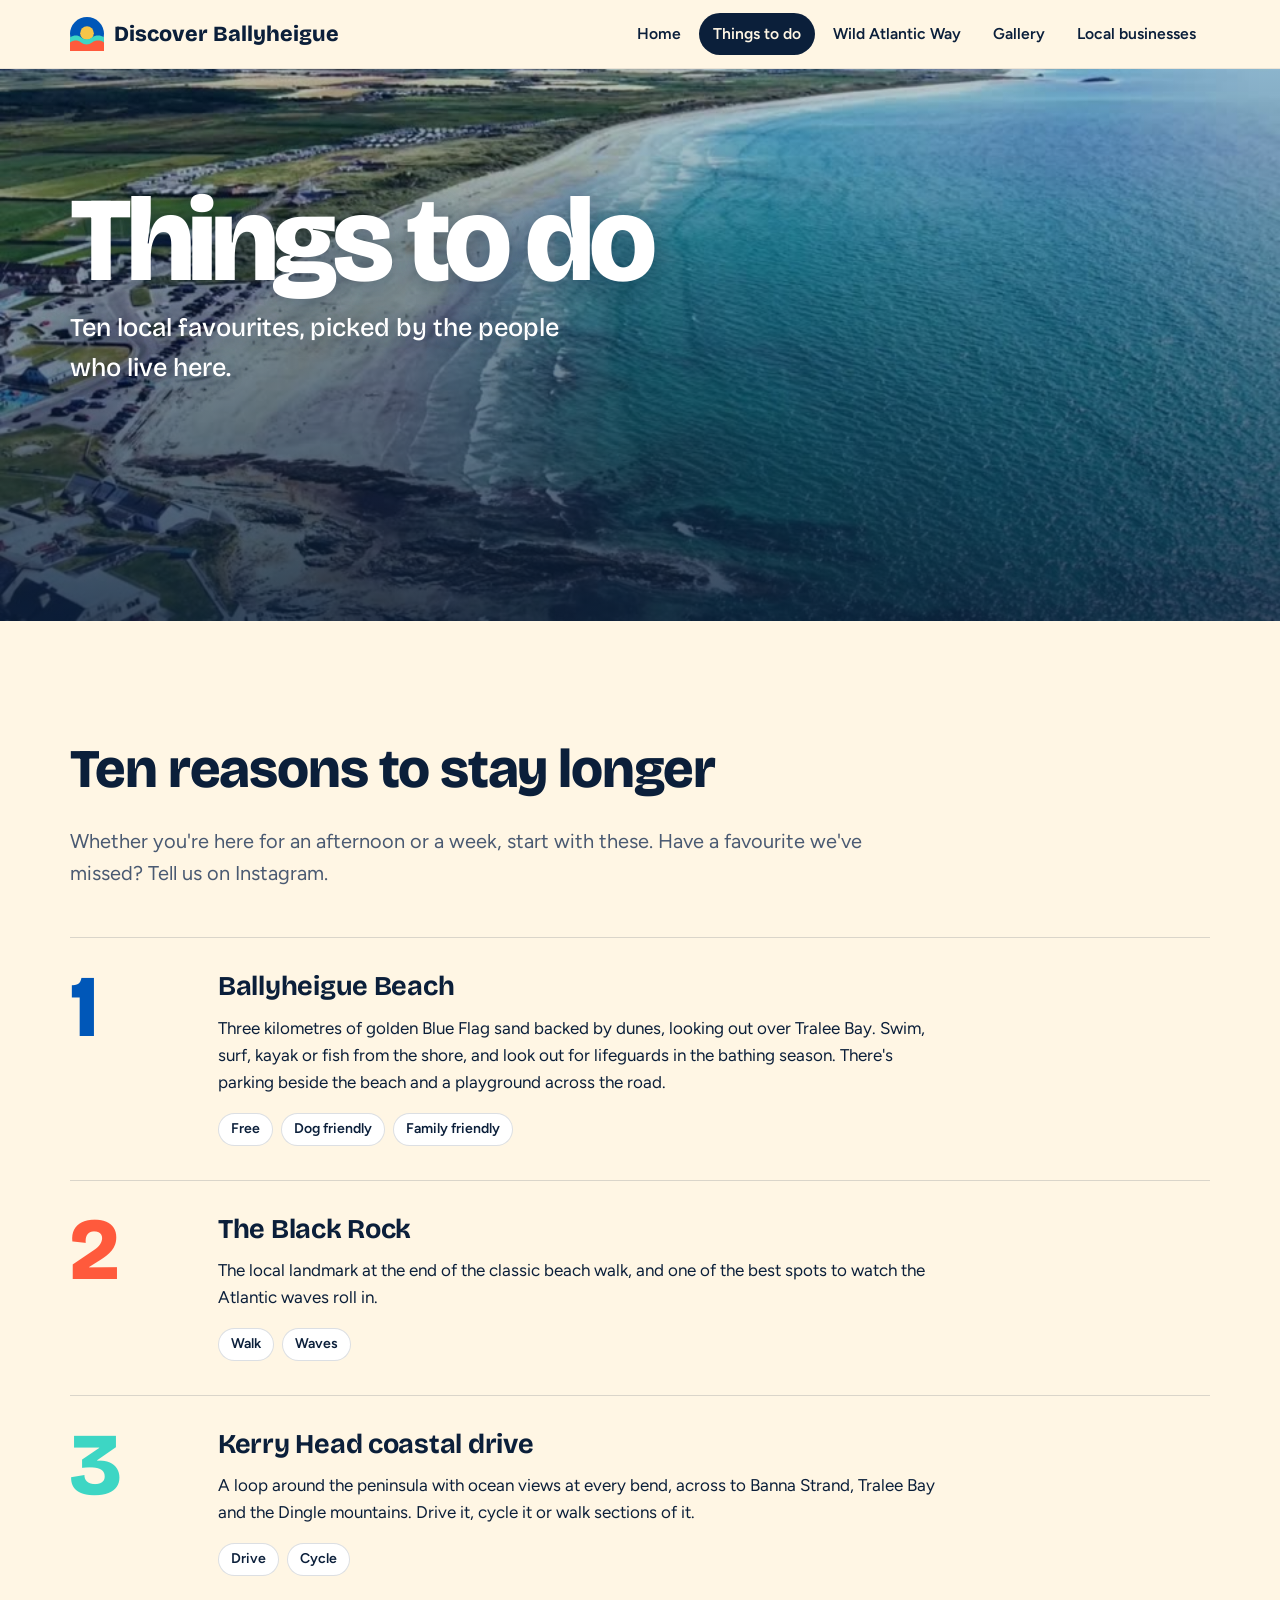
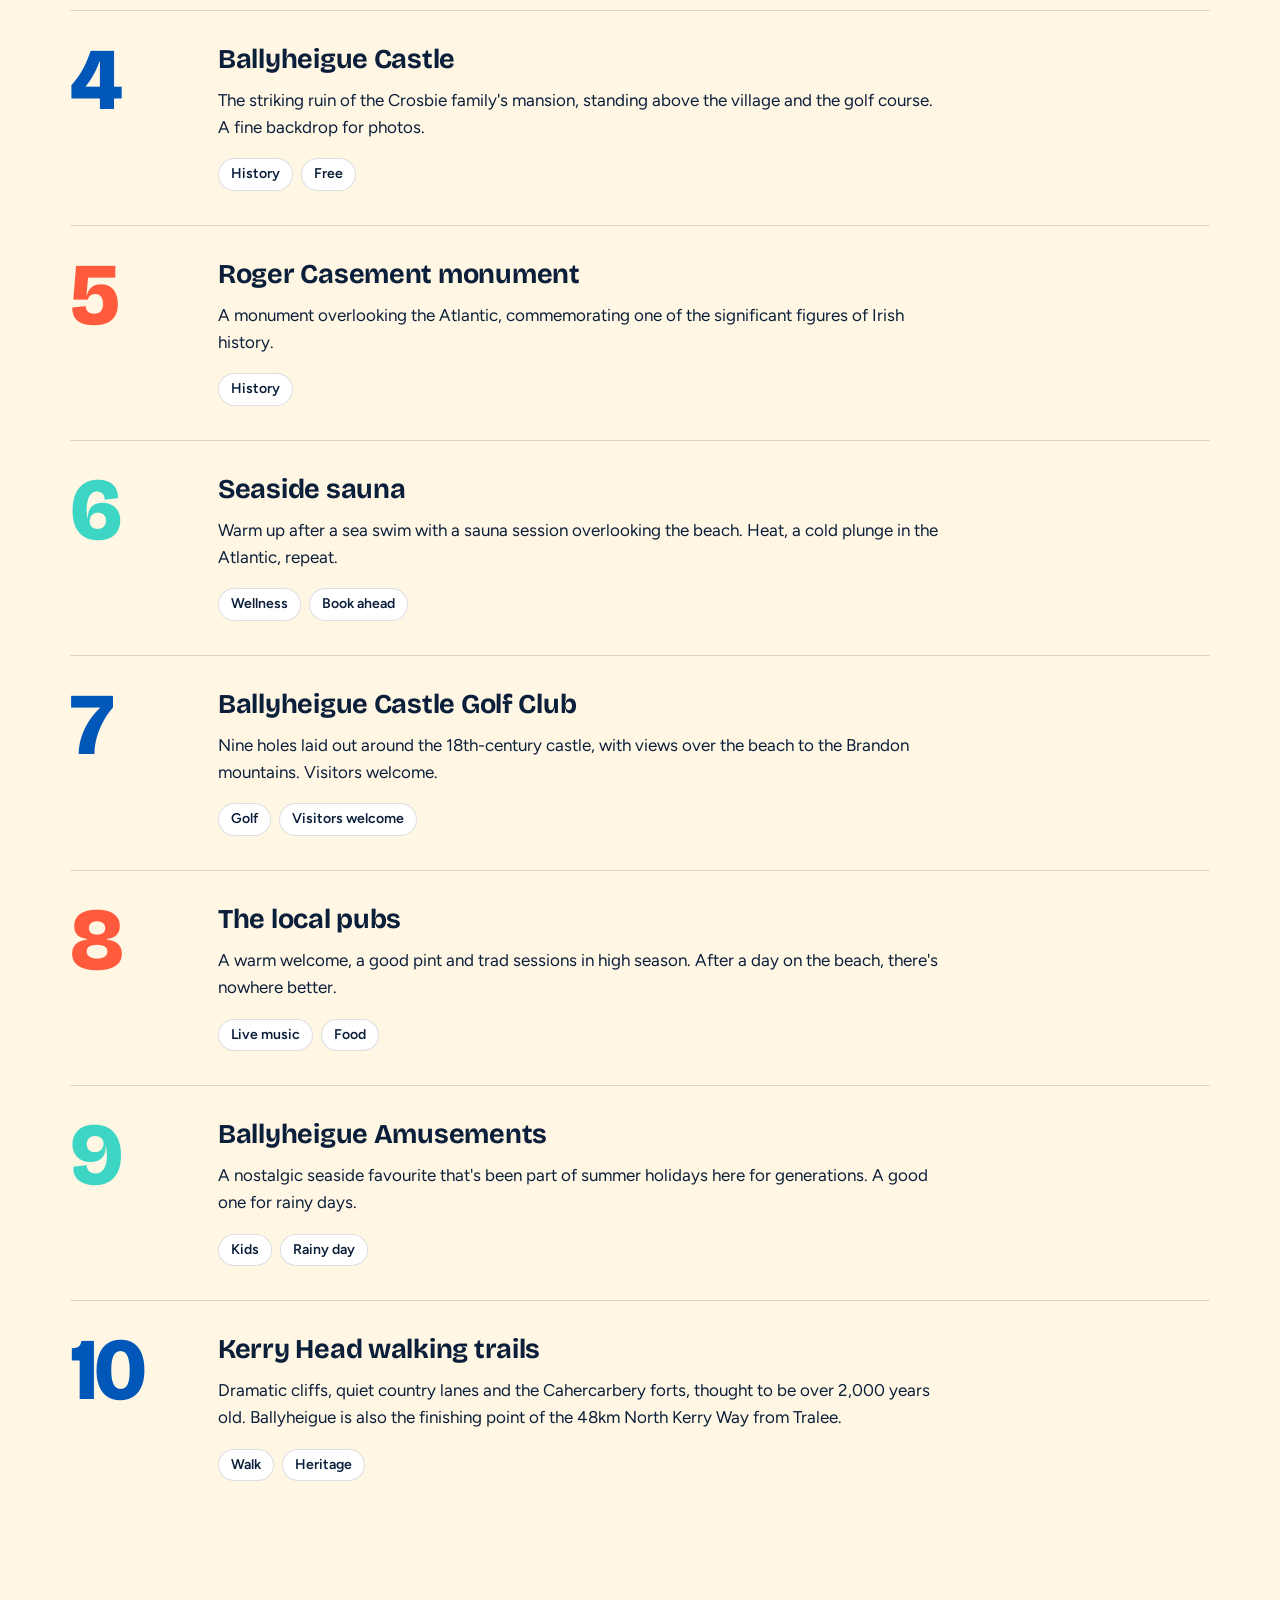
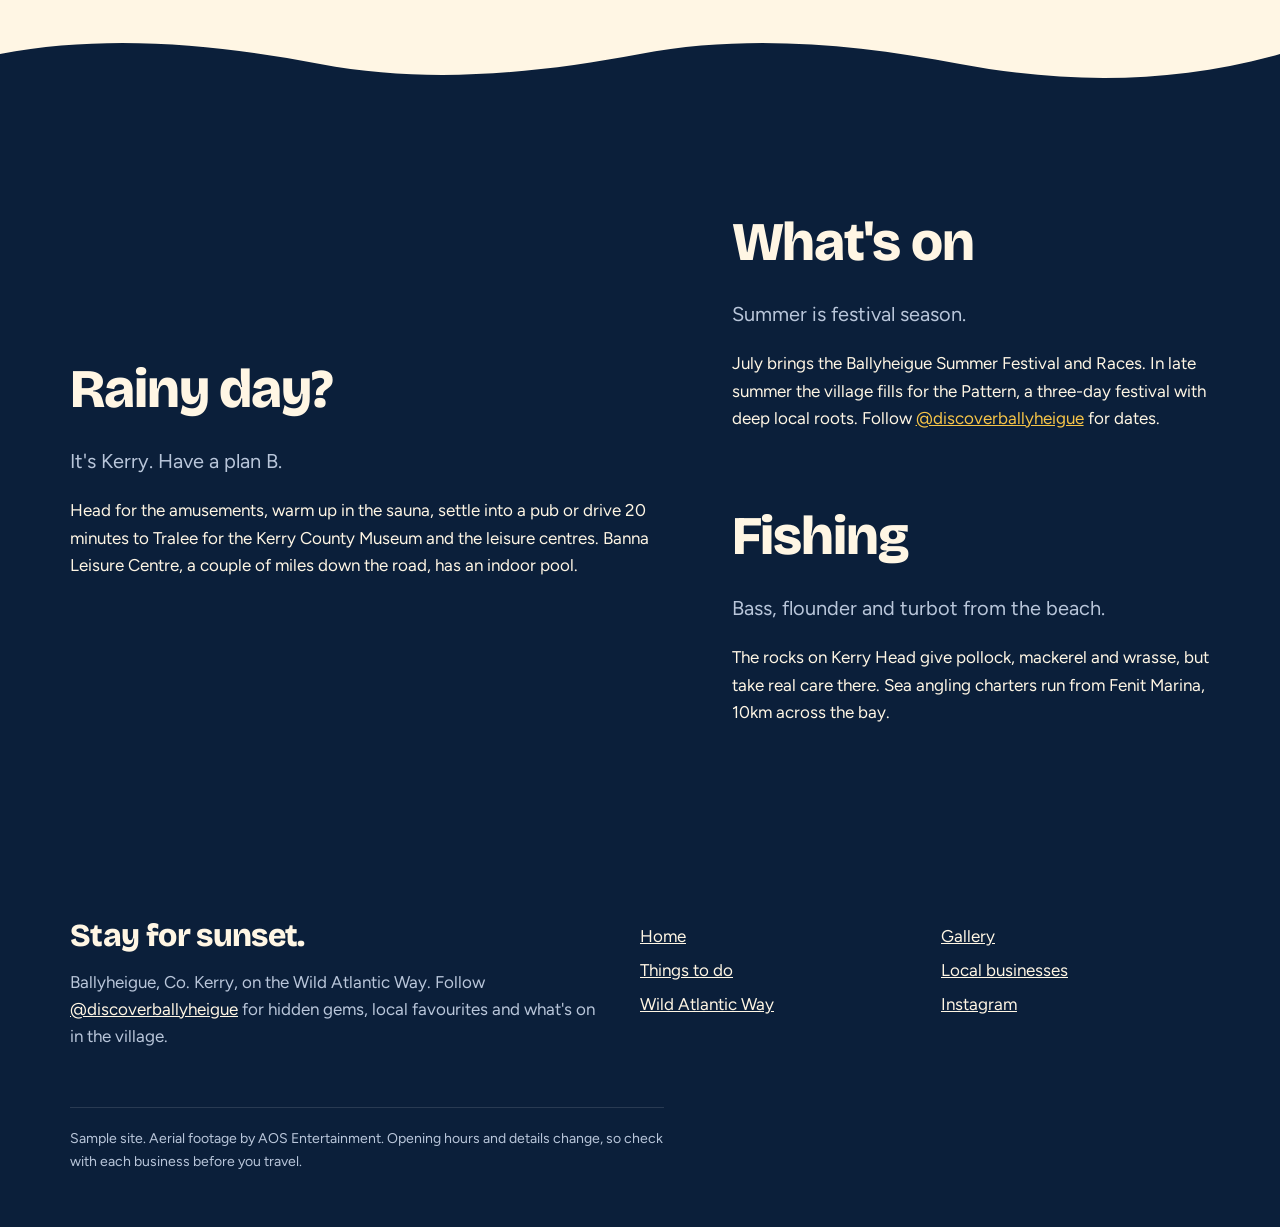
==== explore.html @ 873d2009 "Discover Ballyheigue sample tourism site Co-Authored-By: Claude Opus 5.5 <noreply@anthropic.com> Cla" ====
<!doctype html>
<html lang="en-IE">
<head>
<meta charset="utf-8">
<meta name="viewport" content="width=device-width, initial-scale=1">
<title>Things to do in Ballyheigue | Discover Ballyheigue</title>
<meta name="description" content="Ten local favourites in Ballyheigue, Co. Kerry: the Blue Flag beach, Black Rock, Kerry Head, the castle, golf, sauna, pubs and more.">
<meta property="og:title" content="Things to do in Ballyheigue | Discover Ballyheigue">
<meta property="og:description" content="Ten local favourites in Ballyheigue, Co. Kerry: the Blue Flag beach, Black Rock, Kerry Head, the castle, golf, sauna, pubs and more.">
<link rel="preconnect" href="https://fonts.googleapis.com"><link rel="preconnect" href="https://fonts.gstatic.com" crossorigin>
<link href="https://fonts.googleapis.com/css2?family=Bricolage+Grotesque:opsz,wght@12..96,500;12..96,700;12..96,800&family=Figtree:wght@400;600;700&display=swap" rel="stylesheet">
<link rel="stylesheet" href="styles.css">
<link rel="icon" href="data:image/svg+xml,<svg viewBox='0 0 40 40' aria-hidden='true'><circle cx='20' cy='20' r='20' fill='%230057B8'/><circle cx='20' cy='19' r='8' fill='%23F7C548'/><path d='M0 24c5-3 9-3 13 0s9 3 13 0 10-3 14 0v16H0z' fill='%233DD6C4'/><path d='M0 30c5-3 9-3 13 0s9 3 13 0 10-3 14 0v10H0z' fill='%23FF5A3C'/></svg>">
</head>
<body>
<header class="site-head"><div class="wrap">
<a class="brand" href="index.html"><svg viewBox="0 0 40 40" aria-hidden="true"><circle cx="20" cy="20" r="20" fill="#0057B8"/>
<circle cx="20" cy="19" r="8" fill="#F7C548"/><path d="M0 24c5-3 9-3 13 0s9 3 13 0 10-3 14 0v16H0z" fill="#3DD6C4"/>
<path d="M0 30c5-3 9-3 13 0s9 3 13 0 10-3 14 0v10H0z" fill="#FF5A3C"/></svg>Discover Ballyheigue</a>
<button class="menu-btn" aria-expanded="false" aria-controls="nav">Menu</button>
<ul class="nav" id="nav"><li><a href="index.html">Home</a></li><li><a href="explore.html" aria-current="page">Things to do</a></li><li><a href="wild-atlantic-way.html">Wild Atlantic Way</a></li><li><a href="gallery.html">Gallery</a></li><li><a href="local.html">Local businesses</a></li></ul>
</div></header>
<main><section class="hero small"><div class="hero-media"><img class="scene" src="assets/drone/04-black-rock.jpg" alt=""></div>
<div class="wrap"><h1>Things to do</h1><p class="tag">Ten local favourites, picked by the people who live here.</p></div></section><section><div class="wrap">
<h2>Ten reasons to stay longer</h2>
<p class="lede">Whether you're here for an afternoon or a week, start with these. Have a favourite we've missed? Tell us on Instagram.</p>
<ol class="gems"><li class="gem" id="beach"><div><h3>Ballyheigue Beach</h3><p>Three kilometres of golden Blue Flag sand backed by dunes, looking out over Tralee Bay. Swim, surf, kayak or fish from the shore, and look out for lifeguards in the bathing season. There's parking beside the beach and a playground across the road.</p><div class="meta"><span class=chip>Free</span><span class=chip>Dog friendly</span><span class=chip>Family friendly</span></div></div></li><li class="gem" id="black-rock"><div><h3>The Black Rock</h3><p>The local landmark at the end of the classic beach walk, and one of the best spots to watch the Atlantic waves roll in.</p><div class="meta"><span class=chip>Walk</span><span class=chip>Waves</span></div></div></li><li class="gem" id="kerry-head-drive"><div><h3>Kerry Head coastal drive</h3><p>A loop around the peninsula with ocean views at every bend, across to Banna Strand, Tralee Bay and the Dingle mountains. Drive it, cycle it or walk sections of it.</p><div class="meta"><span class=chip>Drive</span><span class=chip>Cycle</span></div></div></li><li class="gem" id="castle"><div><h3>Ballyheigue Castle</h3><p>The striking ruin of the Crosbie family's mansion, standing above the village and the golf course. A fine backdrop for photos.</p><div class="meta"><span class=chip>History</span><span class=chip>Free</span></div></div></li><li class="gem" id="casement"><div><h3>Roger Casement monument</h3><p>A monument overlooking the Atlantic, commemorating one of the significant figures of Irish history.</p><div class="meta"><span class=chip>History</span></div></div></li><li class="gem" id="sauna"><div><h3>Seaside sauna</h3><p>Warm up after a sea swim with a sauna session overlooking the beach. Heat, a cold plunge in the Atlantic, repeat.</p><div class="meta"><span class=chip>Wellness</span><span class=chip>Book ahead</span></div></div></li><li class="gem" id="golf"><div><h3>Ballyheigue Castle Golf Club</h3><p>Nine holes laid out around the 18th-century castle, with views over the beach to the Brandon mountains. Visitors welcome.</p><div class="meta"><span class=chip>Golf</span><span class=chip>Visitors welcome</span></div></div></li><li class="gem" id="pubs"><div><h3>The local pubs</h3><p>A warm welcome, a good pint and trad sessions in high season. After a day on the beach, there's nowhere better.</p><div class="meta"><span class=chip>Live music</span><span class=chip>Food</span></div></div></li><li class="gem" id="amusements"><div><h3>Ballyheigue Amusements</h3><p>A nostalgic seaside favourite that's been part of summer holidays here for generations. A good one for rainy days.</p><div class="meta"><span class=chip>Kids</span><span class=chip>Rainy day</span></div></div></li><li class="gem" id="kerry-head"><div><h3>Kerry Head walking trails</h3><p>Dramatic cliffs, quiet country lanes and the Cahercarbery forts, thought to be over 2,000 years old. Ballyheigue is also the finishing point of the 48km North Kerry Way from Tralee.</p><div class="meta"><span class=chip>Walk</span><span class=chip>Heritage</span></div></div></li></ol>
</div></section>
<svg class="wave" viewBox="0 0 1440 60" preserveAspectRatio="none" aria-hidden="true" style="background:#0B1F3A"><path d="M0 0h1440v20c-120 30-240 30-360 10S840 0 720 20 480 50 360 30 120 0 0 20z" fill="#FFF6E4"/></svg>
<section class="band-ink"><div class="wrap split">
<div><h2>Rainy day?</h2><p class="lede">It's Kerry. Have a plan B.</p>
<p>Head for the amusements, warm up in the sauna, settle into a pub or drive 20 minutes to Tralee for the Kerry County Museum and the leisure centres. Banna Leisure Centre, a couple of miles down the road, has an indoor pool.</p></div>
<div><h2>What's on</h2><p class="lede">Summer is festival season.</p>
<p>July brings the Ballyheigue Summer Festival and Races. In late summer the village fills for the Pattern, a three-day festival with deep local roots. Follow <a href="https://www.instagram.com/discoverballyheigue/" rel="noopener" style="color:var(--gold)">@discoverballyheigue</a> for dates.</p>
<h2 style="margin-top:1.4em">Fishing</h2><p class="lede">Bass, flounder and turbot from the beach.</p>
<p>The rocks on Kerry Head give pollock, mackerel and wrasse, but take real care there. Sea angling charters run from Fenit Marina, 10km across the bay.</p></div>
</div></section></main>
<footer class="site-foot"><div class="wrap">
<div class="cols">
<div><h2>Stay for sunset.</h2><p>Ballyheigue, Co. Kerry, on the Wild Atlantic Way. Follow <a href="https://www.instagram.com/discoverballyheigue/" rel="noopener">@discoverballyheigue</a> for hidden gems, local favourites and what's on in the village.</p></div>
<div><ul><li><a href="index.html">Home</a></li><li><a href="explore.html">Things to do</a></li><li><a href="wild-atlantic-way.html">Wild Atlantic Way</a></li></ul></div>
<div><ul><li><a href="gallery.html">Gallery</a></li><li><a href="local.html">Local businesses</a></li><li><a href="https://www.instagram.com/discoverballyheigue/" rel="noopener">Instagram</a></li></ul></div>
</div>
<p class="small">Sample site. Aerial footage by AOS Entertainment. Opening hours and details change, so check with each business before you travel.</p>
</div></footer>
<script>
const b=document.querySelector('.menu-btn'),n=document.getElementById('nav');
b.addEventListener('click',()=>{const o=n.classList.toggle('open');b.setAttribute('aria-expanded',o);b.textContent=o?'Close':'Menu'});
</script>
</body></html>
---- styles.css ----
/* Discover Ballyheigue — sample tourism site
   Palette: Atlantic cobalt, sea-foam, sunset coral, sand gold, sea-pink thrift, night ink */
:root{
  --ink:#0B1F3A;
  --atlantic:#0057B8;
  --foam:#3DD6C4;
  --coral:#FF5A3C;
  --gold:#F7C548;
  --thrift:#F28AB8;
  --sand:#FFF6E4;
  --paper:#FFFFFF;
  --muted:#4A5A72;
  --radius-lg:28px;
  --radius-sm:10px;
  --display:"Bricolage Grotesque",system-ui,sans-serif;
  --body:"Figtree",system-ui,sans-serif;
  --wrap:1180px;
}
*{box-sizing:border-box}
html{scroll-behavior:smooth}
@media (prefers-reduced-motion:reduce){html{scroll-behavior:auto}*{animation:none!important;transition:none!important}}
body{margin:0;font-family:var(--body);font-size:1.0625rem;line-height:1.6;color:var(--ink);background:var(--sand)}
img,video,svg{max-width:100%;display:block}
a{color:inherit}
:focus-visible{outline:3px solid var(--coral);outline-offset:3px;border-radius:4px}
.wrap{max-width:var(--wrap);margin:0 auto;padding:0 20px}
h1,h2,h3{font-family:var(--display);line-height:1.05;margin:0 0 .5em;letter-spacing:-.02em}
h2{font-size:clamp(2rem,5vw,3.4rem);font-weight:800}
h3{font-size:1.35rem;font-weight:700;letter-spacing:-.01em}
p{margin:0 0 1em;max-width:66ch}
.lede{font-size:1.25rem;color:var(--muted)}

/* Header */
.site-head{position:sticky;top:0;z-index:50;background:rgba(255,246,228,.92);backdrop-filter:blur(10px);border-bottom:1px solid rgba(11,31,58,.08)}
.site-head .wrap{display:flex;align-items:center;justify-content:space-between;gap:16px;min-height:68px}
.brand{font-family:var(--display);font-weight:800;font-size:1.35rem;text-decoration:none;display:flex;align-items:center;gap:10px}
.brand svg{width:34px;height:34px}
.nav{display:flex;gap:4px;list-style:none;margin:0;padding:0}
.nav a{display:block;padding:8px 14px;border-radius:999px;text-decoration:none;font-weight:600;font-size:.98rem}
.nav a:hover{background:rgba(0,87,184,.08)}
.nav a[aria-current="page"]{background:var(--ink);color:var(--sand)}
.menu-btn{display:none;background:var(--ink);color:var(--sand);border:0;border-radius:999px;padding:10px 16px;font:600 .95rem var(--body);cursor:pointer}
@media (max-width:860px){
  .menu-btn{display:block}
  .nav{display:none;position:absolute;top:68px;left:0;right:0;flex-direction:column;background:var(--sand);padding:12px 20px 20px;border-bottom:1px solid rgba(11,31,58,.1)}
  .nav.open{display:flex}
  .nav a{padding:12px 14px}
}

/* Hero */
.hero{position:relative;min-height:min(92vh,820px);display:flex;align-items:flex-end;overflow:hidden;color:var(--paper);background:var(--ink)}
.hero-media{position:absolute;inset:0}
.hero-media video,.hero-media .scene{position:absolute;inset:0;width:100%;height:100%;object-fit:cover}
.hero::after{content:"";position:absolute;inset:0;background:linear-gradient(180deg,rgba(11,31,58,0) 35%,rgba(11,31,58,.75) 100%);pointer-events:none}
.hero .wrap{position:relative;z-index:2;padding-bottom:9vh;width:100%}
.hero h1{font-size:clamp(3.6rem,15vw,12rem);font-weight:800;letter-spacing:-.045em;line-height:.86;margin:0}
.hero .tag{font-family:var(--display);font-size:clamp(1.15rem,2.6vw,1.6rem);font-weight:500;margin:.6em 0 1.2em;max-width:30ch}
.hero.small{min-height:52vh}
.hero.small h1{font-size:clamp(3rem,10vw,7.5rem)}

/* Sunset scene (fallback until drone footage is added) */
.scene .sky{fill:url(#skyGrad)}
.scene .sun{animation:sink 3.2s cubic-bezier(.2,.7,.2,1) both}
@keyframes sink{from{transform:translateY(-140px)}to{transform:translateY(0)}}

/* Buttons */
.btn{display:inline-flex;align-items:center;gap:10px;padding:14px 24px;border-radius:999px;font-weight:700;text-decoration:none;font-size:1rem;border:2px solid transparent}
.btn-coral{background:var(--coral);color:var(--paper)}
.btn-coral:hover{background:#e8472b}
.btn-ghost{border-color:currentColor}
.btn-row{display:flex;flex-wrap:wrap;gap:12px}

/* Sections */
section{padding:clamp(64px,10vw,120px) 0}
.band-ink{background:var(--ink);color:var(--sand)}
.band-ink .lede{color:#B9C6DA}
.band-atlantic{background:var(--atlantic);color:var(--paper)}
.band-atlantic .lede{color:#D6E6FF}
.band-paper{background:var(--paper)}
.wave{display:block;width:100%;height:60px;margin-top:-1px}

.split{display:grid;grid-template-columns:1.1fr .9fr;gap:clamp(32px,6vw,80px);align-items:center}
@media (max-width:860px){.split{grid-template-columns:1fr}}

/* Facts strip */
.facts{display:grid;grid-template-columns:repeat(3,1fr);gap:0;border-top:2px solid var(--ink);margin-top:40px}
.facts div{padding:22px 20px 0 0}
.facts strong{display:block;font-family:var(--display);font-size:clamp(2rem,4vw,3rem);line-height:1;letter-spacing:-.03em}
.facts span{color:var(--muted)}
@media (max-width:640px){.facts{grid-template-columns:1fr}}

/* Postcard tiles */
.postcards{display:grid;grid-template-columns:repeat(auto-fit,minmax(260px,1fr));gap:22px;margin-top:40px}
.postcard{border-radius:var(--radius-lg);padding:28px;min-height:250px;display:flex;flex-direction:column;justify-content:flex-end;text-decoration:none;position:relative;overflow:hidden}
.postcard h3{font-size:1.6rem}
.postcard p{margin:0}
.pc-coral{background:var(--coral);color:var(--paper)}
.pc-foam{background:var(--foam);color:var(--ink)}
.pc-gold{background:var(--gold);color:var(--ink)}
.pc-thrift{background:var(--thrift);color:var(--ink)}
.postcard .go{position:absolute;top:22px;right:22px;width:44px;height:44px;border-radius:50%;background:rgba(255,255,255,.9);color:var(--ink);display:grid;place-items:center;transition:transform .2s}
a.postcard:hover .go{transform:rotate(-45deg)}

/* Gems list (it really is a top 10) */
.gems{list-style:none;padding:0;margin:48px 0 0;counter-reset:gem}
.gem{display:grid;grid-template-columns:120px 1fr;gap:28px;padding:34px 0;border-top:1px solid rgba(11,31,58,.15);counter-increment:gem}
.gem::before{content:counter(gem);font-family:var(--display);font-weight:800;font-size:5.5rem;line-height:.8;color:var(--atlantic);letter-spacing:-.05em}
.gem:nth-child(3n+2)::before{color:var(--coral)}
.gem:nth-child(3n)::before{color:var(--foam)}
.gem h3{font-size:1.7rem}
.gem .meta{display:flex;flex-wrap:wrap;gap:8px;margin-top:6px}
.chip{display:inline-block;padding:4px 12px;border-radius:999px;background:var(--paper);border:1px solid rgba(11,31,58,.14);font-size:.88rem;font-weight:600}
@media (max-width:640px){.gem{grid-template-columns:1fr;gap:6px}.gem::before{font-size:3.6rem}}

/* Route map */
.route{background:var(--paper);border-radius:var(--radius-lg);padding:clamp(20px,4vw,40px)}
.stops{list-style:none;padding:0;margin:0;position:relative}
.stops li{position:relative;padding:0 0 30px 44px}
.stops li::before{content:"";position:absolute;left:9px;top:8px;bottom:-8px;width:3px;background:repeating-linear-gradient(var(--atlantic) 0 8px,transparent 8px 14px)}
.stops li:last-child::before{display:none}
.stops li::after{content:"";position:absolute;left:0;top:4px;width:21px;height:21px;border-radius:50%;background:var(--paper);border:4px solid var(--atlantic)}
.stops li.here::after{background:var(--coral);border-color:var(--coral);box-shadow:0 0 0 6px rgba(255,90,60,.25)}
.stops h3{margin-bottom:.2em}
.stops .dist{font-weight:700;color:var(--atlantic);font-size:.92rem}
.stops p{margin:0;color:var(--muted)}

/* Gallery */
.gallery{display:grid;grid-template-columns:repeat(12,1fr);grid-auto-rows:180px;gap:14px;margin-top:40px}
.tile{position:relative;border-radius:var(--radius-sm);overflow:hidden;background:var(--ink);grid-column:span 4;grid-row:span 2}
.tile.wide{grid-column:span 8}
.tile.tall{grid-row:span 3}
.tile video,.tile img,.tile svg{position:absolute;inset:0;width:100%;height:100%;object-fit:cover}
.tile figcaption{position:absolute;left:12px;bottom:12px;background:rgba(11,31,58,.78);color:var(--sand);padding:6px 12px;border-radius:999px;font-size:.9rem;font-weight:600}
@media (max-width:860px){.gallery{grid-template-columns:1fr 1fr;grid-auto-rows:160px}.tile,.tile.wide{grid-column:span 2}}

/* Directory */
.dir-filter{display:flex;flex-wrap:wrap;gap:10px;margin:32px 0 8px}
.dir-filter button{font:600 .98rem var(--body);padding:10px 18px;border-radius:999px;border:2px solid var(--ink);background:transparent;color:var(--ink);cursor:pointer}
.dir-filter button[aria-pressed="true"]{background:var(--ink);color:var(--sand)}
.dir-group{margin-top:48px}
.dir-group > h3{font-size:2rem;display:flex;align-items:center;gap:14px}
.dir-group > h3 .dot{width:18px;height:18px;border-radius:50%}
.listing{display:grid;grid-template-columns:1fr auto;gap:8px 24px;align-items:center;padding:22px 0;border-top:1px solid rgba(11,31,58,.14)}
.listing h4{font-family:var(--display);font-size:1.35rem;margin:0}
.listing p{margin:4px 0 0;color:var(--muted);font-size:1rem}
.listing .where{font-size:.92rem;font-weight:600;color:var(--ink)}
.listing .links{display:flex;gap:8px;flex-wrap:wrap;justify-content:flex-end}
.pill{display:inline-block;padding:9px 16px;border-radius:999px;font-weight:700;font-size:.92rem;text-decoration:none;background:var(--paper);border:2px solid var(--ink)}
.pill:hover{background:var(--ink);color:var(--sand)}
.pill.primary{background:var(--coral);border-color:var(--coral);color:var(--paper)}
@media (max-width:640px){.listing{grid-template-columns:1fr}.listing .links{justify-content:flex-start}}

/* Footer */
.site-foot{background:var(--ink);color:#B9C6DA;padding:56px 0 40px}
.site-foot .cols{display:grid;grid-template-columns:2fr 1fr 1fr;gap:32px}
.site-foot h2{color:var(--sand);font-size:2rem}
.site-foot a{color:var(--sand)}
.site-foot ul{list-style:none;padding:0;margin:0;line-height:2}
.site-foot .small{margin-top:40px;font-size:.88rem;border-top:1px solid rgba(255,255,255,.12);padding-top:20px}
@media (max-width:760px){.site-foot .cols{grid-template-columns:1fr}}
.frame{position:relative;border-radius:var(--radius-lg);overflow:hidden;aspect-ratio:4/5}
.frame .scene{position:absolute;inset:0;width:100%;height:100%}
.yt-grid{display:grid;grid-template-columns:1fr 1fr;gap:20px;margin-top:28px}
.yt{position:relative;aspect-ratio:16/9;border-radius:var(--radius-sm);overflow:hidden;background:var(--ink)}
.yt iframe{position:absolute;inset:0;width:100%;height:100%;border:0}
.tile{cursor:pointer}
@media (max-width:760px){.yt-grid{grid-template-columns:1fr}}
.hero img.scene{position:absolute;inset:0;width:100%;height:100%;object-fit:cover}
.hero.small::after{background:linear-gradient(180deg,rgba(11,31,58,.2) 0%,rgba(11,31,58,.82) 100%)}
.hero h1,.hero .tag{text-shadow:0 2px 24px rgba(11,31,58,.45)}
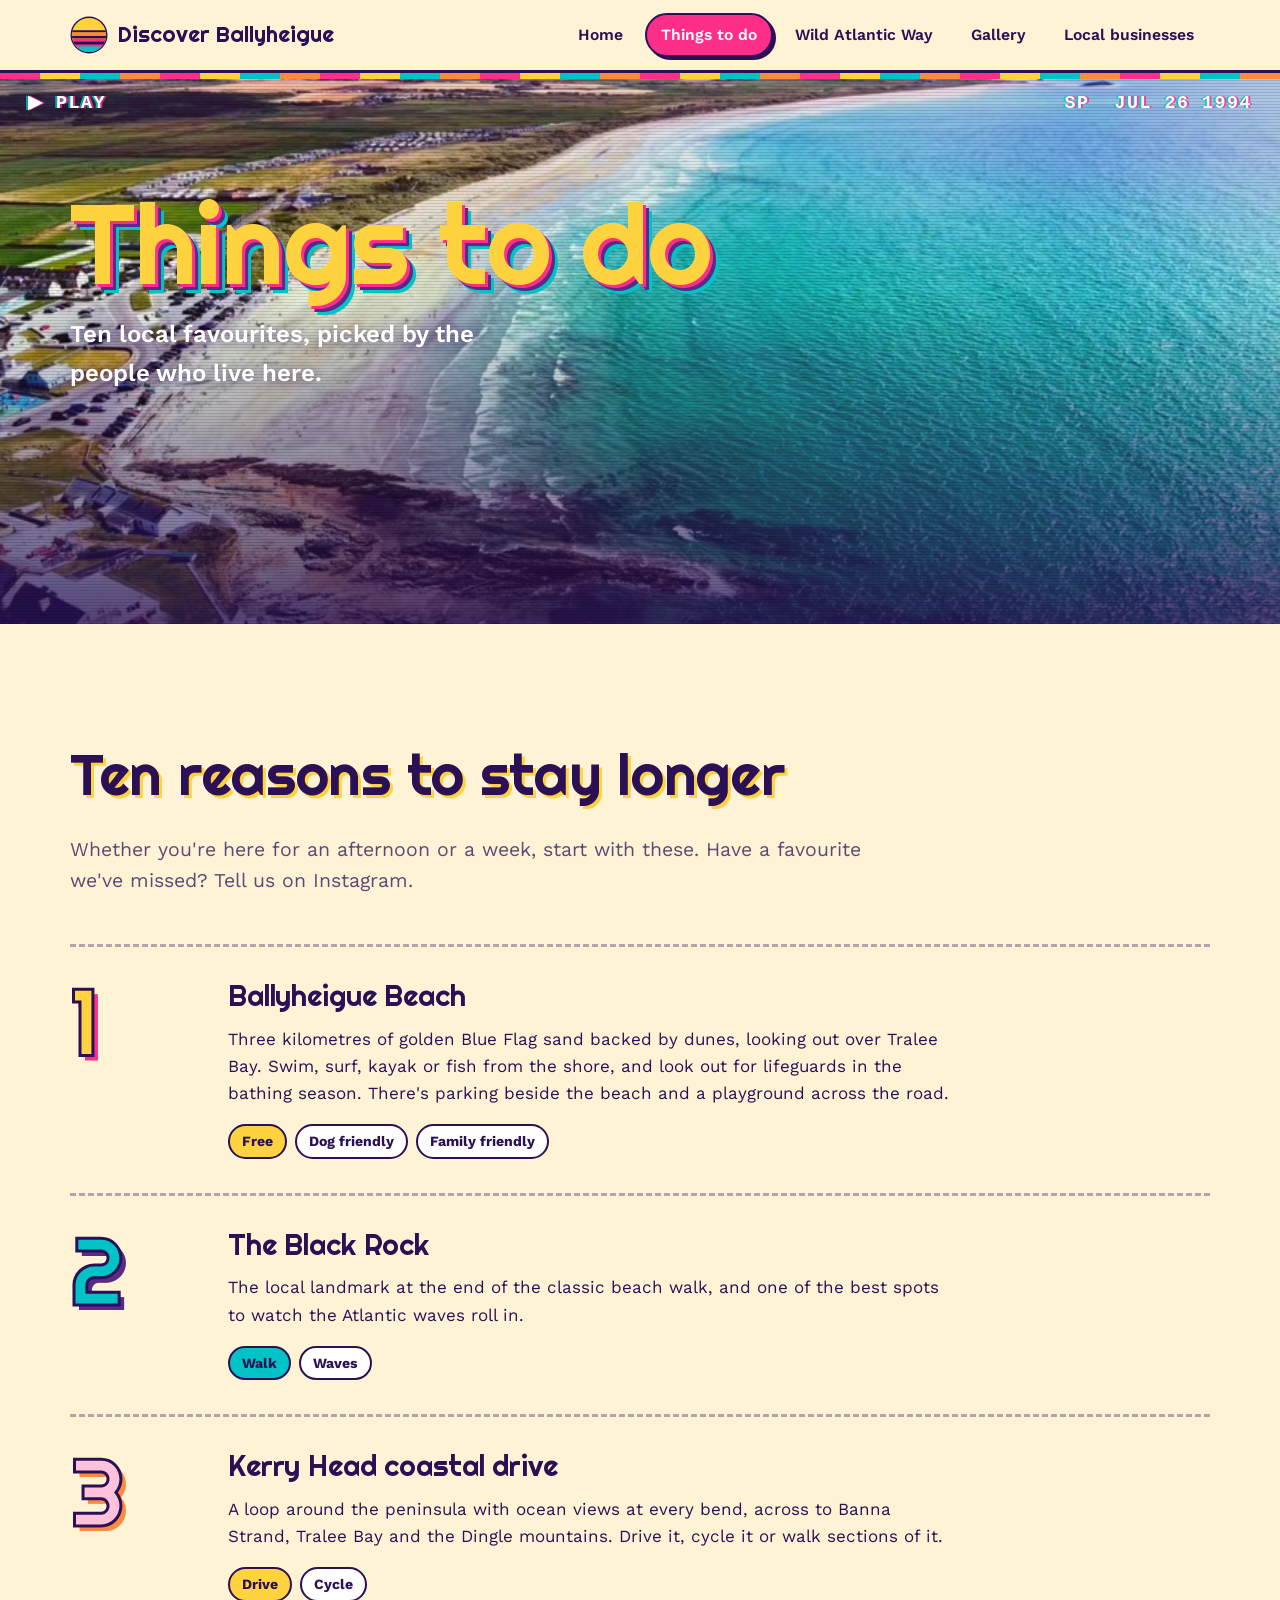
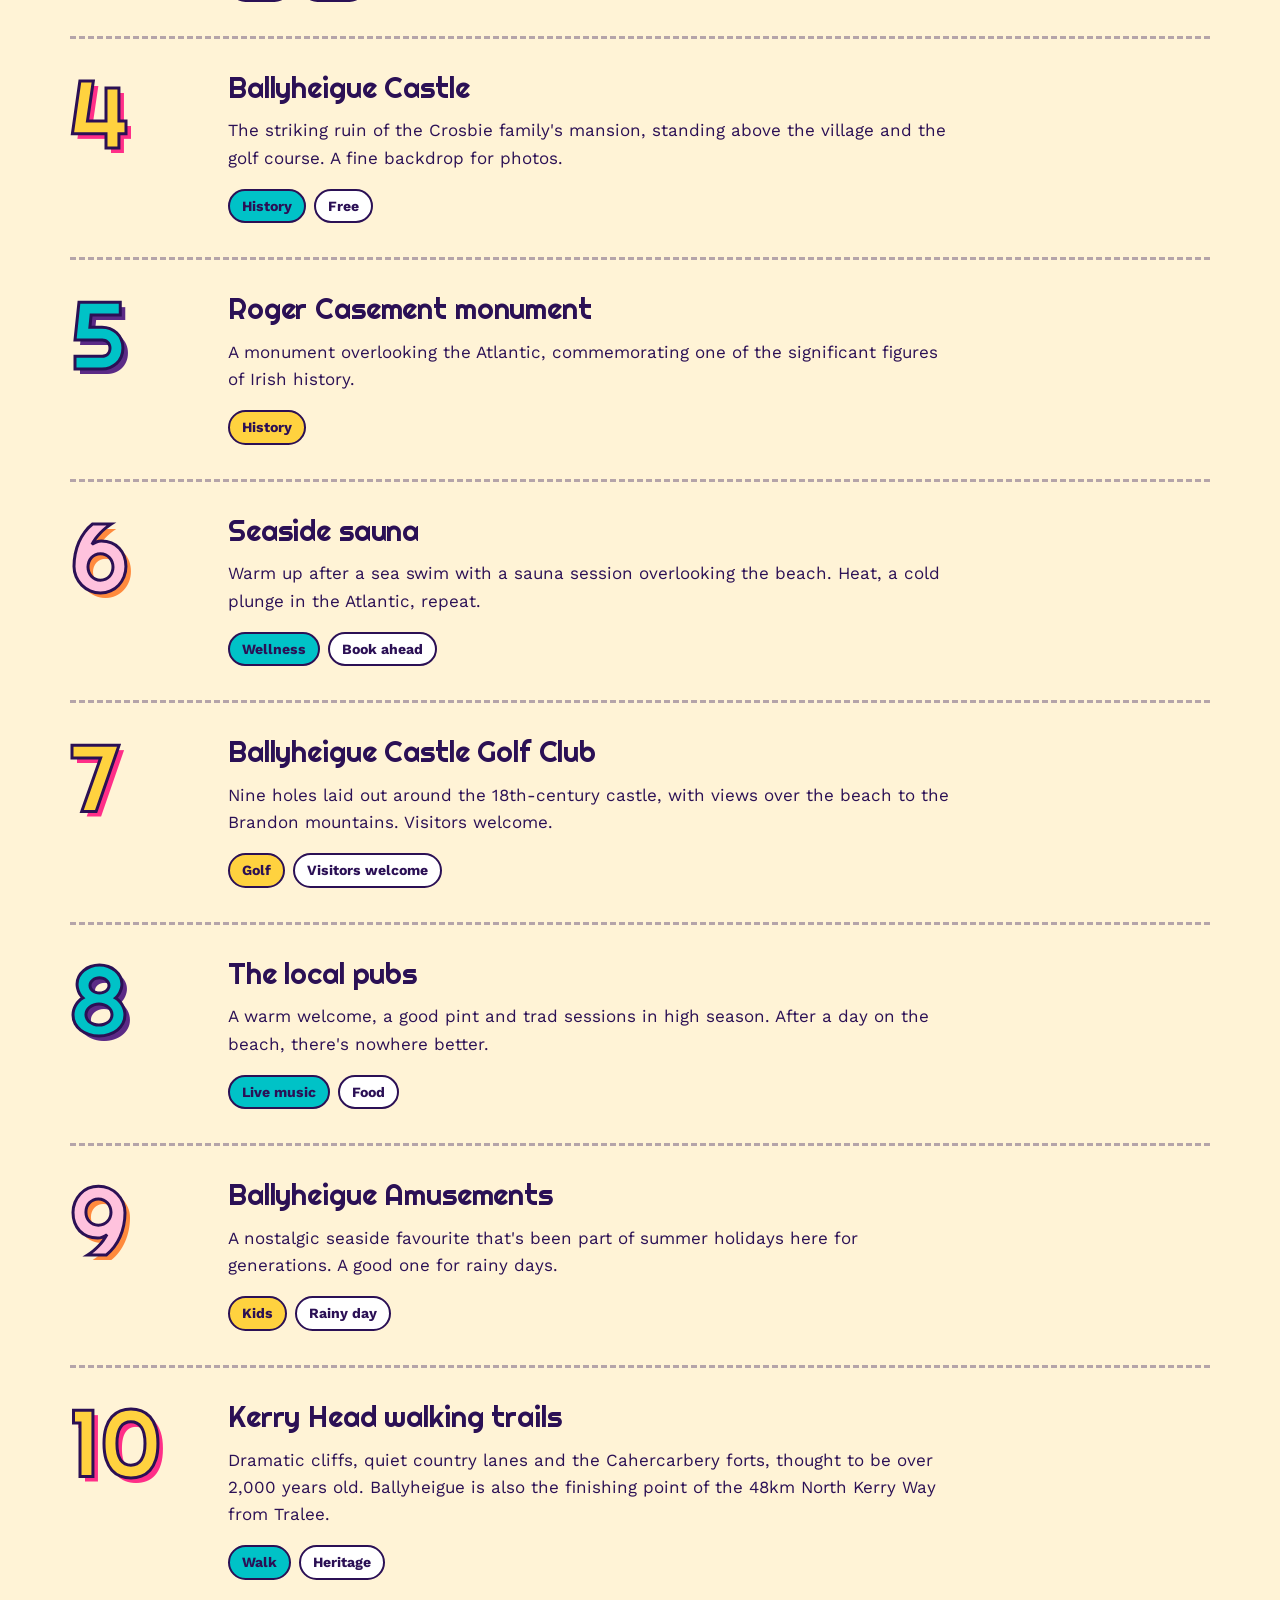
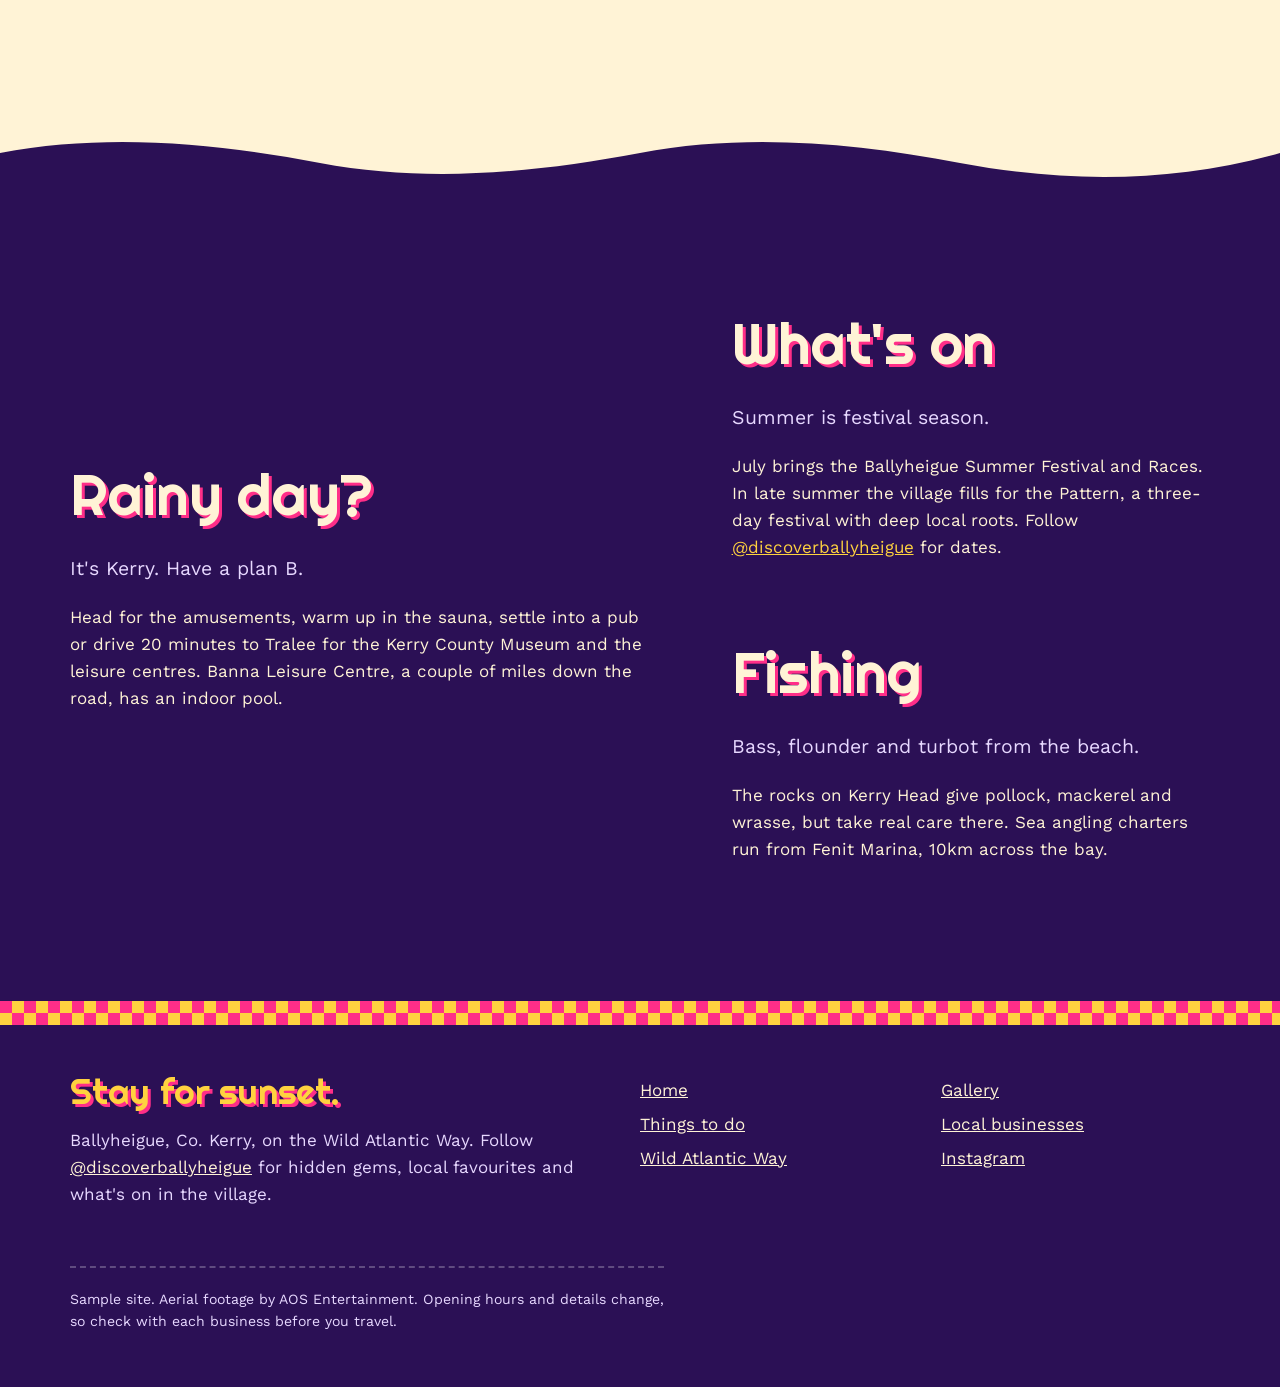
==== commit ea8031cd: "Retro 80s/90s beach redesign: striped sunset logo, 3D headlines, VHS overlay, Polaroid gallery Co-Au" ====
--- a/explore.html
+++ b/explore.html
@@ -8,25 +8,27 @@
 <meta property="og:title" content="Things to do in Ballyheigue | Discover Ballyheigue">
 <meta property="og:description" content="Ten local favourites in Ballyheigue, Co. Kerry: the Blue Flag beach, Black Rock, Kerry Head, the castle, golf, sauna, pubs and more.">
 <link rel="preconnect" href="https://fonts.googleapis.com"><link rel="preconnect" href="https://fonts.gstatic.com" crossorigin>
-<link href="https://fonts.googleapis.com/css2?family=Bricolage+Grotesque:opsz,wght@12..96,500;12..96,700;12..96,800&family=Figtree:wght@400;600;700&display=swap" rel="stylesheet">
+<link href="https://fonts.googleapis.com/css2?family=Righteous&family=Work+Sans:wght@400;500;600;700&family=Permanent+Marker&display=swap" rel="stylesheet">
 <link rel="stylesheet" href="styles.css">
-<link rel="icon" href="data:image/svg+xml,<svg viewBox='0 0 40 40' aria-hidden='true'><circle cx='20' cy='20' r='20' fill='%230057B8'/><circle cx='20' cy='19' r='8' fill='%23F7C548'/><path d='M0 24c5-3 9-3 13 0s9 3 13 0 10-3 14 0v16H0z' fill='%233DD6C4'/><path d='M0 30c5-3 9-3 13 0s9 3 13 0 10-3 14 0v10H0z' fill='%23FF5A3C'/></svg>">
+<link rel="icon" href="data:image/svg+xml,<svg viewBox='0 0 40 40' aria-hidden='true'><defs><clipPath id='lc'><circle cx='20' cy='20' r='18'/></clipPath></defs><circle cx='20' cy='20' r='19.5' fill='%232B1055'/><g clip-path='url(%23lc)'><rect width='40' height='40' fill='%23FFD23F'/><rect y='17' width='40' height='23' fill='%23FF8A3D'/><rect y='24' width='40' height='16' fill='%23FF2E88'/><rect y='15' width='40' height='2' fill='%232B1055'/><rect y='21' width='40' height='2.5' fill='%232B1055'/><rect y='27' width='40' height='3' fill='%232B1055'/><rect y='32' width='40' height='8' fill='%2300C2C7'/></g></svg>">
 </head>
 <body>
 <header class="site-head"><div class="wrap">
-<a class="brand" href="index.html"><svg viewBox="0 0 40 40" aria-hidden="true"><circle cx="20" cy="20" r="20" fill="#0057B8"/>
-<circle cx="20" cy="19" r="8" fill="#F7C548"/><path d="M0 24c5-3 9-3 13 0s9 3 13 0 10-3 14 0v16H0z" fill="#3DD6C4"/>
-<path d="M0 30c5-3 9-3 13 0s9 3 13 0 10-3 14 0v10H0z" fill="#FF5A3C"/></svg>Discover Ballyheigue</a>
+<a class="brand" href="index.html"><svg viewBox="0 0 40 40" aria-hidden="true"><defs><clipPath id="lc"><circle cx="20" cy="20" r="18"/></clipPath></defs>
+<circle cx="20" cy="20" r="19.5" fill="#2B1055"/><g clip-path="url(#lc)"><rect width="40" height="40" fill="#FFD23F"/><rect y="17" width="40" height="23" fill="#FF8A3D"/><rect y="24" width="40" height="16" fill="#FF2E88"/>
+<rect y="15" width="40" height="2" fill="#2B1055"/><rect y="21" width="40" height="2.5" fill="#2B1055"/><rect y="27" width="40" height="3" fill="#2B1055"/><rect y="32" width="40" height="8" fill="#00C2C7"/></g></svg>Discover Ballyheigue</a>
 <button class="menu-btn" aria-expanded="false" aria-controls="nav">Menu</button>
 <ul class="nav" id="nav"><li><a href="index.html">Home</a></li><li><a href="explore.html" aria-current="page">Things to do</a></li><li><a href="wild-atlantic-way.html">Wild Atlantic Way</a></li><li><a href="gallery.html">Gallery</a></li><li><a href="local.html">Local businesses</a></li></ul>
 </div></header>
 <main><section class="hero small"><div class="hero-media"><img class="scene" src="assets/drone/04-black-rock.jpg" alt=""></div>
-<div class="wrap"><h1>Things to do</h1><p class="tag">Ten local favourites, picked by the people who live here.</p></div></section><section><div class="wrap">
+<div class="vhs" aria-hidden="true"><span class="rec">&#9654; PLAY</span><span class="stamp">SP&nbsp;&nbsp;JUL 26 1994</span></div>
+<div class="wrap"><h1 class="retro" data-text="Things to do">Things to do</h1><p class="tag">Ten local favourites, picked by the people who live here.</p></div>
+</section><section><div class="wrap">
 <h2>Ten reasons to stay longer</h2>
 <p class="lede">Whether you're here for an afternoon or a week, start with these. Have a favourite we've missed? Tell us on Instagram.</p>
 <ol class="gems"><li class="gem" id="beach"><div><h3>Ballyheigue Beach</h3><p>Three kilometres of golden Blue Flag sand backed by dunes, looking out over Tralee Bay. Swim, surf, kayak or fish from the shore, and look out for lifeguards in the bathing season. There's parking beside the beach and a playground across the road.</p><div class="meta"><span class=chip>Free</span><span class=chip>Dog friendly</span><span class=chip>Family friendly</span></div></div></li><li class="gem" id="black-rock"><div><h3>The Black Rock</h3><p>The local landmark at the end of the classic beach walk, and one of the best spots to watch the Atlantic waves roll in.</p><div class="meta"><span class=chip>Walk</span><span class=chip>Waves</span></div></div></li><li class="gem" id="kerry-head-drive"><div><h3>Kerry Head coastal drive</h3><p>A loop around the peninsula with ocean views at every bend, across to Banna Strand, Tralee Bay and the Dingle mountains. Drive it, cycle it or walk sections of it.</p><div class="meta"><span class=chip>Drive</span><span class=chip>Cycle</span></div></div></li><li class="gem" id="castle"><div><h3>Ballyheigue Castle</h3><p>The striking ruin of the Crosbie family's mansion, standing above the village and the golf course. A fine backdrop for photos.</p><div class="meta"><span class=chip>History</span><span class=chip>Free</span></div></div></li><li class="gem" id="casement"><div><h3>Roger Casement monument</h3><p>A monument overlooking the Atlantic, commemorating one of the significant figures of Irish history.</p><div class="meta"><span class=chip>History</span></div></div></li><li class="gem" id="sauna"><div><h3>Seaside sauna</h3><p>Warm up after a sea swim with a sauna session overlooking the beach. Heat, a cold plunge in the Atlantic, repeat.</p><div class="meta"><span class=chip>Wellness</span><span class=chip>Book ahead</span></div></div></li><li class="gem" id="golf"><div><h3>Ballyheigue Castle Golf Club</h3><p>Nine holes laid out around the 18th-century castle, with views over the beach to the Brandon mountains. Visitors welcome.</p><div class="meta"><span class=chip>Golf</span><span class=chip>Visitors welcome</span></div></div></li><li class="gem" id="pubs"><div><h3>The local pubs</h3><p>A warm welcome, a good pint and trad sessions in high season. After a day on the beach, there's nowhere better.</p><div class="meta"><span class=chip>Live music</span><span class=chip>Food</span></div></div></li><li class="gem" id="amusements"><div><h3>Ballyheigue Amusements</h3><p>A nostalgic seaside favourite that's been part of summer holidays here for generations. A good one for rainy days.</p><div class="meta"><span class=chip>Kids</span><span class=chip>Rainy day</span></div></div></li><li class="gem" id="kerry-head"><div><h3>Kerry Head walking trails</h3><p>Dramatic cliffs, quiet country lanes and the Cahercarbery forts, thought to be over 2,000 years old. Ballyheigue is also the finishing point of the 48km North Kerry Way from Tralee.</p><div class="meta"><span class=chip>Walk</span><span class=chip>Heritage</span></div></div></li></ol>
 </div></section>
-<svg class="wave" viewBox="0 0 1440 60" preserveAspectRatio="none" aria-hidden="true" style="background:#0B1F3A"><path d="M0 0h1440v20c-120 30-240 30-360 10S840 0 720 20 480 50 360 30 120 0 0 20z" fill="#FFF6E4"/></svg>
+<svg class="wave" viewBox="0 0 1440 60" preserveAspectRatio="none" aria-hidden="true" style="background:#2B1055"><path d="M0 0h1440v20c-120 30-240 30-360 10S840 0 720 20 480 50 360 30 120 0 0 20z" fill="#FFF3D6"/></svg>
 <section class="band-ink"><div class="wrap split">
 <div><h2>Rainy day?</h2><p class="lede">It's Kerry. Have a plan B.</p>
 <p>Head for the amusements, warm up in the sauna, settle into a pub or drive 20 minutes to Tralee for the Kerry County Museum and the leisure centres. Banna Leisure Centre, a couple of miles down the road, has an indoor pool.</p></div>
--- a/styles.css
+++ b/styles.css
@@ -1,20 +1,25 @@
-/* Discover Ballyheigue — sample tourism site
-   Palette: Atlantic cobalt, sea-foam, sunset coral, sand gold, sea-pink thrift, night ink */
+/* Discover Ballyheigue — retro edition
+   90s Irish seaside postcard meets surf-shop sticker.
+   Grape ink, magenta, electric teal, sunshine, tangerine, cream. */
 :root{
-  --ink:#0B1F3A;
-  --atlantic:#0057B8;
-  --foam:#3DD6C4;
-  --coral:#FF5A3C;
-  --gold:#F7C548;
-  --thrift:#F28AB8;
-  --sand:#FFF6E4;
+  --ink:#2B1055;
+  --atlantic:#5B2A86;   /* purple band */
+  --foam:#00C2C7;       /* electric teal */
+  --coral:#FF2E88;      /* hot magenta */
+  --gold:#FFD23F;       /* sunshine */
+  --thrift:#FF8A3D;     /* tangerine */
+  --sand:#FFF3D6;
   --paper:#FFFFFF;
-  --muted:#4A5A72;
-  --radius-lg:28px;
-  --radius-sm:10px;
-  --display:"Bricolage Grotesque",system-ui,sans-serif;
-  --body:"Figtree",system-ui,sans-serif;
+  --muted:#5A4A78;
+  --radius-lg:22px;
+  --radius-sm:6px;
+  --line:3px solid var(--ink);
+  --pop:6px 6px 0 var(--ink);
+  --display:"Righteous",system-ui,sans-serif;
+  --body:"Work Sans",system-ui,sans-serif;
+  --marker:"Permanent Marker","Comic Sans MS",cursive;
   --wrap:1180px;
+  --stripes:linear-gradient(180deg,var(--gold) 0 20%,var(--thrift) 20% 40%,var(--coral) 40% 60%,var(--atlantic) 60% 80%,var(--foam) 80%);
 }
 *{box-sizing:border-box}
 html{scroll-behavior:smooth}
@@ -22,27 +27,30 @@
 body{margin:0;font-family:var(--body);font-size:1.0625rem;line-height:1.6;color:var(--ink);background:var(--sand)}
 img,video,svg{max-width:100%;display:block}
 a{color:inherit}
-:focus-visible{outline:3px solid var(--coral);outline-offset:3px;border-radius:4px}
+:focus-visible{outline:3px dashed var(--coral);outline-offset:4px;border-radius:4px}
 .wrap{max-width:var(--wrap);margin:0 auto;padding:0 20px}
-h1,h2,h3{font-family:var(--display);line-height:1.05;margin:0 0 .5em;letter-spacing:-.02em}
-h2{font-size:clamp(2rem,5vw,3.4rem);font-weight:800}
-h3{font-size:1.35rem;font-weight:700;letter-spacing:-.01em}
+h1,h2,h3,h4{font-family:var(--display);font-weight:400;line-height:1.05;margin:0 0 .5em;letter-spacing:-.005em}
+h2{font-size:clamp(2.1rem,5.2vw,3.6rem)}
+h3{font-size:1.4rem}
 p{margin:0 0 1em;max-width:66ch}
-.lede{font-size:1.25rem;color:var(--muted)}
-
-/* Header */
-.site-head{position:sticky;top:0;z-index:50;background:rgba(255,246,228,.92);backdrop-filter:blur(10px);border-bottom:1px solid rgba(11,31,58,.08)}
-.site-head .wrap{display:flex;align-items:center;justify-content:space-between;gap:16px;min-height:68px}
-.brand{font-family:var(--display);font-weight:800;font-size:1.35rem;text-decoration:none;display:flex;align-items:center;gap:10px}
-.brand svg{width:34px;height:34px}
-.nav{display:flex;gap:4px;list-style:none;margin:0;padding:0}
-.nav a{display:block;padding:8px 14px;border-radius:999px;text-decoration:none;font-weight:600;font-size:.98rem}
-.nav a:hover{background:rgba(0,87,184,.08)}
-.nav a[aria-current="page"]{background:var(--ink);color:var(--sand)}
-.menu-btn{display:none;background:var(--ink);color:var(--sand);border:0;border-radius:999px;padding:10px 16px;font:600 .95rem var(--body);cursor:pointer}
+.lede{font-size:1.22rem;color:var(--muted)}
+section > .wrap > h2,.split h2{text-shadow:3px 3px 0 var(--gold)}
+.band-ink h2,.band-atlantic h2{text-shadow:3px 3px 0 var(--coral)}
+
+/* Header: chunky beach-shop sign */
+.site-head{position:sticky;top:0;z-index:50;background:var(--sand);border-bottom:var(--line)}
+.site-head::after{content:"";position:absolute;left:0;right:0;bottom:-9px;height:6px;background:repeating-linear-gradient(90deg,var(--coral) 0 40px,var(--gold) 40px 80px,var(--foam) 80px 120px,var(--thrift) 120px 160px)}
+.site-head .wrap{display:flex;align-items:center;justify-content:space-between;gap:16px;min-height:70px}
+.brand{font-family:var(--display);font-size:1.4rem;text-decoration:none;display:flex;align-items:center;gap:10px}
+.brand svg{width:38px;height:38px}
+.nav{display:flex;gap:6px;list-style:none;margin:0;padding:0}
+.nav a{display:block;padding:7px 14px;border-radius:999px;text-decoration:none;font-weight:600;font-size:.98rem;border:2px solid transparent}
+.nav a:hover{border-color:var(--ink)}
+.nav a[aria-current="page"]{background:var(--coral);color:var(--paper);border-color:var(--ink);box-shadow:3px 3px 0 var(--ink)}
+.menu-btn{display:none;background:var(--gold);color:var(--ink);border:var(--line);border-radius:999px;padding:8px 16px;font:700 .95rem var(--body);cursor:pointer;box-shadow:3px 3px 0 var(--ink)}
 @media (max-width:860px){
   .menu-btn{display:block}
-  .nav{display:none;position:absolute;top:68px;left:0;right:0;flex-direction:column;background:var(--sand);padding:12px 20px 20px;border-bottom:1px solid rgba(11,31,58,.1)}
+  .nav{display:none;position:absolute;top:73px;left:0;right:0;flex-direction:column;background:var(--sand);padding:16px 20px 22px;border-bottom:var(--line)}
   .nav.open{display:flex}
   .nav a{padding:12px 14px}
 }
@@ -50,121 +58,152 @@
 /* Hero */
 .hero{position:relative;min-height:min(92vh,820px);display:flex;align-items:flex-end;overflow:hidden;color:var(--paper);background:var(--ink)}
 .hero-media{position:absolute;inset:0}
-.hero-media video,.hero-media .scene{position:absolute;inset:0;width:100%;height:100%;object-fit:cover}
-.hero::after{content:"";position:absolute;inset:0;background:linear-gradient(180deg,rgba(11,31,58,0) 35%,rgba(11,31,58,.75) 100%);pointer-events:none}
-.hero .wrap{position:relative;z-index:2;padding-bottom:9vh;width:100%}
-.hero h1{font-size:clamp(3.6rem,15vw,12rem);font-weight:800;letter-spacing:-.045em;line-height:.86;margin:0}
-.hero .tag{font-family:var(--display);font-size:clamp(1.15rem,2.6vw,1.6rem);font-weight:500;margin:.6em 0 1.2em;max-width:30ch}
-.hero.small{min-height:52vh}
-.hero.small h1{font-size:clamp(3rem,10vw,7.5rem)}
-
-/* Sunset scene (fallback until drone footage is added) */
-.scene .sky{fill:url(#skyGrad)}
-.scene .sun{animation:sink 3.2s cubic-bezier(.2,.7,.2,1) both}
-@keyframes sink{from{transform:translateY(-140px)}to{transform:translateY(0)}}
-
-/* Buttons */
-.btn{display:inline-flex;align-items:center;gap:10px;padding:14px 24px;border-radius:999px;font-weight:700;text-decoration:none;font-size:1rem;border:2px solid transparent}
+.hero-media video,.hero-media .scene,.hero img.scene{position:absolute;inset:0;width:100%;height:100%;object-fit:cover}
+.hero-media video,.hero img.scene{filter:saturate(1.35) contrast(1.05) hue-rotate(-6deg)}
+/* sunset-coloured wash + scanlines for the camcorder feel */
+.hero::before{content:"";position:absolute;inset:0;z-index:1;pointer-events:none;
+  background:repeating-linear-gradient(0deg,rgba(0,0,0,.12) 0 1px,transparent 1px 3px),
+             linear-gradient(180deg,rgba(255,46,136,.18),rgba(255,138,61,.08) 40%,rgba(43,16,85,.78) 100%)}
+.hero::after{content:none}
+.hero .wrap{position:relative;z-index:3;padding-bottom:9vh;width:100%}
+.hero h1.retro{font-size:clamp(3.4rem,14vw,11.5rem);line-height:.9;margin:0;color:var(--gold);letter-spacing:-.01em;
+  text-shadow:4px 4px 0 var(--coral),8px 8px 0 var(--atlantic),12px 12px 0 var(--foam),16px 16px 22px rgba(0,0,0,.35)}
+.hero .tag{font-size:clamp(1.15rem,2.5vw,1.5rem);font-weight:600;margin:.9em 0 1.3em;max-width:32ch;text-shadow:0 2px 12px rgba(43,16,85,.6)}
+.hero.small{min-height:54vh}
+.hero.small h1.retro{font-size:clamp(2.8rem,9vw,7rem);text-shadow:3px 3px 0 var(--coral),6px 6px 0 var(--atlantic),9px 9px 0 var(--foam)}
+.vhs{position:absolute;z-index:2;top:22px;left:0;right:0;display:flex;justify-content:space-between;padding:0 28px;font:700 clamp(.85rem,1.6vw,1.15rem)/1 "Courier New",monospace;color:#fff;text-shadow:2px 0 0 rgba(255,46,136,.8),-2px 0 0 rgba(0,194,199,.8);letter-spacing:.08em}
+.vhs .rec{animation:blink 1.2s steps(2) infinite}
+@keyframes blink{50%{opacity:0}}
+.sticker{position:absolute;z-index:3;right:clamp(16px,6vw,90px);top:clamp(70px,14vh,140px);width:clamp(130px,16vw,190px);aspect-ratio:1;border-radius:50%;background:var(--gold);color:var(--ink);border:var(--line);box-shadow:var(--pop);display:grid;place-content:center;text-align:center;transform:rotate(12deg)}
+.sticker span{font:600 .95rem var(--body)}
+.sticker strong{font:400 clamp(1.6rem,3vw,2.3rem)/1 var(--marker);color:var(--coral)}
+@media (max-width:640px){.sticker{display:none}.vhs{padding:0 16px}}
+
+/* Buttons: chunky with a hard shadow you can press */
+.btn{display:inline-flex;align-items:center;gap:10px;padding:13px 24px;border-radius:999px;font-weight:700;text-decoration:none;font-size:1.02rem;border:var(--line);box-shadow:4px 4px 0 var(--ink);transition:transform .08s,box-shadow .08s}
+.btn:active{transform:translate(4px,4px);box-shadow:0 0 0 var(--ink)}
 .btn-coral{background:var(--coral);color:var(--paper)}
-.btn-coral:hover{background:#e8472b}
-.btn-ghost{border-color:currentColor}
-.btn-row{display:flex;flex-wrap:wrap;gap:12px}
+.btn-coral:hover{background:#ff4d9a}
+.btn-ghost{background:var(--paper);color:var(--ink)}
+.btn-row{display:flex;flex-wrap:wrap;gap:14px}
 
 /* Sections */
 section{padding:clamp(64px,10vw,120px) 0}
 .band-ink{background:var(--ink);color:var(--sand)}
-.band-ink .lede{color:#B9C6DA}
-.band-atlantic{background:var(--atlantic);color:var(--paper)}
-.band-atlantic .lede{color:#D6E6FF}
+.band-ink .lede{color:#E7D8FF}
+.band-ink a{color:var(--gold)}
+/* Memphis confetti on the purple band */
+.band-atlantic{color:var(--paper);background-color:var(--atlantic);
+  background-image:
+    url("data:image/svg+xml,%3Csvg xmlns='http://www.w3.org/2000/svg' width='220' height='220'%3E%3Cpath d='M20 40 q15 -20 30 0 t30 0' fill='none' stroke='%23FFD23F' stroke-width='5' stroke-linecap='round'/%3E%3Ccircle cx='170' cy='50' r='9' fill='none' stroke='%2300C2C7' stroke-width='4'/%3E%3Cpath d='M120 160 l14 -24 l14 24z' fill='%23FF2E88'/%3E%3Cpath d='M30 170 h30' stroke='%23FF8A3D' stroke-width='6' stroke-linecap='round'/%3E%3Ccircle cx='190' cy='190' r='4' fill='%23FFD23F'/%3E%3C/svg%3E")}
+.band-atlantic .lede{color:#F1E6FF}
 .band-paper{background:var(--paper)}
 .wave{display:block;width:100%;height:60px;margin-top:-1px}
 
 .split{display:grid;grid-template-columns:1.1fr .9fr;gap:clamp(32px,6vw,80px);align-items:center}
 @media (max-width:860px){.split{grid-template-columns:1fr}}
 
-/* Facts strip */
-.facts{display:grid;grid-template-columns:repeat(3,1fr);gap:0;border-top:2px solid var(--ink);margin-top:40px}
-.facts div{padding:22px 20px 0 0}
-.facts strong{display:block;font-family:var(--display);font-size:clamp(2rem,4vw,3rem);line-height:1;letter-spacing:-.03em}
-.facts span{color:var(--muted)}
+/* Facts as beach-hut ticket stubs */
+.facts{display:grid;grid-template-columns:repeat(3,1fr);gap:14px;margin-top:36px}
+.facts div{padding:16px 18px;background:var(--paper);border:var(--line);border-radius:var(--radius-sm);box-shadow:4px 4px 0 var(--ink)}
+.facts div:nth-child(1){background:var(--gold)}
+.facts div:nth-child(2){background:var(--foam)}
+.facts div:nth-child(3){background:#FFC2DD}
+.facts strong{display:block;font-family:var(--display);font-weight:400;font-size:clamp(1.7rem,2.8vw,2.3rem);line-height:1;white-space:nowrap}
+.facts span{font-weight:600}
 @media (max-width:640px){.facts{grid-template-columns:1fr}}
 
-/* Postcard tiles */
-.postcards{display:grid;grid-template-columns:repeat(auto-fit,minmax(260px,1fr));gap:22px;margin-top:40px}
-.postcard{border-radius:var(--radius-lg);padding:28px;min-height:250px;display:flex;flex-direction:column;justify-content:flex-end;text-decoration:none;position:relative;overflow:hidden}
-.postcard h3{font-size:1.6rem}
-.postcard p{margin:0}
+/* Panels (the dark callout boxes, route card) */
+.route{background:var(--paper);border:var(--line);border-radius:var(--radius-lg);padding:clamp(20px,4vw,40px);box-shadow:var(--pop)}
+
+/* Postcards */
+.postcards{display:grid;grid-template-columns:repeat(auto-fit,minmax(250px,1fr));gap:26px;margin-top:40px}
+.postcard{border-radius:var(--radius-lg);padding:26px;min-height:250px;display:flex;flex-direction:column;justify-content:flex-end;text-decoration:none;position:relative;overflow:hidden;border:var(--line);box-shadow:var(--pop);transition:transform .15s}
+.postcards > :nth-child(odd){transform:rotate(-1.5deg)}
+.postcards > :nth-child(even){transform:rotate(1.2deg)}
+a.postcard:hover{transform:rotate(0) translateY(-4px)}
+.postcard h3{font-size:1.75rem}
+.postcard p{margin:0;font-weight:500}
+.postcard::before{content:"";position:absolute;top:0;left:0;right:0;height:14px;background:var(--stripes);background-size:100% 100%;opacity:.0}
 .pc-coral{background:var(--coral);color:var(--paper)}
 .pc-foam{background:var(--foam);color:var(--ink)}
 .pc-gold{background:var(--gold);color:var(--ink)}
 .pc-thrift{background:var(--thrift);color:var(--ink)}
-.postcard .go{position:absolute;top:22px;right:22px;width:44px;height:44px;border-radius:50%;background:rgba(255,255,255,.9);color:var(--ink);display:grid;place-items:center;transition:transform .2s}
+.postcard .go{position:absolute;top:20px;right:20px;width:46px;height:46px;border-radius:50%;background:var(--paper);color:var(--ink);border:var(--line);display:grid;place-items:center;font-weight:700;transition:transform .2s}
 a.postcard:hover .go{transform:rotate(-45deg)}
 
-/* Gems list (it really is a top 10) */
+/* Gems: a real top 10 */
 .gems{list-style:none;padding:0;margin:48px 0 0;counter-reset:gem}
-.gem{display:grid;grid-template-columns:120px 1fr;gap:28px;padding:34px 0;border-top:1px solid rgba(11,31,58,.15);counter-increment:gem}
-.gem::before{content:counter(gem);font-family:var(--display);font-weight:800;font-size:5.5rem;line-height:.8;color:var(--atlantic);letter-spacing:-.05em}
-.gem:nth-child(3n+2)::before{color:var(--coral)}
-.gem:nth-child(3n)::before{color:var(--foam)}
-.gem h3{font-size:1.7rem}
+.gem{display:grid;grid-template-columns:130px 1fr;gap:28px;padding:34px 0;border-top:3px dashed rgba(43,16,85,.35);counter-increment:gem}
+.gem::before{content:counter(gem);font-family:var(--display);font-size:6rem;line-height:.85;color:var(--gold);-webkit-text-stroke:3px var(--ink);text-shadow:5px 5px 0 var(--coral)}
+.gem:nth-child(3n+2)::before{color:var(--foam);text-shadow:5px 5px 0 var(--atlantic)}
+.gem:nth-child(3n)::before{color:#FFC2DD;text-shadow:5px 5px 0 var(--thrift)}
+.gem h3{font-size:1.8rem}
 .gem .meta{display:flex;flex-wrap:wrap;gap:8px;margin-top:6px}
-.chip{display:inline-block;padding:4px 12px;border-radius:999px;background:var(--paper);border:1px solid rgba(11,31,58,.14);font-size:.88rem;font-weight:600}
-@media (max-width:640px){.gem{grid-template-columns:1fr;gap:6px}.gem::before{font-size:3.6rem}}
-
-/* Route map */
-.route{background:var(--paper);border-radius:var(--radius-lg);padding:clamp(20px,4vw,40px)}
+.chip{display:inline-block;padding:4px 12px;border-radius:999px;background:var(--paper);border:2px solid var(--ink);font-size:.88rem;font-weight:700}
+.gem:nth-child(odd) .chip:first-child{background:var(--gold)}
+.gem:nth-child(even) .chip:first-child{background:var(--foam)}
+@media (max-width:640px){.gem{grid-template-columns:1fr;gap:6px}.gem::before{font-size:4rem}}
+
+/* Route */
 .stops{list-style:none;padding:0;margin:0;position:relative}
-.stops li{position:relative;padding:0 0 30px 44px}
-.stops li::before{content:"";position:absolute;left:9px;top:8px;bottom:-8px;width:3px;background:repeating-linear-gradient(var(--atlantic) 0 8px,transparent 8px 14px)}
+.stops li{position:relative;padding:0 0 30px 46px}
+.stops li::before{content:"";position:absolute;left:10px;top:8px;bottom:-8px;width:4px;background:repeating-linear-gradient(var(--ink) 0 8px,transparent 8px 14px)}
 .stops li:last-child::before{display:none}
-.stops li::after{content:"";position:absolute;left:0;top:4px;width:21px;height:21px;border-radius:50%;background:var(--paper);border:4px solid var(--atlantic)}
-.stops li.here::after{background:var(--coral);border-color:var(--coral);box-shadow:0 0 0 6px rgba(255,90,60,.25)}
+.stops li::after{content:"";position:absolute;left:0;top:3px;width:24px;height:24px;border-radius:50%;background:var(--foam);border:var(--line)}
+.stops li.here::after{background:var(--coral);box-shadow:0 0 0 6px var(--gold)}
 .stops h3{margin-bottom:.2em}
-.stops .dist{font-weight:700;color:var(--atlantic);font-size:.92rem}
+.stops .dist{font-family:var(--marker);color:var(--coral);font-size:1rem}
 .stops p{margin:0;color:var(--muted)}
 
-/* Gallery */
-.gallery{display:grid;grid-template-columns:repeat(12,1fr);grid-auto-rows:180px;gap:14px;margin-top:40px}
-.tile{position:relative;border-radius:var(--radius-sm);overflow:hidden;background:var(--ink);grid-column:span 4;grid-row:span 2}
+/* Gallery: Polaroids on the fridge */
+.gallery{display:grid;grid-template-columns:repeat(12,1fr);grid-auto-rows:180px;gap:22px;margin-top:44px}
+.tile{position:relative;background:var(--paper);border:2px solid var(--ink);border-radius:4px;box-shadow:5px 6px 0 rgba(43,16,85,.85);grid-column:span 4;grid-row:span 2;cursor:pointer;transition:transform .15s}
 .tile.wide{grid-column:span 8}
 .tile.tall{grid-row:span 3}
-.tile video,.tile img,.tile svg{position:absolute;inset:0;width:100%;height:100%;object-fit:cover}
-.tile figcaption{position:absolute;left:12px;bottom:12px;background:rgba(11,31,58,.78);color:var(--sand);padding:6px 12px;border-radius:999px;font-size:.9rem;font-weight:600}
-@media (max-width:860px){.gallery{grid-template-columns:1fr 1fr;grid-auto-rows:160px}.tile,.tile.wide{grid-column:span 2}}
+.tile:nth-child(3n+1){transform:rotate(-1.4deg)}
+.tile:nth-child(3n+2){transform:rotate(1.1deg)}
+.tile:nth-child(3n){transform:rotate(-.6deg)}
+.tile:hover{transform:rotate(0) scale(1.015);z-index:2}
+.tile video,.tile img,.tile svg{position:absolute;top:12px;left:12px;width:calc(100% - 24px);height:calc(100% - 66px);object-fit:cover;filter:saturate(1.3) contrast(1.05)}
+.tile figcaption{position:absolute;left:16px;right:16px;bottom:12px;font:400 1.1rem/1.2 var(--marker);color:var(--ink);white-space:nowrap;overflow:hidden;text-overflow:ellipsis}
+.tile::after{content:"";position:absolute;top:-12px;left:50%;width:90px;height:24px;transform:translateX(-50%) rotate(-3deg);background:rgba(255,210,63,.75);border:1px solid rgba(43,16,85,.15)}
+.tile:nth-child(even)::after{background:rgba(0,194,199,.6);transform:translateX(-50%) rotate(4deg)}
+@media (max-width:860px){.gallery{grid-template-columns:1fr 1fr;grid-auto-rows:170px}.tile,.tile.wide{grid-column:span 2}}
+.yt-grid{display:grid;grid-template-columns:1fr 1fr;gap:26px;margin-top:28px}
+.yt{position:relative;aspect-ratio:16/9;border-radius:var(--radius-sm);overflow:hidden;background:var(--ink);border:var(--line);box-shadow:var(--pop)}
+.yt iframe{position:absolute;inset:0;width:100%;height:100%;border:0}
+@media (max-width:760px){.yt-grid{grid-template-columns:1fr}}
+
+/* Frame for the sunset clip on the home page */
+.frame{position:relative;border-radius:var(--radius-lg);overflow:hidden;aspect-ratio:4/5;border:var(--line);box-shadow:var(--pop);transform:rotate(1.5deg)}
+.frame .scene{position:absolute;inset:0;width:100%;height:100%;object-fit:cover;filter:saturate(1.35)}
+.frame::after{content:"";position:absolute;inset:0;background:repeating-linear-gradient(0deg,rgba(0,0,0,.1) 0 1px,transparent 1px 3px);pointer-events:none}
 
 /* Directory */
 .dir-filter{display:flex;flex-wrap:wrap;gap:10px;margin:32px 0 8px}
-.dir-filter button{font:600 .98rem var(--body);padding:10px 18px;border-radius:999px;border:2px solid var(--ink);background:transparent;color:var(--ink);cursor:pointer}
-.dir-filter button[aria-pressed="true"]{background:var(--ink);color:var(--sand)}
-.dir-group{margin-top:48px}
-.dir-group > h3{font-size:2rem;display:flex;align-items:center;gap:14px}
-.dir-group > h3 .dot{width:18px;height:18px;border-radius:50%}
-.listing{display:grid;grid-template-columns:1fr auto;gap:8px 24px;align-items:center;padding:22px 0;border-top:1px solid rgba(11,31,58,.14)}
-.listing h4{font-family:var(--display);font-size:1.35rem;margin:0}
+.dir-filter button{font:700 .98rem var(--body);padding:9px 18px;border-radius:999px;border:var(--line);background:var(--paper);color:var(--ink);cursor:pointer;box-shadow:3px 3px 0 var(--ink)}
+.dir-filter button[aria-pressed="true"]{background:var(--gold)}
+.dir-group{margin-top:52px}
+.dir-group > h3{font-size:2.1rem;display:flex;align-items:center;gap:14px}
+.dir-group > h3 .dot{width:24px;height:24px;border-radius:50%;border:var(--line)}
+.listing{display:grid;grid-template-columns:1fr auto;gap:8px 24px;align-items:center;padding:20px 22px;margin-top:14px;background:var(--paper);border:2px solid var(--ink);border-radius:var(--radius-sm)}
+.listing h4{font-size:1.4rem;margin:0}
 .listing p{margin:4px 0 0;color:var(--muted);font-size:1rem}
-.listing .where{font-size:.92rem;font-weight:600;color:var(--ink)}
+.listing .where{font-family:var(--marker);font-size:.95rem;color:var(--coral)}
 .listing .links{display:flex;gap:8px;flex-wrap:wrap;justify-content:flex-end}
-.pill{display:inline-block;padding:9px 16px;border-radius:999px;font-weight:700;font-size:.92rem;text-decoration:none;background:var(--paper);border:2px solid var(--ink)}
-.pill:hover{background:var(--ink);color:var(--sand)}
-.pill.primary{background:var(--coral);border-color:var(--coral);color:var(--paper)}
+.pill{display:inline-block;padding:8px 16px;border-radius:999px;font-weight:700;font-size:.92rem;text-decoration:none;background:var(--paper);border:2px solid var(--ink);box-shadow:3px 3px 0 var(--ink)}
+.pill:hover{background:var(--gold)}
+.pill.primary{background:var(--coral);color:var(--paper)}
 @media (max-width:640px){.listing{grid-template-columns:1fr}.listing .links{justify-content:flex-start}}
 
-/* Footer */
-.site-foot{background:var(--ink);color:#B9C6DA;padding:56px 0 40px}
+/* Footer with a checkerboard beach-towel edge */
+.site-foot{background:var(--ink);color:#E7D8FF;padding:72px 0 40px;position:relative}
+.site-foot::before{content:"";position:absolute;top:0;left:0;right:0;height:24px;background:conic-gradient(var(--gold) 25%,var(--coral) 0 50%,var(--gold) 0 75%,var(--coral) 0) 0 0/24px 24px}
 .site-foot .cols{display:grid;grid-template-columns:2fr 1fr 1fr;gap:32px}
-.site-foot h2{color:var(--sand);font-size:2rem}
+.site-foot h2{color:var(--gold);font-size:2.2rem;text-shadow:3px 3px 0 var(--coral)}
 .site-foot a{color:var(--sand)}
 .site-foot ul{list-style:none;padding:0;margin:0;line-height:2}
-.site-foot .small{margin-top:40px;font-size:.88rem;border-top:1px solid rgba(255,255,255,.12);padding-top:20px}
+.site-foot .small{margin-top:40px;font-size:.88rem;border-top:2px dashed rgba(255,255,255,.25);padding-top:20px}
 @media (max-width:760px){.site-foot .cols{grid-template-columns:1fr}}
-.frame{position:relative;border-radius:var(--radius-lg);overflow:hidden;aspect-ratio:4/5}
-.frame .scene{position:absolute;inset:0;width:100%;height:100%}
-.yt-grid{display:grid;grid-template-columns:1fr 1fr;gap:20px;margin-top:28px}
-.yt{position:relative;aspect-ratio:16/9;border-radius:var(--radius-sm);overflow:hidden;background:var(--ink)}
-.yt iframe{position:absolute;inset:0;width:100%;height:100%;border:0}
-.tile{cursor:pointer}
-@media (max-width:760px){.yt-grid{grid-template-columns:1fr}}
-.hero img.scene{position:absolute;inset:0;width:100%;height:100%;object-fit:cover}
-.hero.small::after{background:linear-gradient(180deg,rgba(11,31,58,.2) 0%,rgba(11,31,58,.82) 100%)}
-.hero h1,.hero .tag{text-shadow:0 2px 24px rgba(11,31,58,.45)}
+@media (max-width:640px){.brand{font-size:1.1rem;white-space:nowrap}.brand svg{width:32px;height:32px}}
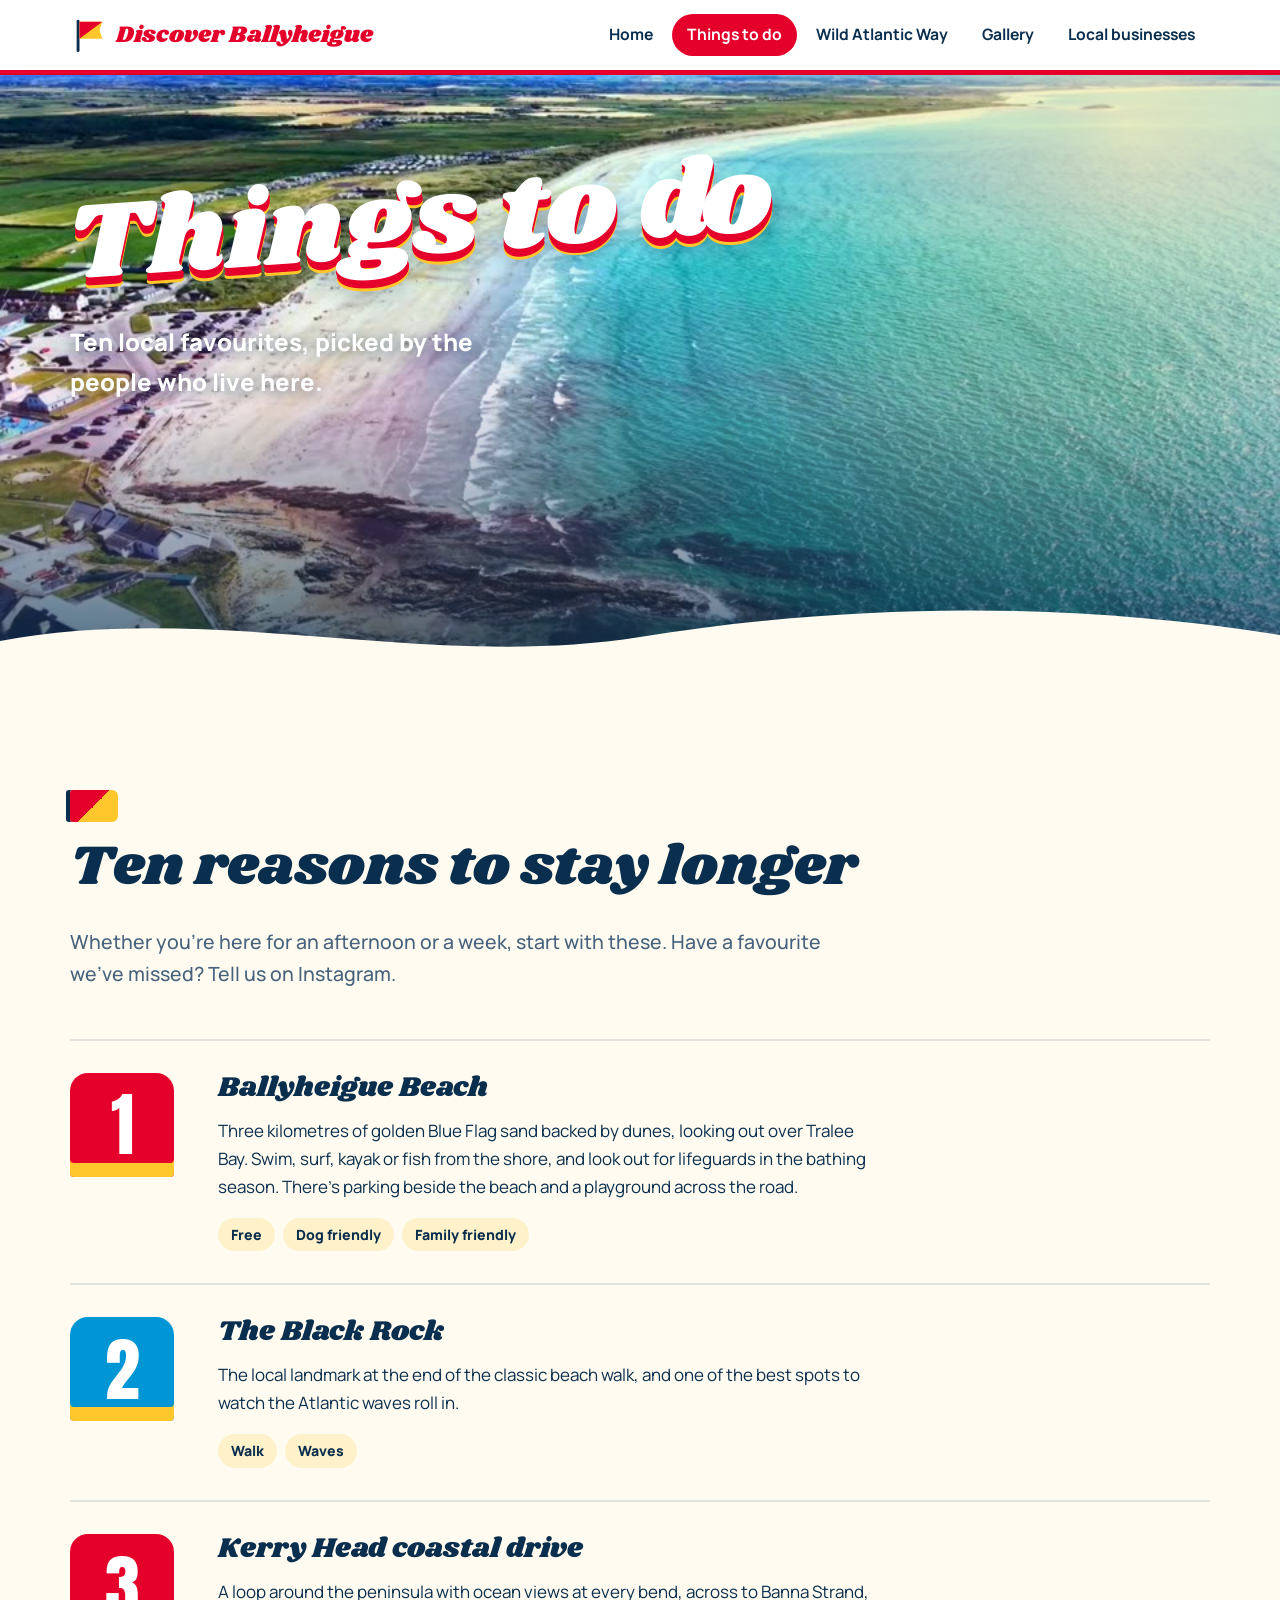
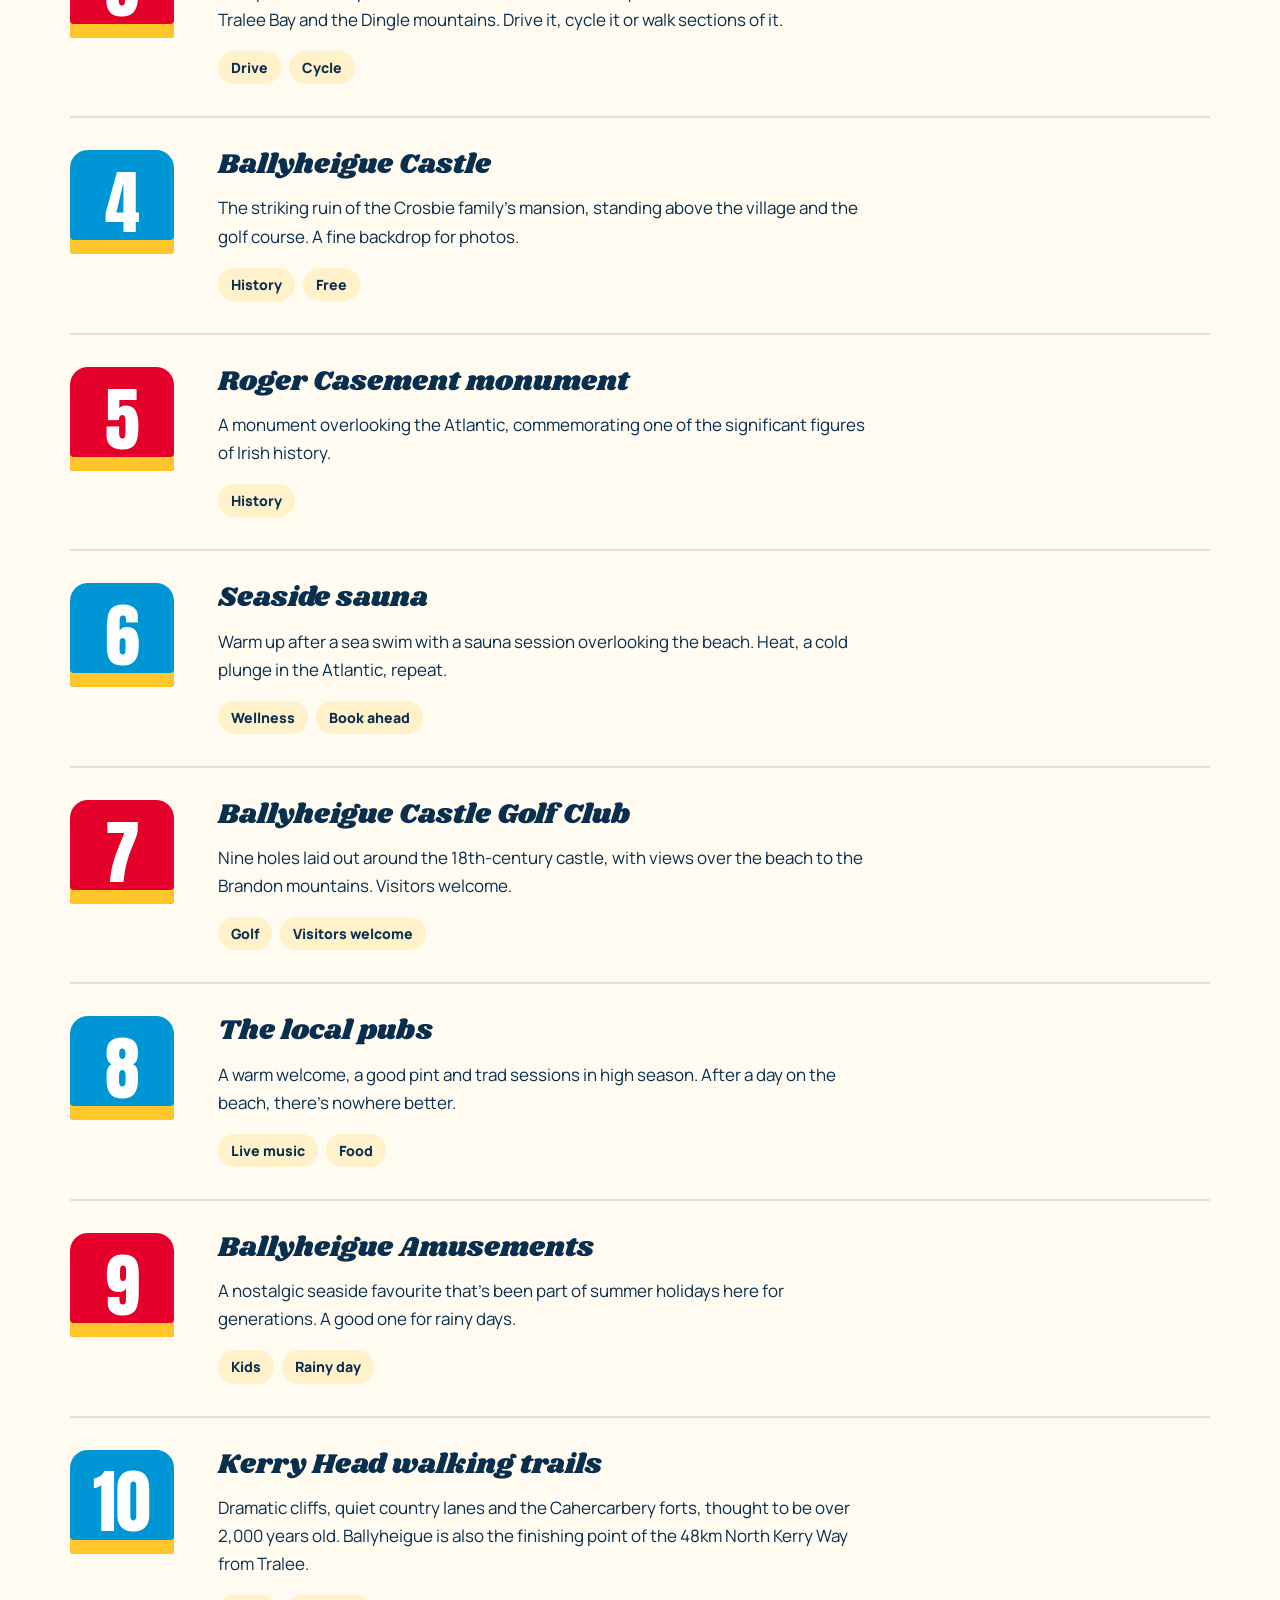
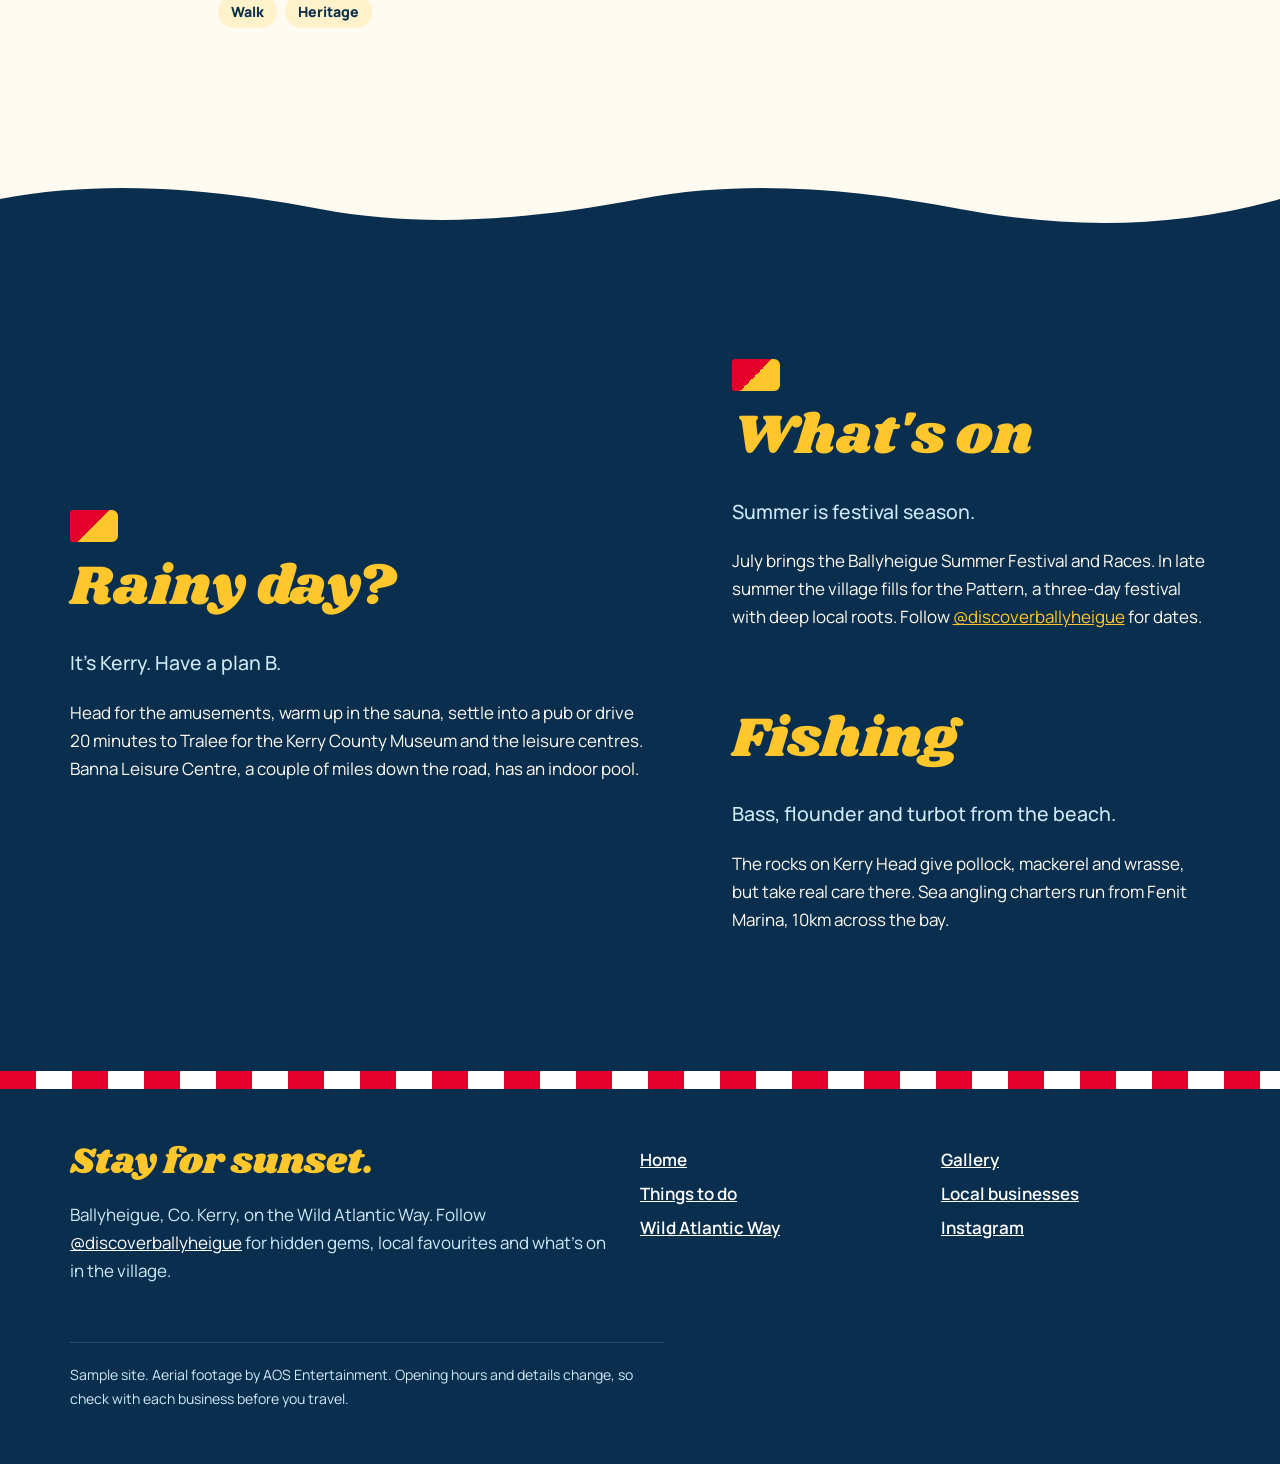
==== commit 8631e1d9: "California summer design: Baywatch red, lifeguard flags, rescue buoy badge Co-Authored-By: Claude Op" ====
--- a/explore.html
+++ b/explore.html
@@ -8,27 +8,25 @@
 <meta property="og:title" content="Things to do in Ballyheigue | Discover Ballyheigue">
 <meta property="og:description" content="Ten local favourites in Ballyheigue, Co. Kerry: the Blue Flag beach, Black Rock, Kerry Head, the castle, golf, sauna, pubs and more.">
 <link rel="preconnect" href="https://fonts.googleapis.com"><link rel="preconnect" href="https://fonts.gstatic.com" crossorigin>
-<link href="https://fonts.googleapis.com/css2?family=Righteous&family=Work+Sans:wght@400;500;600;700&family=Permanent+Marker&display=swap" rel="stylesheet">
+<link href="https://fonts.googleapis.com/css2?family=Shrikhand&family=Manrope:wght@400;500;600;700;800&family=Anton&display=swap" rel="stylesheet">
 <link rel="stylesheet" href="styles.css">
-<link rel="icon" href="data:image/svg+xml,<svg viewBox='0 0 40 40' aria-hidden='true'><defs><clipPath id='lc'><circle cx='20' cy='20' r='18'/></clipPath></defs><circle cx='20' cy='20' r='19.5' fill='%232B1055'/><g clip-path='url(%23lc)'><rect width='40' height='40' fill='%23FFD23F'/><rect y='17' width='40' height='23' fill='%23FF8A3D'/><rect y='24' width='40' height='16' fill='%23FF2E88'/><rect y='15' width='40' height='2' fill='%232B1055'/><rect y='21' width='40' height='2.5' fill='%232B1055'/><rect y='27' width='40' height='3' fill='%232B1055'/><rect y='32' width='40' height='8' fill='%2300C2C7'/></g></svg>">
+<link rel="icon" href="data:image/svg+xml,<svg viewBox='0 0 40 40' aria-hidden='true'><rect x='7' y='4' width='3' height='34' rx='1.5' fill='%230A2E4D'/><path d='M10 6 h24 l-3 9 l3 9 h-24z' fill='%23FFC72C'/><path d='M10 6 h24 L10 24z' fill='%23E4002B'/></svg>">
 </head>
 <body>
 <header class="site-head"><div class="wrap">
-<a class="brand" href="index.html"><svg viewBox="0 0 40 40" aria-hidden="true"><defs><clipPath id="lc"><circle cx="20" cy="20" r="18"/></clipPath></defs>
-<circle cx="20" cy="20" r="19.5" fill="#2B1055"/><g clip-path="url(#lc)"><rect width="40" height="40" fill="#FFD23F"/><rect y="17" width="40" height="23" fill="#FF8A3D"/><rect y="24" width="40" height="16" fill="#FF2E88"/>
-<rect y="15" width="40" height="2" fill="#2B1055"/><rect y="21" width="40" height="2.5" fill="#2B1055"/><rect y="27" width="40" height="3" fill="#2B1055"/><rect y="32" width="40" height="8" fill="#00C2C7"/></g></svg>Discover Ballyheigue</a>
+<a class="brand" href="index.html"><svg viewBox="0 0 40 40" aria-hidden="true"><rect x="7" y="4" width="3" height="34" rx="1.5" fill="#0A2E4D"/>
+<path d="M10 6 h24 l-3 9 l3 9 h-24z" fill="#FFC72C"/><path d="M10 6 h24 L10 24z" fill="#E4002B"/></svg>Discover Ballyheigue</a>
 <button class="menu-btn" aria-expanded="false" aria-controls="nav">Menu</button>
 <ul class="nav" id="nav"><li><a href="index.html">Home</a></li><li><a href="explore.html" aria-current="page">Things to do</a></li><li><a href="wild-atlantic-way.html">Wild Atlantic Way</a></li><li><a href="gallery.html">Gallery</a></li><li><a href="local.html">Local businesses</a></li></ul>
 </div></header>
 <main><section class="hero small"><div class="hero-media"><img class="scene" src="assets/drone/04-black-rock.jpg" alt=""></div>
-<div class="vhs" aria-hidden="true"><span class="rec">&#9654; PLAY</span><span class="stamp">SP&nbsp;&nbsp;JUL 26 1994</span></div>
 <div class="wrap"><h1 class="retro" data-text="Things to do">Things to do</h1><p class="tag">Ten local favourites, picked by the people who live here.</p></div>
 </section><section><div class="wrap">
 <h2>Ten reasons to stay longer</h2>
 <p class="lede">Whether you're here for an afternoon or a week, start with these. Have a favourite we've missed? Tell us on Instagram.</p>
 <ol class="gems"><li class="gem" id="beach"><div><h3>Ballyheigue Beach</h3><p>Three kilometres of golden Blue Flag sand backed by dunes, looking out over Tralee Bay. Swim, surf, kayak or fish from the shore, and look out for lifeguards in the bathing season. There's parking beside the beach and a playground across the road.</p><div class="meta"><span class=chip>Free</span><span class=chip>Dog friendly</span><span class=chip>Family friendly</span></div></div></li><li class="gem" id="black-rock"><div><h3>The Black Rock</h3><p>The local landmark at the end of the classic beach walk, and one of the best spots to watch the Atlantic waves roll in.</p><div class="meta"><span class=chip>Walk</span><span class=chip>Waves</span></div></div></li><li class="gem" id="kerry-head-drive"><div><h3>Kerry Head coastal drive</h3><p>A loop around the peninsula with ocean views at every bend, across to Banna Strand, Tralee Bay and the Dingle mountains. Drive it, cycle it or walk sections of it.</p><div class="meta"><span class=chip>Drive</span><span class=chip>Cycle</span></div></div></li><li class="gem" id="castle"><div><h3>Ballyheigue Castle</h3><p>The striking ruin of the Crosbie family's mansion, standing above the village and the golf course. A fine backdrop for photos.</p><div class="meta"><span class=chip>History</span><span class=chip>Free</span></div></div></li><li class="gem" id="casement"><div><h3>Roger Casement monument</h3><p>A monument overlooking the Atlantic, commemorating one of the significant figures of Irish history.</p><div class="meta"><span class=chip>History</span></div></div></li><li class="gem" id="sauna"><div><h3>Seaside sauna</h3><p>Warm up after a sea swim with a sauna session overlooking the beach. Heat, a cold plunge in the Atlantic, repeat.</p><div class="meta"><span class=chip>Wellness</span><span class=chip>Book ahead</span></div></div></li><li class="gem" id="golf"><div><h3>Ballyheigue Castle Golf Club</h3><p>Nine holes laid out around the 18th-century castle, with views over the beach to the Brandon mountains. Visitors welcome.</p><div class="meta"><span class=chip>Golf</span><span class=chip>Visitors welcome</span></div></div></li><li class="gem" id="pubs"><div><h3>The local pubs</h3><p>A warm welcome, a good pint and trad sessions in high season. After a day on the beach, there's nowhere better.</p><div class="meta"><span class=chip>Live music</span><span class=chip>Food</span></div></div></li><li class="gem" id="amusements"><div><h3>Ballyheigue Amusements</h3><p>A nostalgic seaside favourite that's been part of summer holidays here for generations. A good one for rainy days.</p><div class="meta"><span class=chip>Kids</span><span class=chip>Rainy day</span></div></div></li><li class="gem" id="kerry-head"><div><h3>Kerry Head walking trails</h3><p>Dramatic cliffs, quiet country lanes and the Cahercarbery forts, thought to be over 2,000 years old. Ballyheigue is also the finishing point of the 48km North Kerry Way from Tralee.</p><div class="meta"><span class=chip>Walk</span><span class=chip>Heritage</span></div></div></li></ol>
 </div></section>
-<svg class="wave" viewBox="0 0 1440 60" preserveAspectRatio="none" aria-hidden="true" style="background:#2B1055"><path d="M0 0h1440v20c-120 30-240 30-360 10S840 0 720 20 480 50 360 30 120 0 0 20z" fill="#FFF3D6"/></svg>
+<svg class="wave" viewBox="0 0 1440 60" preserveAspectRatio="none" aria-hidden="true" style="background:#0A2E4D"><path d="M0 0h1440v20c-120 30-240 30-360 10S840 0 720 20 480 50 360 30 120 0 0 20z" fill="#FFFBF0"/></svg>
 <section class="band-ink"><div class="wrap split">
 <div><h2>Rainy day?</h2><p class="lede">It's Kerry. Have a plan B.</p>
 <p>Head for the amusements, warm up in the sauna, settle into a pub or drive 20 minutes to Tralee for the Kerry County Museum and the leisure centres. Banna Leisure Centre, a couple of miles down the road, has an indoor pool.</p></div>
--- a/styles.css
+++ b/styles.css
@@ -1,209 +1,195 @@
-/* Discover Ballyheigue — retro edition
-   90s Irish seaside postcard meets surf-shop sticker.
-   Grape ink, magenta, electric teal, sunshine, tangerine, cream. */
+/* Discover Ballyheigue — California summer edition
+   Baywatch red, lifeguard-tower yellow, Pacific blue, sunset pink, sun-bleached white.
+   Motif: the red-and-yellow "swim between the flags" lifeguard flag. */
 :root{
-  --ink:#2B1055;
-  --atlantic:#5B2A86;   /* purple band */
-  --foam:#00C2C7;       /* electric teal */
-  --coral:#FF2E88;      /* hot magenta */
-  --gold:#FFD23F;       /* sunshine */
-  --thrift:#FF8A3D;     /* tangerine */
-  --sand:#FFF3D6;
+  --ink:#0A2E4D;
+  --atlantic:#0096D6;
+  --foam:#00B4D8;
+  --coral:#E4002B;
+  --gold:#FFC72C;
+  --thrift:#FF6FA5;
+  --sand:#FFFBF0;
   --paper:#FFFFFF;
-  --muted:#5A4A78;
-  --radius-lg:22px;
-  --radius-sm:6px;
-  --line:3px solid var(--ink);
-  --pop:6px 6px 0 var(--ink);
-  --display:"Righteous",system-ui,sans-serif;
-  --body:"Work Sans",system-ui,sans-serif;
-  --marker:"Permanent Marker","Comic Sans MS",cursive;
+  --muted:#46627C;
+  --radius-lg:28px;
+  --radius-sm:16px;
+  --display:"Shrikhand",Georgia,serif;
+  --sign:"Anton","Impact",sans-serif;
+  --body:"Manrope",system-ui,sans-serif;
   --wrap:1180px;
-  --stripes:linear-gradient(180deg,var(--gold) 0 20%,var(--thrift) 20% 40%,var(--coral) 40% 60%,var(--atlantic) 60% 80%,var(--foam) 80%);
+  --flag:linear-gradient(135deg,var(--coral) 0 50%,var(--gold) 50% 100%);
+  --soft:0 18px 40px -18px rgba(10,46,77,.35);
 }
 *{box-sizing:border-box}
 html{scroll-behavior:smooth}
 @media (prefers-reduced-motion:reduce){html{scroll-behavior:auto}*{animation:none!important;transition:none!important}}
-body{margin:0;font-family:var(--body);font-size:1.0625rem;line-height:1.6;color:var(--ink);background:var(--sand)}
+body{margin:0;font-family:var(--body);font-size:1.0625rem;line-height:1.65;color:var(--ink);background:var(--sand)}
 img,video,svg{max-width:100%;display:block}
 a{color:inherit}
-:focus-visible{outline:3px dashed var(--coral);outline-offset:4px;border-radius:4px}
+:focus-visible{outline:3px solid var(--coral);outline-offset:3px;border-radius:6px}
 .wrap{max-width:var(--wrap);margin:0 auto;padding:0 20px}
-h1,h2,h3,h4{font-family:var(--display);font-weight:400;line-height:1.05;margin:0 0 .5em;letter-spacing:-.005em}
-h2{font-size:clamp(2.1rem,5.2vw,3.6rem)}
-h3{font-size:1.4rem}
+h1,h2,h3{font-family:var(--display);font-weight:400;line-height:1.08;margin:0 0 .5em}
+h4{font-family:var(--body);font-weight:800;margin:0}
+h2{font-size:clamp(2.1rem,5vw,3.5rem);color:var(--ink)}
+h3{font-size:1.45rem}
 p{margin:0 0 1em;max-width:66ch}
-.lede{font-size:1.22rem;color:var(--muted)}
-section > .wrap > h2,.split h2{text-shadow:3px 3px 0 var(--gold)}
-.band-ink h2,.band-atlantic h2{text-shadow:3px 3px 0 var(--coral)}
+.lede{font-size:1.22rem;color:var(--muted);font-weight:500}
 
-/* Header: chunky beach-shop sign */
-.site-head{position:sticky;top:0;z-index:50;background:var(--sand);border-bottom:var(--line)}
-.site-head::after{content:"";position:absolute;left:0;right:0;bottom:-9px;height:6px;background:repeating-linear-gradient(90deg,var(--coral) 0 40px,var(--gold) 40px 80px,var(--foam) 80px 120px,var(--thrift) 120px 160px)}
+/* Header */
+.site-head{position:sticky;top:0;z-index:50;background:rgba(255,255,255,.94);backdrop-filter:blur(10px);border-bottom:5px solid var(--coral)}
 .site-head .wrap{display:flex;align-items:center;justify-content:space-between;gap:16px;min-height:70px}
-.brand{font-family:var(--display);font-size:1.4rem;text-decoration:none;display:flex;align-items:center;gap:10px}
+.brand{font-family:var(--display);font-size:1.45rem;text-decoration:none;display:flex;align-items:center;gap:8px;color:var(--coral)}
 .brand svg{width:38px;height:38px}
-.nav{display:flex;gap:6px;list-style:none;margin:0;padding:0}
-.nav a{display:block;padding:7px 14px;border-radius:999px;text-decoration:none;font-weight:600;font-size:.98rem;border:2px solid transparent}
-.nav a:hover{border-color:var(--ink)}
-.nav a[aria-current="page"]{background:var(--coral);color:var(--paper);border-color:var(--ink);box-shadow:3px 3px 0 var(--ink)}
-.menu-btn{display:none;background:var(--gold);color:var(--ink);border:var(--line);border-radius:999px;padding:8px 16px;font:700 .95rem var(--body);cursor:pointer;box-shadow:3px 3px 0 var(--ink)}
+.nav{display:flex;gap:4px;list-style:none;margin:0;padding:0}
+.nav a{display:block;padding:8px 15px;border-radius:999px;text-decoration:none;font-weight:700;font-size:.98rem}
+.nav a:hover{background:#FFF1C9}
+.nav a[aria-current="page"]{background:var(--coral);color:var(--paper)}
+.menu-btn{display:none;background:var(--coral);color:var(--paper);border:0;border-radius:999px;padding:10px 18px;font:800 .95rem var(--body);cursor:pointer}
 @media (max-width:860px){
   .menu-btn{display:block}
-  .nav{display:none;position:absolute;top:73px;left:0;right:0;flex-direction:column;background:var(--sand);padding:16px 20px 22px;border-bottom:var(--line)}
+  .nav{display:none;position:absolute;top:75px;left:0;right:0;flex-direction:column;background:var(--paper);padding:14px 20px 22px;border-bottom:5px solid var(--coral)}
   .nav.open{display:flex}
   .nav a{padding:12px 14px}
 }
+@media (max-width:640px){.brand{font-size:1.15rem;white-space:nowrap}.brand svg{width:32px;height:32px}}
 
-/* Hero */
-.hero{position:relative;min-height:min(92vh,820px);display:flex;align-items:flex-end;overflow:hidden;color:var(--paper);background:var(--ink)}
+/* Hero: bright, sunny, glare in the corner */
+.hero{position:relative;min-height:min(92vh,820px);display:flex;align-items:flex-end;overflow:hidden;color:var(--paper);background:var(--atlantic)}
 .hero-media{position:absolute;inset:0}
 .hero-media video,.hero-media .scene,.hero img.scene{position:absolute;inset:0;width:100%;height:100%;object-fit:cover}
-.hero-media video,.hero img.scene{filter:saturate(1.35) contrast(1.05) hue-rotate(-6deg)}
-/* sunset-coloured wash + scanlines for the camcorder feel */
+.hero-media video,.hero img.scene{filter:saturate(1.25) brightness(1.05)}
 .hero::before{content:"";position:absolute;inset:0;z-index:1;pointer-events:none;
-  background:repeating-linear-gradient(0deg,rgba(0,0,0,.12) 0 1px,transparent 1px 3px),
-             linear-gradient(180deg,rgba(255,46,136,.18),rgba(255,138,61,.08) 40%,rgba(43,16,85,.78) 100%)}
-.hero::after{content:none}
-.hero .wrap{position:relative;z-index:3;padding-bottom:9vh;width:100%}
-.hero h1.retro{font-size:clamp(3.4rem,14vw,11.5rem);line-height:.9;margin:0;color:var(--gold);letter-spacing:-.01em;
-  text-shadow:4px 4px 0 var(--coral),8px 8px 0 var(--atlantic),12px 12px 0 var(--foam),16px 16px 22px rgba(0,0,0,.35)}
-.hero .tag{font-size:clamp(1.15rem,2.5vw,1.5rem);font-weight:600;margin:.9em 0 1.3em;max-width:32ch;text-shadow:0 2px 12px rgba(43,16,85,.6)}
+  background:radial-gradient(circle at 88% 8%,rgba(255,236,170,.75),rgba(255,199,44,.25) 18%,transparent 42%),
+             linear-gradient(180deg,transparent 30%,rgba(255,111,165,.18) 55%,rgba(10,46,77,.72) 100%)}
+.hero::after{content:"";position:absolute;left:0;right:0;bottom:-1px;height:70px;z-index:2;
+  background:url("data:image/svg+xml,%3Csvg xmlns='http://www.w3.org/2000/svg' viewBox='0 0 1440 70' preserveAspectRatio='none'%3E%3Cpath d='M0 40 C240 0 480 70 720 36 S1200 0 1440 34 V70 H0Z' fill='%23FFFBF0'/%3E%3C/svg%3E") bottom/100% 100% no-repeat}
+.hero .wrap{position:relative;z-index:3;padding-bottom:13vh;width:100%}
+.hero h1.retro{font-size:clamp(3.4rem,13vw,10.5rem);line-height:.95;margin:0;color:var(--paper);transform:rotate(-4deg);transform-origin:left bottom;
+  text-shadow:0 .04em 0 var(--coral),0 .075em 0 var(--coral),0 .1em 0 var(--gold),0 .14em 24px rgba(10,46,77,.35)}
+.hero .tag{font-size:clamp(1.15rem,2.4vw,1.5rem);font-weight:800;margin:1em 0 1.3em;max-width:30ch;text-shadow:0 2px 14px rgba(10,46,77,.55)}
 .hero.small{min-height:54vh}
-.hero.small h1.retro{font-size:clamp(2.8rem,9vw,7rem);text-shadow:3px 3px 0 var(--coral),6px 6px 0 var(--atlantic),9px 9px 0 var(--foam)}
-.vhs{position:absolute;z-index:2;top:22px;left:0;right:0;display:flex;justify-content:space-between;padding:0 28px;font:700 clamp(.85rem,1.6vw,1.15rem)/1 "Courier New",monospace;color:#fff;text-shadow:2px 0 0 rgba(255,46,136,.8),-2px 0 0 rgba(0,194,199,.8);letter-spacing:.08em}
-.vhs .rec{animation:blink 1.2s steps(2) infinite}
-@keyframes blink{50%{opacity:0}}
-.sticker{position:absolute;z-index:3;right:clamp(16px,6vw,90px);top:clamp(70px,14vh,140px);width:clamp(130px,16vw,190px);aspect-ratio:1;border-radius:50%;background:var(--gold);color:var(--ink);border:var(--line);box-shadow:var(--pop);display:grid;place-content:center;text-align:center;transform:rotate(12deg)}
-.sticker span{font:600 .95rem var(--body)}
-.sticker strong{font:400 clamp(1.6rem,3vw,2.3rem)/1 var(--marker);color:var(--coral)}
-@media (max-width:640px){.sticker{display:none}.vhs{padding:0 16px}}
+.hero.small h1.retro{font-size:clamp(2.8rem,9vw,6.8rem)}
+/* Rescue buoy badge */
+.sticker{position:absolute;z-index:3;right:clamp(16px,6vw,90px);top:clamp(70px,14vh,140px);width:clamp(150px,17vw,200px);aspect-ratio:1;border-radius:50%;
+  background:radial-gradient(circle,var(--sand) 0 38%,transparent 38.5%),repeating-conic-gradient(var(--coral) 0 30deg,var(--paper) 30deg 45deg);
+  box-shadow:0 14px 30px -10px rgba(10,46,77,.55);display:grid;place-content:center;text-align:center;color:var(--ink);animation:bob 4s ease-in-out infinite}
+.sticker span{font:800 .72rem/1.1 var(--body);max-width:9ch;margin:0 auto}
+.sticker strong{font:400 1.05rem/1 var(--display);color:var(--coral)}
+@keyframes bob{50%{transform:translateY(-8px) rotate(6deg)}}
+@media (max-width:640px){.sticker{display:none}}
 
-/* Buttons: chunky with a hard shadow you can press */
-.btn{display:inline-flex;align-items:center;gap:10px;padding:13px 24px;border-radius:999px;font-weight:700;text-decoration:none;font-size:1.02rem;border:var(--line);box-shadow:4px 4px 0 var(--ink);transition:transform .08s,box-shadow .08s}
-.btn:active{transform:translate(4px,4px);box-shadow:0 0 0 var(--ink)}
-.btn-coral{background:var(--coral);color:var(--paper)}
-.btn-coral:hover{background:#ff4d9a}
-.btn-ghost{background:var(--paper);color:var(--ink)}
+/* Buttons */
+.btn{display:inline-flex;align-items:center;gap:10px;padding:14px 26px;border-radius:999px;font-weight:800;text-decoration:none;font-size:1.02rem;border:0;transition:transform .12s,background .12s}
+.btn:hover{transform:translateY(-2px)}
+.btn-coral{background:var(--coral);color:var(--paper);box-shadow:0 6px 0 #9E001E}
+.btn-coral:hover{background:#F7173F}
+.btn-ghost{background:var(--gold);color:var(--ink);box-shadow:0 6px 0 #C99400}
 .btn-row{display:flex;flex-wrap:wrap;gap:14px}
 
 /* Sections */
 section{padding:clamp(64px,10vw,120px) 0}
 .band-ink{background:var(--ink);color:var(--sand)}
-.band-ink .lede{color:#E7D8FF}
+.band-ink h2{color:var(--gold)}
+.band-ink .lede{color:#CFE9F7}
 .band-ink a{color:var(--gold)}
-/* Memphis confetti on the purple band */
-.band-atlantic{color:var(--paper);background-color:var(--atlantic);
-  background-image:
-    url("data:image/svg+xml,%3Csvg xmlns='http://www.w3.org/2000/svg' width='220' height='220'%3E%3Cpath d='M20 40 q15 -20 30 0 t30 0' fill='none' stroke='%23FFD23F' stroke-width='5' stroke-linecap='round'/%3E%3Ccircle cx='170' cy='50' r='9' fill='none' stroke='%2300C2C7' stroke-width='4'/%3E%3Cpath d='M120 160 l14 -24 l14 24z' fill='%23FF2E88'/%3E%3Cpath d='M30 170 h30' stroke='%23FF8A3D' stroke-width='6' stroke-linecap='round'/%3E%3Ccircle cx='190' cy='190' r='4' fill='%23FFD23F'/%3E%3C/svg%3E")}
-.band-atlantic .lede{color:#F1E6FF}
+.band-atlantic{color:var(--paper);background:var(--atlantic) url("data:image/svg+xml,%3Csvg xmlns='http://www.w3.org/2000/svg' width='160' height='40'%3E%3Cpath d='M0 20 q20 -14 40 0 t40 0 t40 0 t40 0' fill='none' stroke='%23ffffff' stroke-opacity='.13' stroke-width='3'/%3E%3C/svg%3E")}
+.band-atlantic h2{color:var(--paper)}
+.band-atlantic .lede{color:#E3F4FF}
 .band-paper{background:var(--paper)}
 .wave{display:block;width:100%;height:60px;margin-top:-1px}
-
 .split{display:grid;grid-template-columns:1.1fr .9fr;gap:clamp(32px,6vw,80px);align-items:center}
 @media (max-width:860px){.split{grid-template-columns:1fr}}
+/* lifeguard flag above the main heading of each section */
+section > .wrap > h2:first-child::before,.split > div > h2:first-child::before{content:"";display:block;width:48px;height:32px;margin-bottom:16px;background:var(--flag);border-radius:3px 6px 6px 3px;box-shadow:-4px 0 0 var(--ink)}
 
-/* Facts as beach-hut ticket stubs */
-.facts{display:grid;grid-template-columns:repeat(3,1fr);gap:14px;margin-top:36px}
-.facts div{padding:16px 18px;background:var(--paper);border:var(--line);border-radius:var(--radius-sm);box-shadow:4px 4px 0 var(--ink)}
-.facts div:nth-child(1){background:var(--gold)}
-.facts div:nth-child(2){background:var(--foam)}
-.facts div:nth-child(3){background:#FFC2DD}
-.facts strong{display:block;font-family:var(--display);font-weight:400;font-size:clamp(1.7rem,2.8vw,2.3rem);line-height:1;white-space:nowrap}
-.facts span{font-weight:600}
+/* Facts: lifeguard tower boards */
+.facts{display:grid;grid-template-columns:repeat(3,1fr);gap:12px;margin-top:36px}
+.facts div{padding:16px 18px;border-radius:var(--radius-sm);color:var(--paper);background:var(--coral)}
+.facts div:nth-child(2){background:var(--gold);color:var(--ink)}
+.facts div:nth-child(3){background:var(--atlantic)}
+.facts strong{display:block;font-family:var(--sign);font-weight:400;font-size:clamp(2rem,3.4vw,2.8rem);line-height:1;letter-spacing:.01em;white-space:nowrap}
+.facts span{font-weight:700}
 @media (max-width:640px){.facts{grid-template-columns:1fr}}
 
-/* Panels (the dark callout boxes, route card) */
-.route{background:var(--paper);border:var(--line);border-radius:var(--radius-lg);padding:clamp(20px,4vw,40px);box-shadow:var(--pop)}
+.route{background:var(--paper);border-radius:var(--radius-lg);padding:clamp(22px,4vw,40px);box-shadow:var(--soft)}
 
 /* Postcards */
-.postcards{display:grid;grid-template-columns:repeat(auto-fit,minmax(250px,1fr));gap:26px;margin-top:40px}
-.postcard{border-radius:var(--radius-lg);padding:26px;min-height:250px;display:flex;flex-direction:column;justify-content:flex-end;text-decoration:none;position:relative;overflow:hidden;border:var(--line);box-shadow:var(--pop);transition:transform .15s}
-.postcards > :nth-child(odd){transform:rotate(-1.5deg)}
-.postcards > :nth-child(even){transform:rotate(1.2deg)}
-a.postcard:hover{transform:rotate(0) translateY(-4px)}
-.postcard h3{font-size:1.75rem}
-.postcard p{margin:0;font-weight:500}
-.postcard::before{content:"";position:absolute;top:0;left:0;right:0;height:14px;background:var(--stripes);background-size:100% 100%;opacity:.0}
+.postcards{display:grid;grid-template-columns:repeat(auto-fit,minmax(250px,1fr));gap:22px;margin-top:40px}
+.postcard{border-radius:var(--radius-lg);padding:28px;min-height:260px;display:flex;flex-direction:column;justify-content:flex-end;text-decoration:none;position:relative;overflow:hidden;box-shadow:var(--soft);transition:transform .18s}
+a.postcard:hover{transform:translateY(-6px) rotate(-1deg)}
+.postcard h3{font-size:1.8rem}
+.postcard p{margin:0;font-weight:600}
 .pc-coral{background:var(--coral);color:var(--paper)}
-.pc-foam{background:var(--foam);color:var(--ink)}
+.pc-foam{background:var(--foam);color:var(--paper)}
 .pc-gold{background:var(--gold);color:var(--ink)}
 .pc-thrift{background:var(--thrift);color:var(--ink)}
-.postcard .go{position:absolute;top:20px;right:20px;width:46px;height:46px;border-radius:50%;background:var(--paper);color:var(--ink);border:var(--line);display:grid;place-items:center;font-weight:700;transition:transform .2s}
+.postcard::after{content:"";position:absolute;right:-40px;bottom:-40px;width:140px;height:140px;border-radius:50%;background:rgba(255,255,255,.16)}
+.postcard .go{position:absolute;top:22px;right:22px;width:46px;height:46px;border-radius:50%;background:var(--paper);color:var(--ink);display:grid;place-items:center;font-weight:800;transition:transform .2s}
 a.postcard:hover .go{transform:rotate(-45deg)}
 
-/* Gems: a real top 10 */
+/* Gems: lifeguard-tower number boards */
 .gems{list-style:none;padding:0;margin:48px 0 0;counter-reset:gem}
-.gem{display:grid;grid-template-columns:130px 1fr;gap:28px;padding:34px 0;border-top:3px dashed rgba(43,16,85,.35);counter-increment:gem}
-.gem::before{content:counter(gem);font-family:var(--display);font-size:6rem;line-height:.85;color:var(--gold);-webkit-text-stroke:3px var(--ink);text-shadow:5px 5px 0 var(--coral)}
-.gem:nth-child(3n+2)::before{color:var(--foam);text-shadow:5px 5px 0 var(--atlantic)}
-.gem:nth-child(3n)::before{color:#FFC2DD;text-shadow:5px 5px 0 var(--thrift)}
-.gem h3{font-size:1.8rem}
+.gem{display:grid;grid-template-columns:120px 1fr;gap:28px;padding:32px 0;border-top:2px solid rgba(10,46,77,.12);counter-increment:gem}
+.gem::before{content:counter(gem);font-family:var(--sign);font-size:4.4rem;line-height:1;color:var(--paper);background:var(--coral);border-radius:18px 18px 4px 4px;width:104px;height:104px;display:grid;place-items:center;box-shadow:inset 0 -14px 0 var(--gold)}
+.gem:nth-child(even)::before{background:var(--atlantic)}
+.gem h3{font-size:1.75rem}
 .gem .meta{display:flex;flex-wrap:wrap;gap:8px;margin-top:6px}
-.chip{display:inline-block;padding:4px 12px;border-radius:999px;background:var(--paper);border:2px solid var(--ink);font-size:.88rem;font-weight:700}
-.gem:nth-child(odd) .chip:first-child{background:var(--gold)}
-.gem:nth-child(even) .chip:first-child{background:var(--foam)}
-@media (max-width:640px){.gem{grid-template-columns:1fr;gap:6px}.gem::before{font-size:4rem}}
+.chip{display:inline-block;padding:5px 13px;border-radius:999px;background:#FFF1C9;font-size:.88rem;font-weight:800;color:var(--ink)}
+@media (max-width:640px){.gem{grid-template-columns:1fr;gap:12px}.gem::before{width:76px;height:76px;font-size:3rem}}
 
 /* Route */
 .stops{list-style:none;padding:0;margin:0;position:relative}
 .stops li{position:relative;padding:0 0 30px 46px}
-.stops li::before{content:"";position:absolute;left:10px;top:8px;bottom:-8px;width:4px;background:repeating-linear-gradient(var(--ink) 0 8px,transparent 8px 14px)}
+.stops li::before{content:"";position:absolute;left:10px;top:10px;bottom:-8px;width:4px;border-radius:2px;background:repeating-linear-gradient(var(--foam) 0 10px,transparent 10px 16px)}
 .stops li:last-child::before{display:none}
-.stops li::after{content:"";position:absolute;left:0;top:3px;width:24px;height:24px;border-radius:50%;background:var(--foam);border:var(--line)}
-.stops li.here::after{background:var(--coral);box-shadow:0 0 0 6px var(--gold)}
-.stops h3{margin-bottom:.2em}
-.stops .dist{font-family:var(--marker);color:var(--coral);font-size:1rem}
+.stops li::after{content:"";position:absolute;left:0;top:4px;width:24px;height:24px;border-radius:50%;background:var(--paper);border:5px solid var(--atlantic)}
+.stops li.here::after{width:30px;height:22px;left:-2px;border:0;border-radius:2px 5px 5px 2px;background:var(--flag)}
+.stops .dist{font-weight:800;color:var(--coral);font-size:.95rem}
 .stops p{margin:0;color:var(--muted)}
 
-/* Gallery: Polaroids on the fridge */
-.gallery{display:grid;grid-template-columns:repeat(12,1fr);grid-auto-rows:180px;gap:22px;margin-top:44px}
-.tile{position:relative;background:var(--paper);border:2px solid var(--ink);border-radius:4px;box-shadow:5px 6px 0 rgba(43,16,85,.85);grid-column:span 4;grid-row:span 2;cursor:pointer;transition:transform .15s}
+/* Gallery: holiday snaps */
+.gallery{display:grid;grid-template-columns:repeat(12,1fr);grid-auto-rows:180px;gap:18px;margin-top:44px}
+.tile{position:relative;border-radius:22px;overflow:hidden;background:var(--atlantic);grid-column:span 4;grid-row:span 2;cursor:pointer;box-shadow:var(--soft);border:6px solid var(--paper);transition:transform .18s}
 .tile.wide{grid-column:span 8}
 .tile.tall{grid-row:span 3}
-.tile:nth-child(3n+1){transform:rotate(-1.4deg)}
-.tile:nth-child(3n+2){transform:rotate(1.1deg)}
-.tile:nth-child(3n){transform:rotate(-.6deg)}
-.tile:hover{transform:rotate(0) scale(1.015);z-index:2}
-.tile video,.tile img,.tile svg{position:absolute;top:12px;left:12px;width:calc(100% - 24px);height:calc(100% - 66px);object-fit:cover;filter:saturate(1.3) contrast(1.05)}
-.tile figcaption{position:absolute;left:16px;right:16px;bottom:12px;font:400 1.1rem/1.2 var(--marker);color:var(--ink);white-space:nowrap;overflow:hidden;text-overflow:ellipsis}
-.tile::after{content:"";position:absolute;top:-12px;left:50%;width:90px;height:24px;transform:translateX(-50%) rotate(-3deg);background:rgba(255,210,63,.75);border:1px solid rgba(43,16,85,.15)}
-.tile:nth-child(even)::after{background:rgba(0,194,199,.6);transform:translateX(-50%) rotate(4deg)}
-@media (max-width:860px){.gallery{grid-template-columns:1fr 1fr;grid-auto-rows:170px}.tile,.tile.wide{grid-column:span 2}}
-.yt-grid{display:grid;grid-template-columns:1fr 1fr;gap:26px;margin-top:28px}
-.yt{position:relative;aspect-ratio:16/9;border-radius:var(--radius-sm);overflow:hidden;background:var(--ink);border:var(--line);box-shadow:var(--pop)}
+.tile:hover{transform:translateY(-4px)}
+.tile video,.tile img,.tile svg{position:absolute;inset:0;width:100%;height:100%;object-fit:cover;filter:saturate(1.2) brightness(1.04)}
+.tile figcaption{position:absolute;left:14px;bottom:14px;background:var(--coral);color:var(--paper);padding:6px 14px;border-radius:999px;font-size:.9rem;font-weight:800}
+.tile:nth-child(3n+2) figcaption{background:var(--gold);color:var(--ink)}
+.tile:nth-child(3n) figcaption{background:var(--paper);color:var(--ink)}
+@media (max-width:860px){.gallery{grid-template-columns:1fr 1fr;grid-auto-rows:160px}.tile,.tile.wide{grid-column:span 2}}
+.yt-grid{display:grid;grid-template-columns:1fr 1fr;gap:22px;margin-top:28px}
+.yt{position:relative;aspect-ratio:16/9;border-radius:22px;overflow:hidden;background:var(--ink);box-shadow:var(--soft);border:6px solid var(--paper)}
 .yt iframe{position:absolute;inset:0;width:100%;height:100%;border:0}
 @media (max-width:760px){.yt-grid{grid-template-columns:1fr}}
 
-/* Frame for the sunset clip on the home page */
-.frame{position:relative;border-radius:var(--radius-lg);overflow:hidden;aspect-ratio:4/5;border:var(--line);box-shadow:var(--pop);transform:rotate(1.5deg)}
-.frame .scene{position:absolute;inset:0;width:100%;height:100%;object-fit:cover;filter:saturate(1.35)}
-.frame::after{content:"";position:absolute;inset:0;background:repeating-linear-gradient(0deg,rgba(0,0,0,.1) 0 1px,transparent 1px 3px);pointer-events:none}
+.frame{position:relative;border-radius:var(--radius-lg);overflow:hidden;aspect-ratio:4/5;box-shadow:var(--soft);border:8px solid var(--paper);transform:rotate(2deg)}
+.frame .scene{position:absolute;inset:0;width:100%;height:100%;object-fit:cover}
 
 /* Directory */
 .dir-filter{display:flex;flex-wrap:wrap;gap:10px;margin:32px 0 8px}
-.dir-filter button{font:700 .98rem var(--body);padding:9px 18px;border-radius:999px;border:var(--line);background:var(--paper);color:var(--ink);cursor:pointer;box-shadow:3px 3px 0 var(--ink)}
-.dir-filter button[aria-pressed="true"]{background:var(--gold)}
+.dir-filter button{font:800 .98rem var(--body);padding:10px 18px;border-radius:999px;border:2px solid var(--ink);background:var(--paper);color:var(--ink);cursor:pointer}
+.dir-filter button[aria-pressed="true"]{background:var(--coral);border-color:var(--coral);color:var(--paper)}
 .dir-group{margin-top:52px}
 .dir-group > h3{font-size:2.1rem;display:flex;align-items:center;gap:14px}
-.dir-group > h3 .dot{width:24px;height:24px;border-radius:50%;border:var(--line)}
-.listing{display:grid;grid-template-columns:1fr auto;gap:8px 24px;align-items:center;padding:20px 22px;margin-top:14px;background:var(--paper);border:2px solid var(--ink);border-radius:var(--radius-sm)}
-.listing h4{font-size:1.4rem;margin:0}
+.dir-group > h3 .dot{width:40px;height:28px;border-radius:2px 6px 6px 2px;box-shadow:-4px 0 0 var(--ink)}
+.listing{display:grid;grid-template-columns:1fr auto;gap:8px 24px;align-items:center;padding:20px 24px;margin-top:12px;background:var(--paper);border-radius:var(--radius-sm);box-shadow:0 8px 24px -16px rgba(10,46,77,.4)}
+.listing h4{font-size:1.25rem}
 .listing p{margin:4px 0 0;color:var(--muted);font-size:1rem}
-.listing .where{font-family:var(--marker);font-size:.95rem;color:var(--coral)}
+.listing .where{font-size:.9rem;font-weight:800;color:var(--atlantic)}
 .listing .links{display:flex;gap:8px;flex-wrap:wrap;justify-content:flex-end}
-.pill{display:inline-block;padding:8px 16px;border-radius:999px;font-weight:700;font-size:.92rem;text-decoration:none;background:var(--paper);border:2px solid var(--ink);box-shadow:3px 3px 0 var(--ink)}
+.pill{display:inline-block;padding:9px 17px;border-radius:999px;font-weight:800;font-size:.92rem;text-decoration:none;background:#FFF1C9;color:var(--ink)}
 .pill:hover{background:var(--gold)}
 .pill.primary{background:var(--coral);color:var(--paper)}
+.pill.primary:hover{background:#F7173F}
 @media (max-width:640px){.listing{grid-template-columns:1fr}.listing .links{justify-content:flex-start}}
 
-/* Footer with a checkerboard beach-towel edge */
-.site-foot{background:var(--ink);color:#E7D8FF;padding:72px 0 40px;position:relative}
-.site-foot::before{content:"";position:absolute;top:0;left:0;right:0;height:24px;background:conic-gradient(var(--gold) 25%,var(--coral) 0 50%,var(--gold) 0 75%,var(--coral) 0) 0 0/24px 24px}
+/* Footer with a beach-umbrella stripe edge */
+.site-foot{background:var(--ink);color:#CFE9F7;padding:72px 0 40px;position:relative}
+.site-foot::before{content:"";position:absolute;top:0;left:0;right:0;height:18px;background:repeating-linear-gradient(90deg,var(--coral) 0 36px,var(--paper) 36px 72px)}
 .site-foot .cols{display:grid;grid-template-columns:2fr 1fr 1fr;gap:32px}
-.site-foot h2{color:var(--gold);font-size:2.2rem;text-shadow:3px 3px 0 var(--coral)}
-.site-foot a{color:var(--sand)}
-.site-foot ul{list-style:none;padding:0;margin:0;line-height:2}
-.site-foot .small{margin-top:40px;font-size:.88rem;border-top:2px dashed rgba(255,255,255,.25);padding-top:20px}
+.site-foot h2{color:var(--gold);font-size:2.3rem}
+.site-foot a{color:var(--paper)}
+.site-foot ul{list-style:none;padding:0;margin:0;line-height:2;font-weight:600}
+.site-foot .small{margin-top:40px;font-size:.88rem;border-top:1px solid rgba(255,255,255,.15);padding-top:20px}
 @media (max-width:760px){.site-foot .cols{grid-template-columns:1fr}}
-@media (max-width:640px){.brand{font-size:1.1rem;white-space:nowrap}.brand svg{width:32px;height:32px}}
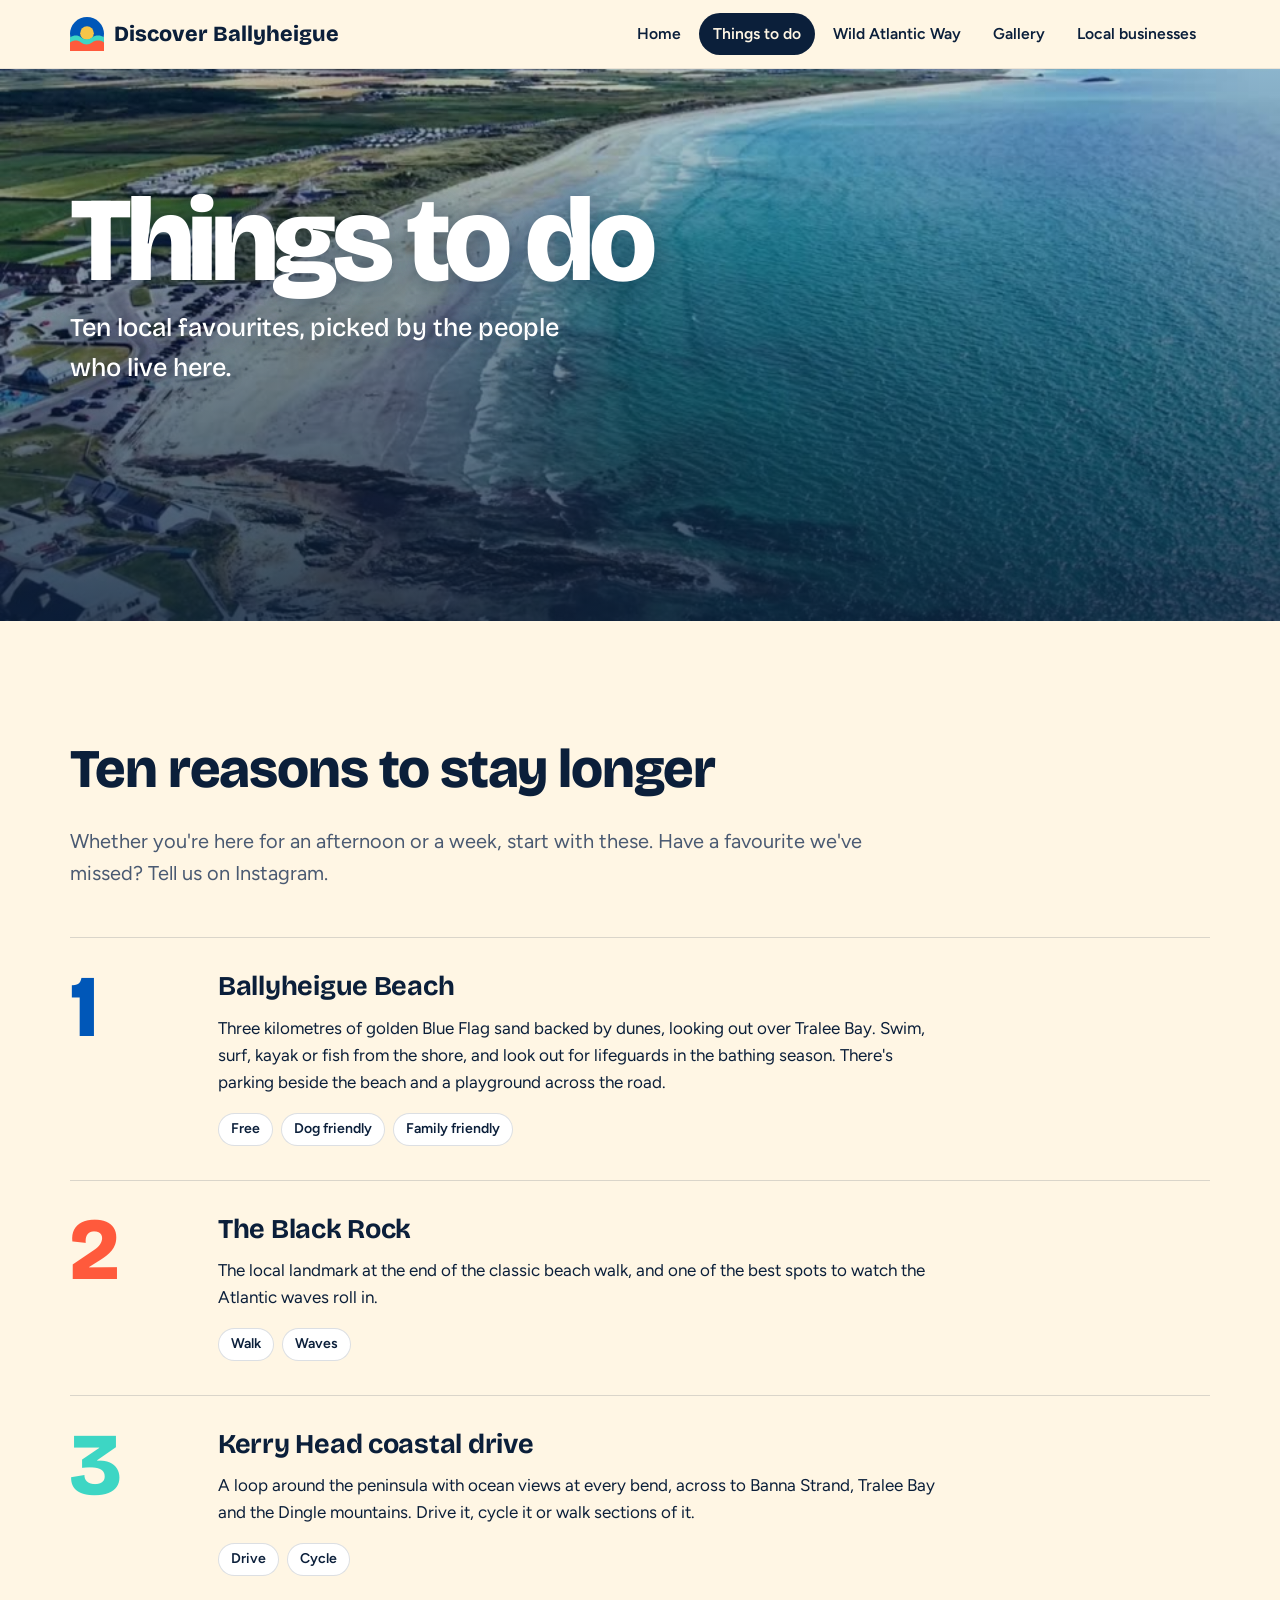
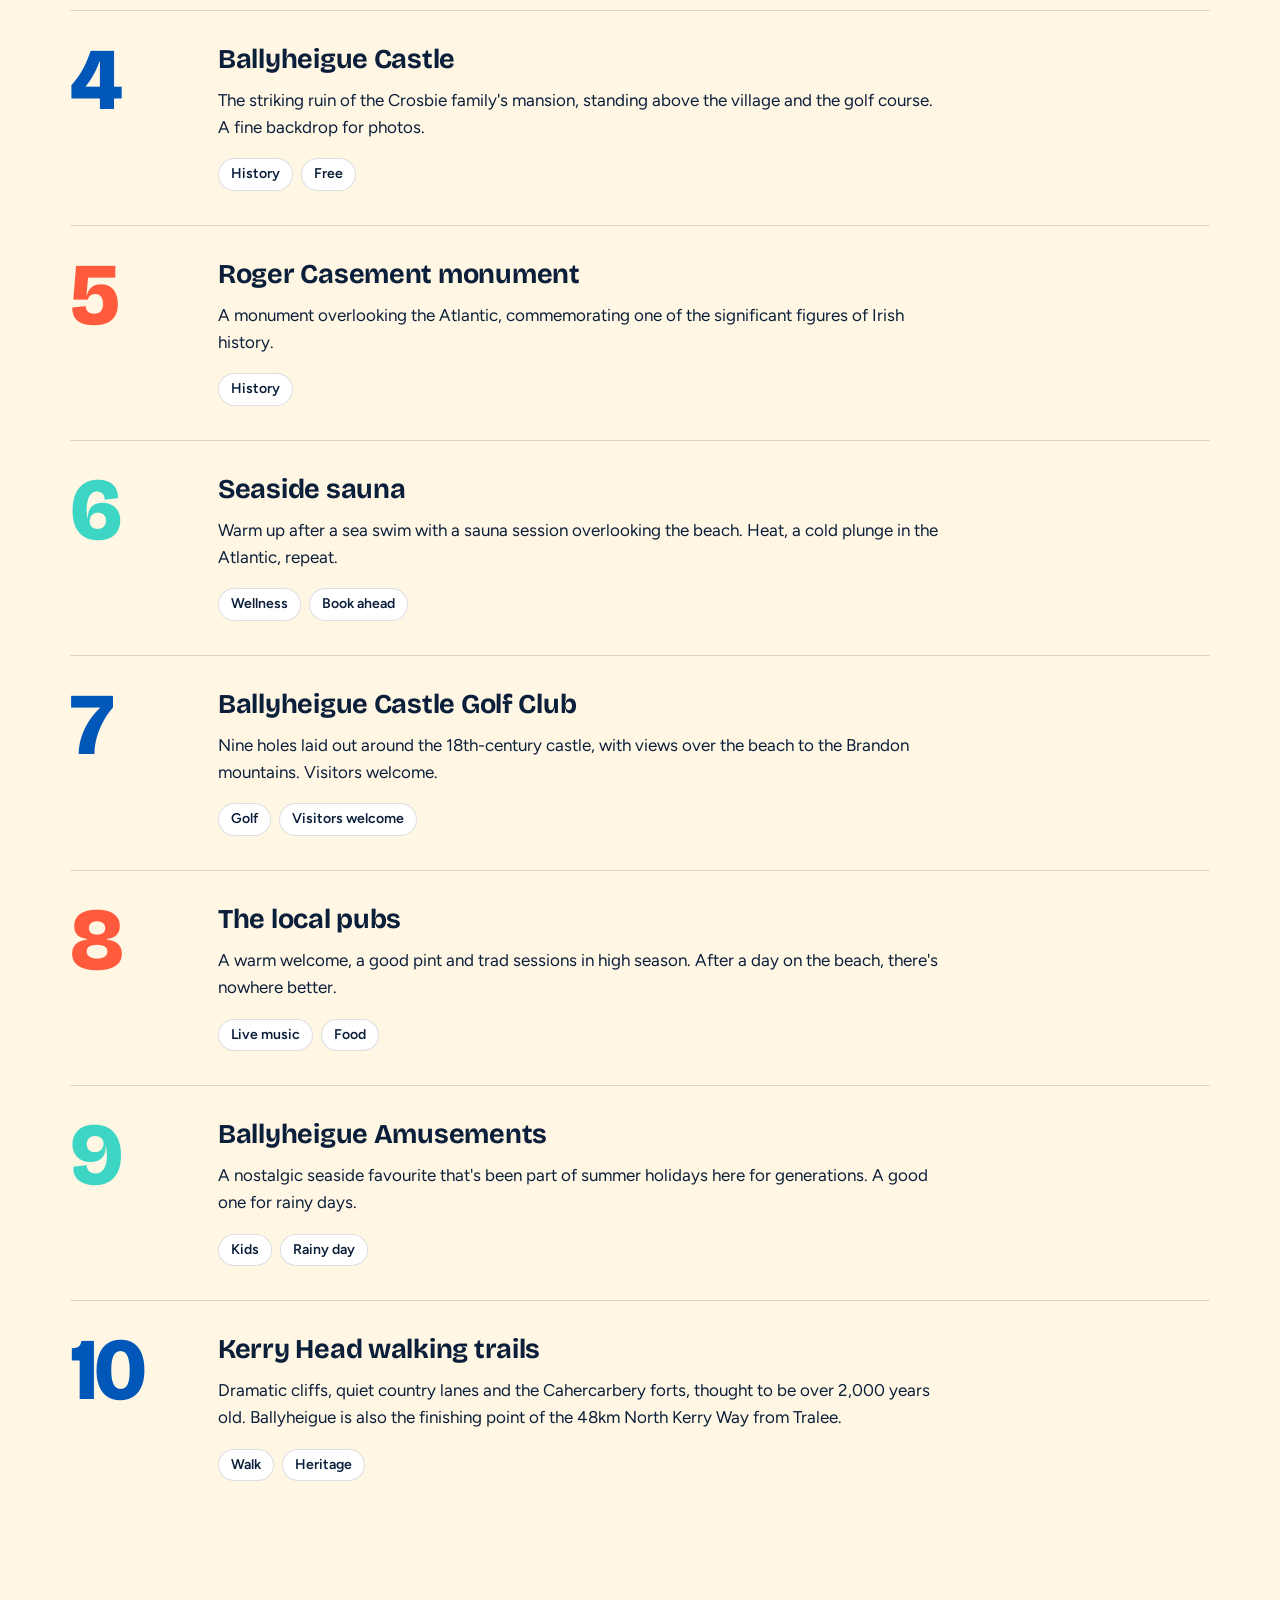
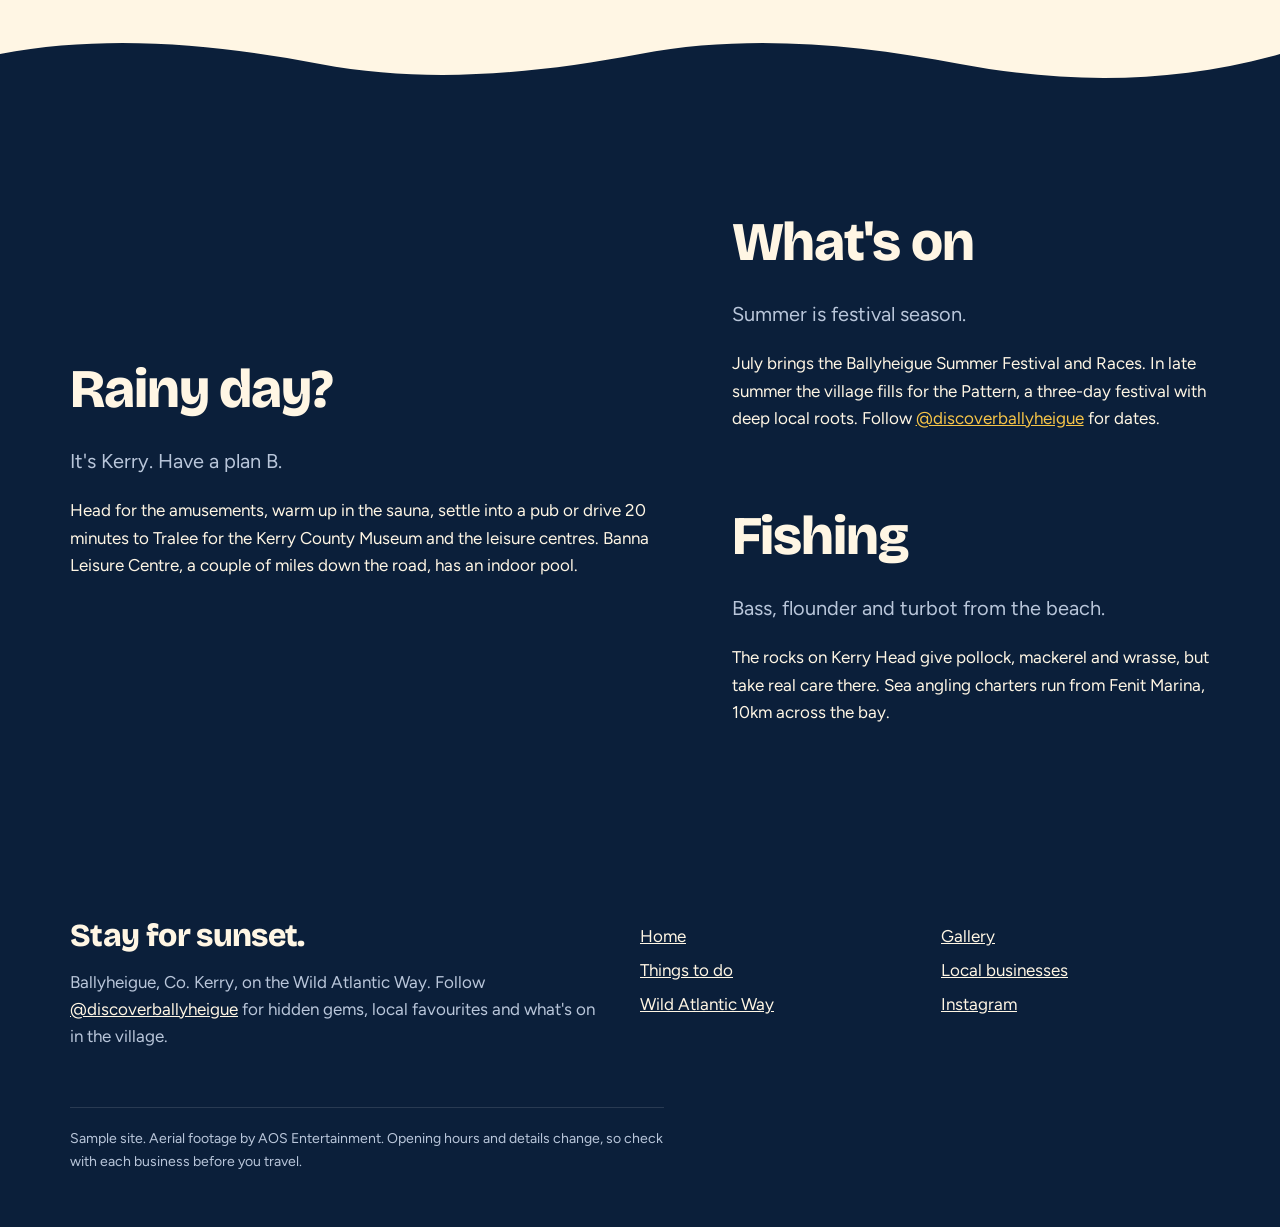
==== commit bf5bc72c: "Revert to the original design (undo retro redesign) Co-Authored-By: Claude Opus 5.5 <noreply@anthrop" ====
--- a/explore.html
+++ b/explore.html
@@ -8,25 +8,25 @@
 <meta property="og:title" content="Things to do in Ballyheigue | Discover Ballyheigue">
 <meta property="og:description" content="Ten local favourites in Ballyheigue, Co. Kerry: the Blue Flag beach, Black Rock, Kerry Head, the castle, golf, sauna, pubs and more.">
 <link rel="preconnect" href="https://fonts.googleapis.com"><link rel="preconnect" href="https://fonts.gstatic.com" crossorigin>
-<link href="https://fonts.googleapis.com/css2?family=Shrikhand&family=Manrope:wght@400;500;600;700;800&family=Anton&display=swap" rel="stylesheet">
+<link href="https://fonts.googleapis.com/css2?family=Bricolage+Grotesque:opsz,wght@12..96,500;12..96,700;12..96,800&family=Figtree:wght@400;600;700&display=swap" rel="stylesheet">
 <link rel="stylesheet" href="styles.css">
-<link rel="icon" href="data:image/svg+xml,<svg viewBox='0 0 40 40' aria-hidden='true'><rect x='7' y='4' width='3' height='34' rx='1.5' fill='%230A2E4D'/><path d='M10 6 h24 l-3 9 l3 9 h-24z' fill='%23FFC72C'/><path d='M10 6 h24 L10 24z' fill='%23E4002B'/></svg>">
+<link rel="icon" href="data:image/svg+xml,<svg viewBox='0 0 40 40' aria-hidden='true'><circle cx='20' cy='20' r='20' fill='%230057B8'/><circle cx='20' cy='19' r='8' fill='%23F7C548'/><path d='M0 24c5-3 9-3 13 0s9 3 13 0 10-3 14 0v16H0z' fill='%233DD6C4'/><path d='M0 30c5-3 9-3 13 0s9 3 13 0 10-3 14 0v10H0z' fill='%23FF5A3C'/></svg>">
 </head>
 <body>
 <header class="site-head"><div class="wrap">
-<a class="brand" href="index.html"><svg viewBox="0 0 40 40" aria-hidden="true"><rect x="7" y="4" width="3" height="34" rx="1.5" fill="#0A2E4D"/>
-<path d="M10 6 h24 l-3 9 l3 9 h-24z" fill="#FFC72C"/><path d="M10 6 h24 L10 24z" fill="#E4002B"/></svg>Discover Ballyheigue</a>
+<a class="brand" href="index.html"><svg viewBox="0 0 40 40" aria-hidden="true"><circle cx="20" cy="20" r="20" fill="#0057B8"/>
+<circle cx="20" cy="19" r="8" fill="#F7C548"/><path d="M0 24c5-3 9-3 13 0s9 3 13 0 10-3 14 0v16H0z" fill="#3DD6C4"/>
+<path d="M0 30c5-3 9-3 13 0s9 3 13 0 10-3 14 0v10H0z" fill="#FF5A3C"/></svg>Discover Ballyheigue</a>
 <button class="menu-btn" aria-expanded="false" aria-controls="nav">Menu</button>
 <ul class="nav" id="nav"><li><a href="index.html">Home</a></li><li><a href="explore.html" aria-current="page">Things to do</a></li><li><a href="wild-atlantic-way.html">Wild Atlantic Way</a></li><li><a href="gallery.html">Gallery</a></li><li><a href="local.html">Local businesses</a></li></ul>
 </div></header>
 <main><section class="hero small"><div class="hero-media"><img class="scene" src="assets/drone/04-black-rock.jpg" alt=""></div>
-<div class="wrap"><h1 class="retro" data-text="Things to do">Things to do</h1><p class="tag">Ten local favourites, picked by the people who live here.</p></div>
-</section><section><div class="wrap">
+<div class="wrap"><h1>Things to do</h1><p class="tag">Ten local favourites, picked by the people who live here.</p></div></section><section><div class="wrap">
 <h2>Ten reasons to stay longer</h2>
 <p class="lede">Whether you're here for an afternoon or a week, start with these. Have a favourite we've missed? Tell us on Instagram.</p>
 <ol class="gems"><li class="gem" id="beach"><div><h3>Ballyheigue Beach</h3><p>Three kilometres of golden Blue Flag sand backed by dunes, looking out over Tralee Bay. Swim, surf, kayak or fish from the shore, and look out for lifeguards in the bathing season. There's parking beside the beach and a playground across the road.</p><div class="meta"><span class=chip>Free</span><span class=chip>Dog friendly</span><span class=chip>Family friendly</span></div></div></li><li class="gem" id="black-rock"><div><h3>The Black Rock</h3><p>The local landmark at the end of the classic beach walk, and one of the best spots to watch the Atlantic waves roll in.</p><div class="meta"><span class=chip>Walk</span><span class=chip>Waves</span></div></div></li><li class="gem" id="kerry-head-drive"><div><h3>Kerry Head coastal drive</h3><p>A loop around the peninsula with ocean views at every bend, across to Banna Strand, Tralee Bay and the Dingle mountains. Drive it, cycle it or walk sections of it.</p><div class="meta"><span class=chip>Drive</span><span class=chip>Cycle</span></div></div></li><li class="gem" id="castle"><div><h3>Ballyheigue Castle</h3><p>The striking ruin of the Crosbie family's mansion, standing above the village and the golf course. A fine backdrop for photos.</p><div class="meta"><span class=chip>History</span><span class=chip>Free</span></div></div></li><li class="gem" id="casement"><div><h3>Roger Casement monument</h3><p>A monument overlooking the Atlantic, commemorating one of the significant figures of Irish history.</p><div class="meta"><span class=chip>History</span></div></div></li><li class="gem" id="sauna"><div><h3>Seaside sauna</h3><p>Warm up after a sea swim with a sauna session overlooking the beach. Heat, a cold plunge in the Atlantic, repeat.</p><div class="meta"><span class=chip>Wellness</span><span class=chip>Book ahead</span></div></div></li><li class="gem" id="golf"><div><h3>Ballyheigue Castle Golf Club</h3><p>Nine holes laid out around the 18th-century castle, with views over the beach to the Brandon mountains. Visitors welcome.</p><div class="meta"><span class=chip>Golf</span><span class=chip>Visitors welcome</span></div></div></li><li class="gem" id="pubs"><div><h3>The local pubs</h3><p>A warm welcome, a good pint and trad sessions in high season. After a day on the beach, there's nowhere better.</p><div class="meta"><span class=chip>Live music</span><span class=chip>Food</span></div></div></li><li class="gem" id="amusements"><div><h3>Ballyheigue Amusements</h3><p>A nostalgic seaside favourite that's been part of summer holidays here for generations. A good one for rainy days.</p><div class="meta"><span class=chip>Kids</span><span class=chip>Rainy day</span></div></div></li><li class="gem" id="kerry-head"><div><h3>Kerry Head walking trails</h3><p>Dramatic cliffs, quiet country lanes and the Cahercarbery forts, thought to be over 2,000 years old. Ballyheigue is also the finishing point of the 48km North Kerry Way from Tralee.</p><div class="meta"><span class=chip>Walk</span><span class=chip>Heritage</span></div></div></li></ol>
 </div></section>
-<svg class="wave" viewBox="0 0 1440 60" preserveAspectRatio="none" aria-hidden="true" style="background:#0A2E4D"><path d="M0 0h1440v20c-120 30-240 30-360 10S840 0 720 20 480 50 360 30 120 0 0 20z" fill="#FFFBF0"/></svg>
+<svg class="wave" viewBox="0 0 1440 60" preserveAspectRatio="none" aria-hidden="true" style="background:#0B1F3A"><path d="M0 0h1440v20c-120 30-240 30-360 10S840 0 720 20 480 50 360 30 120 0 0 20z" fill="#FFF6E4"/></svg>
 <section class="band-ink"><div class="wrap split">
 <div><h2>Rainy day?</h2><p class="lede">It's Kerry. Have a plan B.</p>
 <p>Head for the amusements, warm up in the sauna, settle into a pub or drive 20 minutes to Tralee for the Kerry County Museum and the leisure centres. Banna Leisure Centre, a couple of miles down the road, has an indoor pool.</p></div>
--- a/styles.css
+++ b/styles.css
@@ -1,195 +1,170 @@
-/* Discover Ballyheigue — California summer edition
-   Baywatch red, lifeguard-tower yellow, Pacific blue, sunset pink, sun-bleached white.
-   Motif: the red-and-yellow "swim between the flags" lifeguard flag. */
+/* Discover Ballyheigue — sample tourism site
+   Palette: Atlantic cobalt, sea-foam, sunset coral, sand gold, sea-pink thrift, night ink */
 :root{
-  --ink:#0A2E4D;
-  --atlantic:#0096D6;
-  --foam:#00B4D8;
-  --coral:#E4002B;
-  --gold:#FFC72C;
-  --thrift:#FF6FA5;
-  --sand:#FFFBF0;
+  --ink:#0B1F3A;
+  --atlantic:#0057B8;
+  --foam:#3DD6C4;
+  --coral:#FF5A3C;
+  --gold:#F7C548;
+  --thrift:#F28AB8;
+  --sand:#FFF6E4;
   --paper:#FFFFFF;
-  --muted:#46627C;
+  --muted:#4A5A72;
   --radius-lg:28px;
-  --radius-sm:16px;
-  --display:"Shrikhand",Georgia,serif;
-  --sign:"Anton","Impact",sans-serif;
-  --body:"Manrope",system-ui,sans-serif;
+  --radius-sm:10px;
+  --display:"Bricolage Grotesque",system-ui,sans-serif;
+  --body:"Figtree",system-ui,sans-serif;
   --wrap:1180px;
-  --flag:linear-gradient(135deg,var(--coral) 0 50%,var(--gold) 50% 100%);
-  --soft:0 18px 40px -18px rgba(10,46,77,.35);
 }
 *{box-sizing:border-box}
 html{scroll-behavior:smooth}
 @media (prefers-reduced-motion:reduce){html{scroll-behavior:auto}*{animation:none!important;transition:none!important}}
-body{margin:0;font-family:var(--body);font-size:1.0625rem;line-height:1.65;color:var(--ink);background:var(--sand)}
+body{margin:0;font-family:var(--body);font-size:1.0625rem;line-height:1.6;color:var(--ink);background:var(--sand)}
 img,video,svg{max-width:100%;display:block}
 a{color:inherit}
-:focus-visible{outline:3px solid var(--coral);outline-offset:3px;border-radius:6px}
+:focus-visible{outline:3px solid var(--coral);outline-offset:3px;border-radius:4px}
 .wrap{max-width:var(--wrap);margin:0 auto;padding:0 20px}
-h1,h2,h3{font-family:var(--display);font-weight:400;line-height:1.08;margin:0 0 .5em}
-h4{font-family:var(--body);font-weight:800;margin:0}
-h2{font-size:clamp(2.1rem,5vw,3.5rem);color:var(--ink)}
-h3{font-size:1.45rem}
+h1,h2,h3{font-family:var(--display);line-height:1.05;margin:0 0 .5em;letter-spacing:-.02em}
+h2{font-size:clamp(2rem,5vw,3.4rem);font-weight:800}
+h3{font-size:1.35rem;font-weight:700;letter-spacing:-.01em}
 p{margin:0 0 1em;max-width:66ch}
-.lede{font-size:1.22rem;color:var(--muted);font-weight:500}
+.lede{font-size:1.25rem;color:var(--muted)}
 
 /* Header */
-.site-head{position:sticky;top:0;z-index:50;background:rgba(255,255,255,.94);backdrop-filter:blur(10px);border-bottom:5px solid var(--coral)}
-.site-head .wrap{display:flex;align-items:center;justify-content:space-between;gap:16px;min-height:70px}
-.brand{font-family:var(--display);font-size:1.45rem;text-decoration:none;display:flex;align-items:center;gap:8px;color:var(--coral)}
-.brand svg{width:38px;height:38px}
+.site-head{position:sticky;top:0;z-index:50;background:rgba(255,246,228,.92);backdrop-filter:blur(10px);border-bottom:1px solid rgba(11,31,58,.08)}
+.site-head .wrap{display:flex;align-items:center;justify-content:space-between;gap:16px;min-height:68px}
+.brand{font-family:var(--display);font-weight:800;font-size:1.35rem;text-decoration:none;display:flex;align-items:center;gap:10px}
+.brand svg{width:34px;height:34px}
 .nav{display:flex;gap:4px;list-style:none;margin:0;padding:0}
-.nav a{display:block;padding:8px 15px;border-radius:999px;text-decoration:none;font-weight:700;font-size:.98rem}
-.nav a:hover{background:#FFF1C9}
-.nav a[aria-current="page"]{background:var(--coral);color:var(--paper)}
-.menu-btn{display:none;background:var(--coral);color:var(--paper);border:0;border-radius:999px;padding:10px 18px;font:800 .95rem var(--body);cursor:pointer}
+.nav a{display:block;padding:8px 14px;border-radius:999px;text-decoration:none;font-weight:600;font-size:.98rem}
+.nav a:hover{background:rgba(0,87,184,.08)}
+.nav a[aria-current="page"]{background:var(--ink);color:var(--sand)}
+.menu-btn{display:none;background:var(--ink);color:var(--sand);border:0;border-radius:999px;padding:10px 16px;font:600 .95rem var(--body);cursor:pointer}
 @media (max-width:860px){
   .menu-btn{display:block}
-  .nav{display:none;position:absolute;top:75px;left:0;right:0;flex-direction:column;background:var(--paper);padding:14px 20px 22px;border-bottom:5px solid var(--coral)}
+  .nav{display:none;position:absolute;top:68px;left:0;right:0;flex-direction:column;background:var(--sand);padding:12px 20px 20px;border-bottom:1px solid rgba(11,31,58,.1)}
   .nav.open{display:flex}
   .nav a{padding:12px 14px}
 }
-@media (max-width:640px){.brand{font-size:1.15rem;white-space:nowrap}.brand svg{width:32px;height:32px}}
 
-/* Hero: bright, sunny, glare in the corner */
-.hero{position:relative;min-height:min(92vh,820px);display:flex;align-items:flex-end;overflow:hidden;color:var(--paper);background:var(--atlantic)}
+/* Hero */
+.hero{position:relative;min-height:min(92vh,820px);display:flex;align-items:flex-end;overflow:hidden;color:var(--paper);background:var(--ink)}
 .hero-media{position:absolute;inset:0}
-.hero-media video,.hero-media .scene,.hero img.scene{position:absolute;inset:0;width:100%;height:100%;object-fit:cover}
-.hero-media video,.hero img.scene{filter:saturate(1.25) brightness(1.05)}
-.hero::before{content:"";position:absolute;inset:0;z-index:1;pointer-events:none;
-  background:radial-gradient(circle at 88% 8%,rgba(255,236,170,.75),rgba(255,199,44,.25) 18%,transparent 42%),
-             linear-gradient(180deg,transparent 30%,rgba(255,111,165,.18) 55%,rgba(10,46,77,.72) 100%)}
-.hero::after{content:"";position:absolute;left:0;right:0;bottom:-1px;height:70px;z-index:2;
-  background:url("data:image/svg+xml,%3Csvg xmlns='http://www.w3.org/2000/svg' viewBox='0 0 1440 70' preserveAspectRatio='none'%3E%3Cpath d='M0 40 C240 0 480 70 720 36 S1200 0 1440 34 V70 H0Z' fill='%23FFFBF0'/%3E%3C/svg%3E") bottom/100% 100% no-repeat}
-.hero .wrap{position:relative;z-index:3;padding-bottom:13vh;width:100%}
-.hero h1.retro{font-size:clamp(3.4rem,13vw,10.5rem);line-height:.95;margin:0;color:var(--paper);transform:rotate(-4deg);transform-origin:left bottom;
-  text-shadow:0 .04em 0 var(--coral),0 .075em 0 var(--coral),0 .1em 0 var(--gold),0 .14em 24px rgba(10,46,77,.35)}
-.hero .tag{font-size:clamp(1.15rem,2.4vw,1.5rem);font-weight:800;margin:1em 0 1.3em;max-width:30ch;text-shadow:0 2px 14px rgba(10,46,77,.55)}
-.hero.small{min-height:54vh}
-.hero.small h1.retro{font-size:clamp(2.8rem,9vw,6.8rem)}
-/* Rescue buoy badge */
-.sticker{position:absolute;z-index:3;right:clamp(16px,6vw,90px);top:clamp(70px,14vh,140px);width:clamp(150px,17vw,200px);aspect-ratio:1;border-radius:50%;
-  background:radial-gradient(circle,var(--sand) 0 38%,transparent 38.5%),repeating-conic-gradient(var(--coral) 0 30deg,var(--paper) 30deg 45deg);
-  box-shadow:0 14px 30px -10px rgba(10,46,77,.55);display:grid;place-content:center;text-align:center;color:var(--ink);animation:bob 4s ease-in-out infinite}
-.sticker span{font:800 .72rem/1.1 var(--body);max-width:9ch;margin:0 auto}
-.sticker strong{font:400 1.05rem/1 var(--display);color:var(--coral)}
-@keyframes bob{50%{transform:translateY(-8px) rotate(6deg)}}
-@media (max-width:640px){.sticker{display:none}}
+.hero-media video,.hero-media .scene{position:absolute;inset:0;width:100%;height:100%;object-fit:cover}
+.hero::after{content:"";position:absolute;inset:0;background:linear-gradient(180deg,rgba(11,31,58,0) 35%,rgba(11,31,58,.75) 100%);pointer-events:none}
+.hero .wrap{position:relative;z-index:2;padding-bottom:9vh;width:100%}
+.hero h1{font-size:clamp(3.6rem,15vw,12rem);font-weight:800;letter-spacing:-.045em;line-height:.86;margin:0}
+.hero .tag{font-family:var(--display);font-size:clamp(1.15rem,2.6vw,1.6rem);font-weight:500;margin:.6em 0 1.2em;max-width:30ch}
+.hero.small{min-height:52vh}
+.hero.small h1{font-size:clamp(3rem,10vw,7.5rem)}
+
+/* Sunset scene (fallback until drone footage is added) */
+.scene .sky{fill:url(#skyGrad)}
+.scene .sun{animation:sink 3.2s cubic-bezier(.2,.7,.2,1) both}
+@keyframes sink{from{transform:translateY(-140px)}to{transform:translateY(0)}}
 
 /* Buttons */
-.btn{display:inline-flex;align-items:center;gap:10px;padding:14px 26px;border-radius:999px;font-weight:800;text-decoration:none;font-size:1.02rem;border:0;transition:transform .12s,background .12s}
-.btn:hover{transform:translateY(-2px)}
-.btn-coral{background:var(--coral);color:var(--paper);box-shadow:0 6px 0 #9E001E}
-.btn-coral:hover{background:#F7173F}
-.btn-ghost{background:var(--gold);color:var(--ink);box-shadow:0 6px 0 #C99400}
-.btn-row{display:flex;flex-wrap:wrap;gap:14px}
+.btn{display:inline-flex;align-items:center;gap:10px;padding:14px 24px;border-radius:999px;font-weight:700;text-decoration:none;font-size:1rem;border:2px solid transparent}
+.btn-coral{background:var(--coral);color:var(--paper)}
+.btn-coral:hover{background:#e8472b}
+.btn-ghost{border-color:currentColor}
+.btn-row{display:flex;flex-wrap:wrap;gap:12px}
 
 /* Sections */
 section{padding:clamp(64px,10vw,120px) 0}
 .band-ink{background:var(--ink);color:var(--sand)}
-.band-ink h2{color:var(--gold)}
-.band-ink .lede{color:#CFE9F7}
-.band-ink a{color:var(--gold)}
-.band-atlantic{color:var(--paper);background:var(--atlantic) url("data:image/svg+xml,%3Csvg xmlns='http://www.w3.org/2000/svg' width='160' height='40'%3E%3Cpath d='M0 20 q20 -14 40 0 t40 0 t40 0 t40 0' fill='none' stroke='%23ffffff' stroke-opacity='.13' stroke-width='3'/%3E%3C/svg%3E")}
-.band-atlantic h2{color:var(--paper)}
-.band-atlantic .lede{color:#E3F4FF}
+.band-ink .lede{color:#B9C6DA}
+.band-atlantic{background:var(--atlantic);color:var(--paper)}
+.band-atlantic .lede{color:#D6E6FF}
 .band-paper{background:var(--paper)}
 .wave{display:block;width:100%;height:60px;margin-top:-1px}
+
 .split{display:grid;grid-template-columns:1.1fr .9fr;gap:clamp(32px,6vw,80px);align-items:center}
 @media (max-width:860px){.split{grid-template-columns:1fr}}
-/* lifeguard flag above the main heading of each section */
-section > .wrap > h2:first-child::before,.split > div > h2:first-child::before{content:"";display:block;width:48px;height:32px;margin-bottom:16px;background:var(--flag);border-radius:3px 6px 6px 3px;box-shadow:-4px 0 0 var(--ink)}
 
-/* Facts: lifeguard tower boards */
-.facts{display:grid;grid-template-columns:repeat(3,1fr);gap:12px;margin-top:36px}
-.facts div{padding:16px 18px;border-radius:var(--radius-sm);color:var(--paper);background:var(--coral)}
-.facts div:nth-child(2){background:var(--gold);color:var(--ink)}
-.facts div:nth-child(3){background:var(--atlantic)}
-.facts strong{display:block;font-family:var(--sign);font-weight:400;font-size:clamp(2rem,3.4vw,2.8rem);line-height:1;letter-spacing:.01em;white-space:nowrap}
-.facts span{font-weight:700}
+/* Facts strip */
+.facts{display:grid;grid-template-columns:repeat(3,1fr);gap:0;border-top:2px solid var(--ink);margin-top:40px}
+.facts div{padding:22px 20px 0 0}
+.facts strong{display:block;font-family:var(--display);font-size:clamp(2rem,4vw,3rem);line-height:1;letter-spacing:-.03em}
+.facts span{color:var(--muted)}
 @media (max-width:640px){.facts{grid-template-columns:1fr}}
 
-.route{background:var(--paper);border-radius:var(--radius-lg);padding:clamp(22px,4vw,40px);box-shadow:var(--soft)}
-
-/* Postcards */
-.postcards{display:grid;grid-template-columns:repeat(auto-fit,minmax(250px,1fr));gap:22px;margin-top:40px}
-.postcard{border-radius:var(--radius-lg);padding:28px;min-height:260px;display:flex;flex-direction:column;justify-content:flex-end;text-decoration:none;position:relative;overflow:hidden;box-shadow:var(--soft);transition:transform .18s}
-a.postcard:hover{transform:translateY(-6px) rotate(-1deg)}
-.postcard h3{font-size:1.8rem}
-.postcard p{margin:0;font-weight:600}
+/* Postcard tiles */
+.postcards{display:grid;grid-template-columns:repeat(auto-fit,minmax(260px,1fr));gap:22px;margin-top:40px}
+.postcard{border-radius:var(--radius-lg);padding:28px;min-height:250px;display:flex;flex-direction:column;justify-content:flex-end;text-decoration:none;position:relative;overflow:hidden}
+.postcard h3{font-size:1.6rem}
+.postcard p{margin:0}
 .pc-coral{background:var(--coral);color:var(--paper)}
-.pc-foam{background:var(--foam);color:var(--paper)}
+.pc-foam{background:var(--foam);color:var(--ink)}
 .pc-gold{background:var(--gold);color:var(--ink)}
 .pc-thrift{background:var(--thrift);color:var(--ink)}
-.postcard::after{content:"";position:absolute;right:-40px;bottom:-40px;width:140px;height:140px;border-radius:50%;background:rgba(255,255,255,.16)}
-.postcard .go{position:absolute;top:22px;right:22px;width:46px;height:46px;border-radius:50%;background:var(--paper);color:var(--ink);display:grid;place-items:center;font-weight:800;transition:transform .2s}
+.postcard .go{position:absolute;top:22px;right:22px;width:44px;height:44px;border-radius:50%;background:rgba(255,255,255,.9);color:var(--ink);display:grid;place-items:center;transition:transform .2s}
 a.postcard:hover .go{transform:rotate(-45deg)}
 
-/* Gems: lifeguard-tower number boards */
+/* Gems list (it really is a top 10) */
 .gems{list-style:none;padding:0;margin:48px 0 0;counter-reset:gem}
-.gem{display:grid;grid-template-columns:120px 1fr;gap:28px;padding:32px 0;border-top:2px solid rgba(10,46,77,.12);counter-increment:gem}
-.gem::before{content:counter(gem);font-family:var(--sign);font-size:4.4rem;line-height:1;color:var(--paper);background:var(--coral);border-radius:18px 18px 4px 4px;width:104px;height:104px;display:grid;place-items:center;box-shadow:inset 0 -14px 0 var(--gold)}
-.gem:nth-child(even)::before{background:var(--atlantic)}
-.gem h3{font-size:1.75rem}
+.gem{display:grid;grid-template-columns:120px 1fr;gap:28px;padding:34px 0;border-top:1px solid rgba(11,31,58,.15);counter-increment:gem}
+.gem::before{content:counter(gem);font-family:var(--display);font-weight:800;font-size:5.5rem;line-height:.8;color:var(--atlantic);letter-spacing:-.05em}
+.gem:nth-child(3n+2)::before{color:var(--coral)}
+.gem:nth-child(3n)::before{color:var(--foam)}
+.gem h3{font-size:1.7rem}
 .gem .meta{display:flex;flex-wrap:wrap;gap:8px;margin-top:6px}
-.chip{display:inline-block;padding:5px 13px;border-radius:999px;background:#FFF1C9;font-size:.88rem;font-weight:800;color:var(--ink)}
-@media (max-width:640px){.gem{grid-template-columns:1fr;gap:12px}.gem::before{width:76px;height:76px;font-size:3rem}}
+.chip{display:inline-block;padding:4px 12px;border-radius:999px;background:var(--paper);border:1px solid rgba(11,31,58,.14);font-size:.88rem;font-weight:600}
+@media (max-width:640px){.gem{grid-template-columns:1fr;gap:6px}.gem::before{font-size:3.6rem}}
 
-/* Route */
+/* Route map */
+.route{background:var(--paper);border-radius:var(--radius-lg);padding:clamp(20px,4vw,40px)}
 .stops{list-style:none;padding:0;margin:0;position:relative}
-.stops li{position:relative;padding:0 0 30px 46px}
-.stops li::before{content:"";position:absolute;left:10px;top:10px;bottom:-8px;width:4px;border-radius:2px;background:repeating-linear-gradient(var(--foam) 0 10px,transparent 10px 16px)}
+.stops li{position:relative;padding:0 0 30px 44px}
+.stops li::before{content:"";position:absolute;left:9px;top:8px;bottom:-8px;width:3px;background:repeating-linear-gradient(var(--atlantic) 0 8px,transparent 8px 14px)}
 .stops li:last-child::before{display:none}
-.stops li::after{content:"";position:absolute;left:0;top:4px;width:24px;height:24px;border-radius:50%;background:var(--paper);border:5px solid var(--atlantic)}
-.stops li.here::after{width:30px;height:22px;left:-2px;border:0;border-radius:2px 5px 5px 2px;background:var(--flag)}
-.stops .dist{font-weight:800;color:var(--coral);font-size:.95rem}
+.stops li::after{content:"";position:absolute;left:0;top:4px;width:21px;height:21px;border-radius:50%;background:var(--paper);border:4px solid var(--atlantic)}
+.stops li.here::after{background:var(--coral);border-color:var(--coral);box-shadow:0 0 0 6px rgba(255,90,60,.25)}
+.stops h3{margin-bottom:.2em}
+.stops .dist{font-weight:700;color:var(--atlantic);font-size:.92rem}
 .stops p{margin:0;color:var(--muted)}
 
-/* Gallery: holiday snaps */
-.gallery{display:grid;grid-template-columns:repeat(12,1fr);grid-auto-rows:180px;gap:18px;margin-top:44px}
-.tile{position:relative;border-radius:22px;overflow:hidden;background:var(--atlantic);grid-column:span 4;grid-row:span 2;cursor:pointer;box-shadow:var(--soft);border:6px solid var(--paper);transition:transform .18s}
+/* Gallery */
+.gallery{display:grid;grid-template-columns:repeat(12,1fr);grid-auto-rows:180px;gap:14px;margin-top:40px}
+.tile{position:relative;border-radius:var(--radius-sm);overflow:hidden;background:var(--ink);grid-column:span 4;grid-row:span 2}
 .tile.wide{grid-column:span 8}
 .tile.tall{grid-row:span 3}
-.tile:hover{transform:translateY(-4px)}
-.tile video,.tile img,.tile svg{position:absolute;inset:0;width:100%;height:100%;object-fit:cover;filter:saturate(1.2) brightness(1.04)}
-.tile figcaption{position:absolute;left:14px;bottom:14px;background:var(--coral);color:var(--paper);padding:6px 14px;border-radius:999px;font-size:.9rem;font-weight:800}
-.tile:nth-child(3n+2) figcaption{background:var(--gold);color:var(--ink)}
-.tile:nth-child(3n) figcaption{background:var(--paper);color:var(--ink)}
+.tile video,.tile img,.tile svg{position:absolute;inset:0;width:100%;height:100%;object-fit:cover}
+.tile figcaption{position:absolute;left:12px;bottom:12px;background:rgba(11,31,58,.78);color:var(--sand);padding:6px 12px;border-radius:999px;font-size:.9rem;font-weight:600}
 @media (max-width:860px){.gallery{grid-template-columns:1fr 1fr;grid-auto-rows:160px}.tile,.tile.wide{grid-column:span 2}}
-.yt-grid{display:grid;grid-template-columns:1fr 1fr;gap:22px;margin-top:28px}
-.yt{position:relative;aspect-ratio:16/9;border-radius:22px;overflow:hidden;background:var(--ink);box-shadow:var(--soft);border:6px solid var(--paper)}
-.yt iframe{position:absolute;inset:0;width:100%;height:100%;border:0}
-@media (max-width:760px){.yt-grid{grid-template-columns:1fr}}
-
-.frame{position:relative;border-radius:var(--radius-lg);overflow:hidden;aspect-ratio:4/5;box-shadow:var(--soft);border:8px solid var(--paper);transform:rotate(2deg)}
-.frame .scene{position:absolute;inset:0;width:100%;height:100%;object-fit:cover}
 
 /* Directory */
 .dir-filter{display:flex;flex-wrap:wrap;gap:10px;margin:32px 0 8px}
-.dir-filter button{font:800 .98rem var(--body);padding:10px 18px;border-radius:999px;border:2px solid var(--ink);background:var(--paper);color:var(--ink);cursor:pointer}
-.dir-filter button[aria-pressed="true"]{background:var(--coral);border-color:var(--coral);color:var(--paper)}
-.dir-group{margin-top:52px}
-.dir-group > h3{font-size:2.1rem;display:flex;align-items:center;gap:14px}
-.dir-group > h3 .dot{width:40px;height:28px;border-radius:2px 6px 6px 2px;box-shadow:-4px 0 0 var(--ink)}
-.listing{display:grid;grid-template-columns:1fr auto;gap:8px 24px;align-items:center;padding:20px 24px;margin-top:12px;background:var(--paper);border-radius:var(--radius-sm);box-shadow:0 8px 24px -16px rgba(10,46,77,.4)}
-.listing h4{font-size:1.25rem}
+.dir-filter button{font:600 .98rem var(--body);padding:10px 18px;border-radius:999px;border:2px solid var(--ink);background:transparent;color:var(--ink);cursor:pointer}
+.dir-filter button[aria-pressed="true"]{background:var(--ink);color:var(--sand)}
+.dir-group{margin-top:48px}
+.dir-group > h3{font-size:2rem;display:flex;align-items:center;gap:14px}
+.dir-group > h3 .dot{width:18px;height:18px;border-radius:50%}
+.listing{display:grid;grid-template-columns:1fr auto;gap:8px 24px;align-items:center;padding:22px 0;border-top:1px solid rgba(11,31,58,.14)}
+.listing h4{font-family:var(--display);font-size:1.35rem;margin:0}
 .listing p{margin:4px 0 0;color:var(--muted);font-size:1rem}
-.listing .where{font-size:.9rem;font-weight:800;color:var(--atlantic)}
+.listing .where{font-size:.92rem;font-weight:600;color:var(--ink)}
 .listing .links{display:flex;gap:8px;flex-wrap:wrap;justify-content:flex-end}
-.pill{display:inline-block;padding:9px 17px;border-radius:999px;font-weight:800;font-size:.92rem;text-decoration:none;background:#FFF1C9;color:var(--ink)}
-.pill:hover{background:var(--gold)}
-.pill.primary{background:var(--coral);color:var(--paper)}
-.pill.primary:hover{background:#F7173F}
+.pill{display:inline-block;padding:9px 16px;border-radius:999px;font-weight:700;font-size:.92rem;text-decoration:none;background:var(--paper);border:2px solid var(--ink)}
+.pill:hover{background:var(--ink);color:var(--sand)}
+.pill.primary{background:var(--coral);border-color:var(--coral);color:var(--paper)}
 @media (max-width:640px){.listing{grid-template-columns:1fr}.listing .links{justify-content:flex-start}}
 
-/* Footer with a beach-umbrella stripe edge */
-.site-foot{background:var(--ink);color:#CFE9F7;padding:72px 0 40px;position:relative}
-.site-foot::before{content:"";position:absolute;top:0;left:0;right:0;height:18px;background:repeating-linear-gradient(90deg,var(--coral) 0 36px,var(--paper) 36px 72px)}
+/* Footer */
+.site-foot{background:var(--ink);color:#B9C6DA;padding:56px 0 40px}
 .site-foot .cols{display:grid;grid-template-columns:2fr 1fr 1fr;gap:32px}
-.site-foot h2{color:var(--gold);font-size:2.3rem}
-.site-foot a{color:var(--paper)}
-.site-foot ul{list-style:none;padding:0;margin:0;line-height:2;font-weight:600}
-.site-foot .small{margin-top:40px;font-size:.88rem;border-top:1px solid rgba(255,255,255,.15);padding-top:20px}
+.site-foot h2{color:var(--sand);font-size:2rem}
+.site-foot a{color:var(--sand)}
+.site-foot ul{list-style:none;padding:0;margin:0;line-height:2}
+.site-foot .small{margin-top:40px;font-size:.88rem;border-top:1px solid rgba(255,255,255,.12);padding-top:20px}
 @media (max-width:760px){.site-foot .cols{grid-template-columns:1fr}}
+.frame{position:relative;border-radius:var(--radius-lg);overflow:hidden;aspect-ratio:4/5}
+.frame .scene{position:absolute;inset:0;width:100%;height:100%}
+.yt-grid{display:grid;grid-template-columns:1fr 1fr;gap:20px;margin-top:28px}
+.yt{position:relative;aspect-ratio:16/9;border-radius:var(--radius-sm);overflow:hidden;background:var(--ink)}
+.yt iframe{position:absolute;inset:0;width:100%;height:100%;border:0}
+.tile{cursor:pointer}
+@media (max-width:760px){.yt-grid{grid-template-columns:1fr}}
+.hero img.scene{position:absolute;inset:0;width:100%;height:100%;object-fit:cover}
+.hero.small::after{background:linear-gradient(180deg,rgba(11,31,58,.2) 0%,rgba(11,31,58,.82) 100%)}
+.hero h1,.hero .tag{text-shadow:0 2px 24px rgba(11,31,58,.45)}
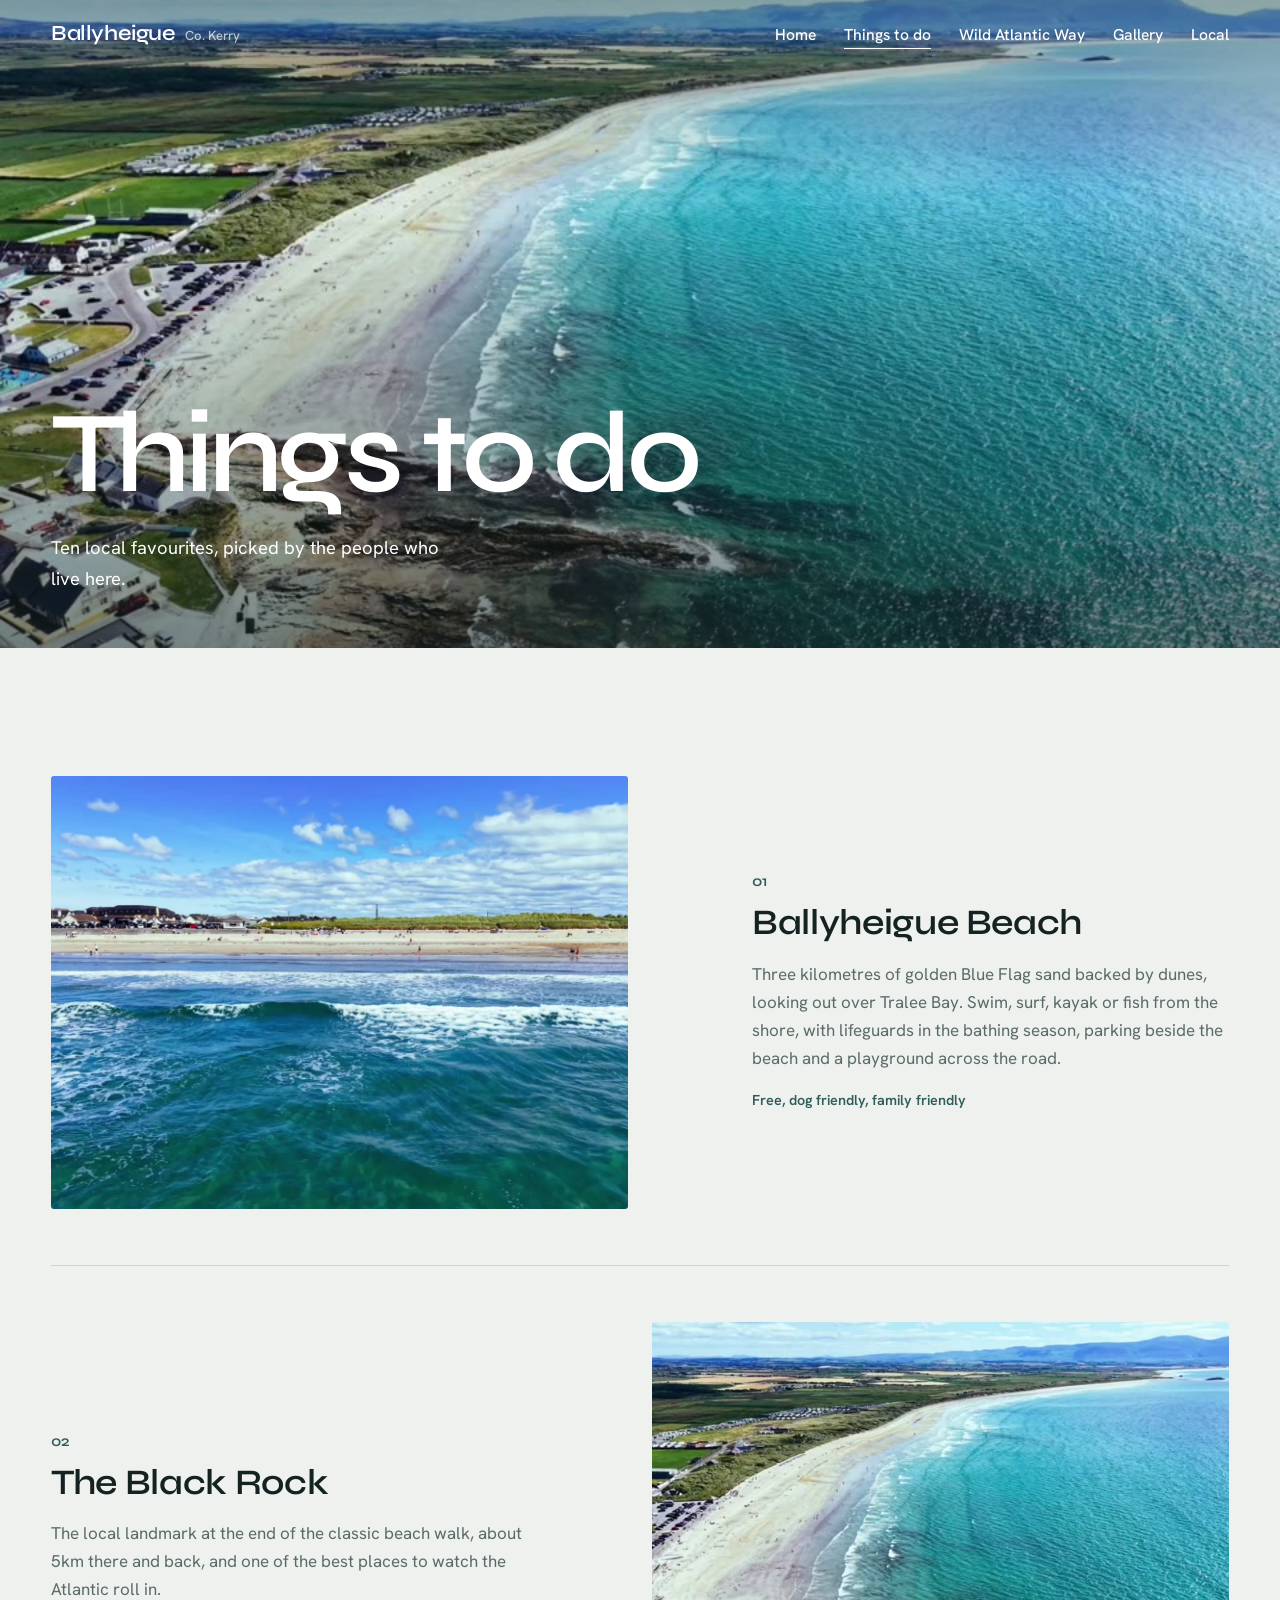
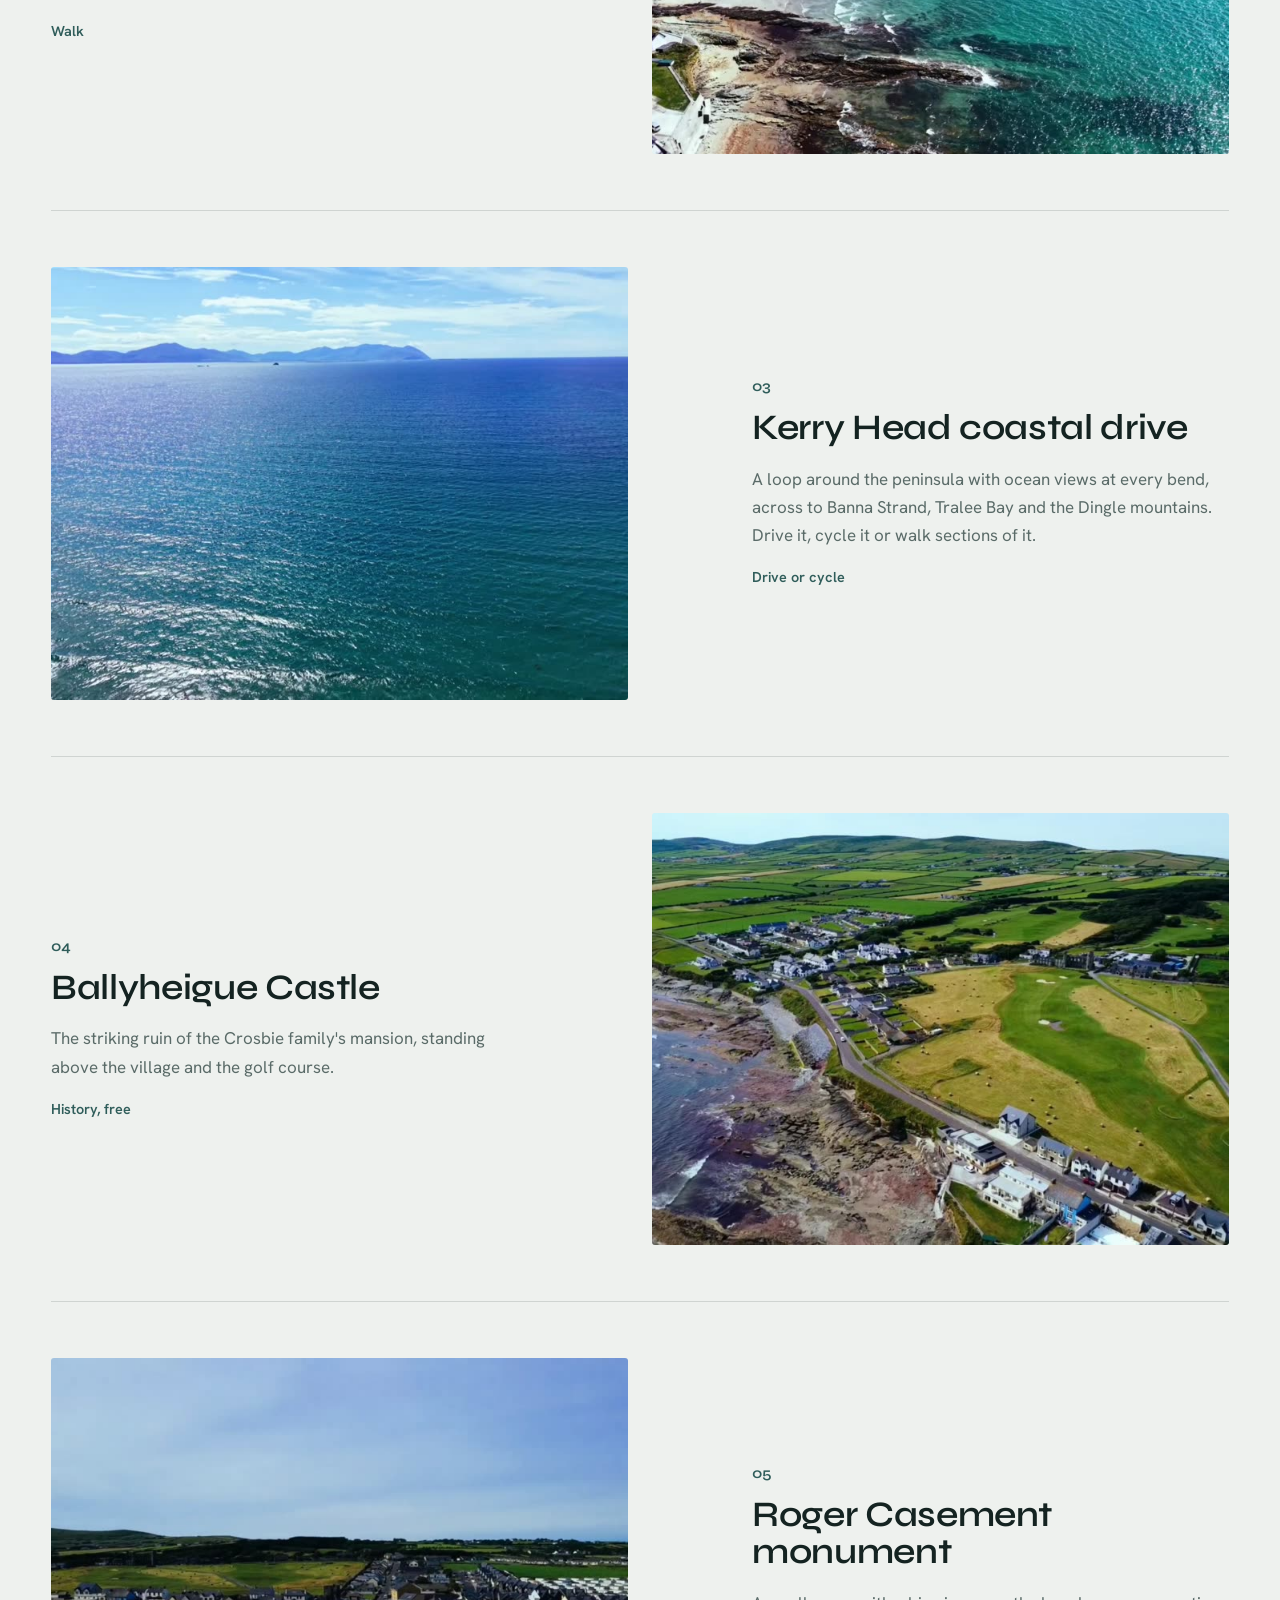
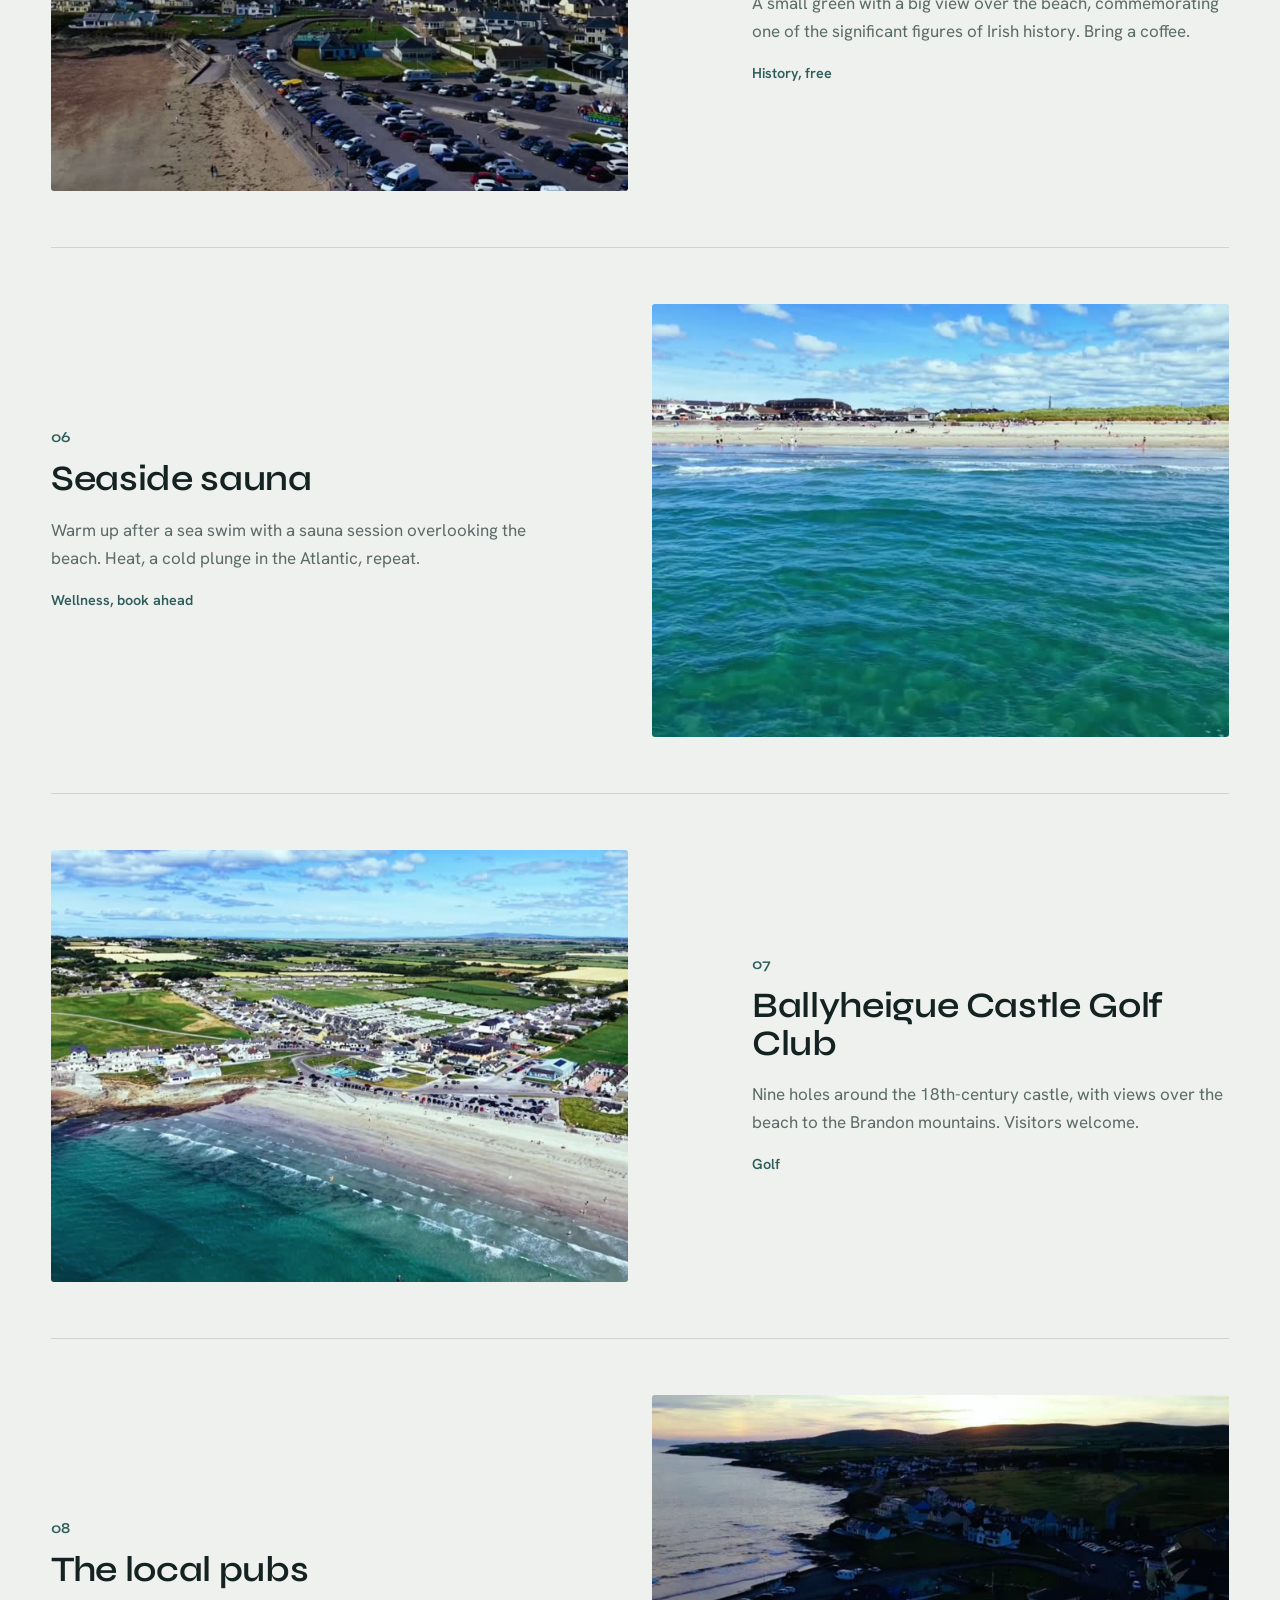
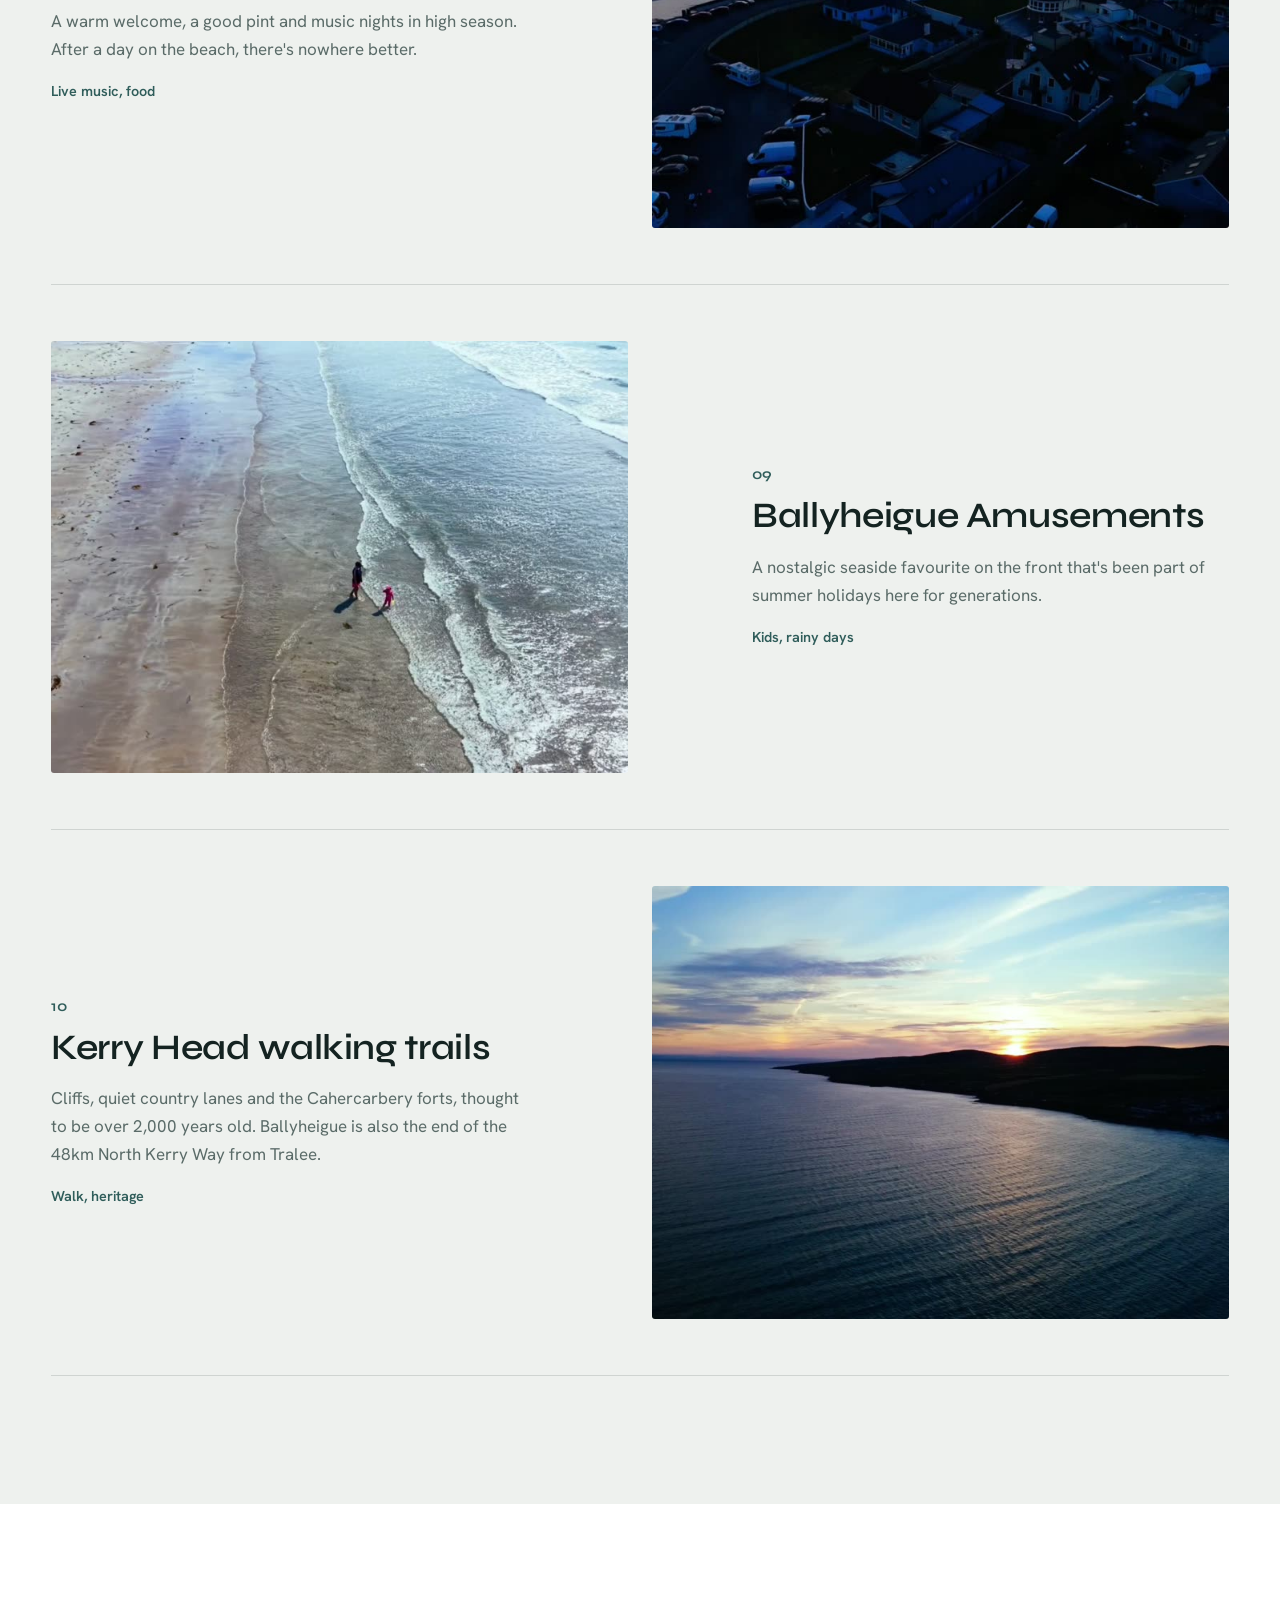
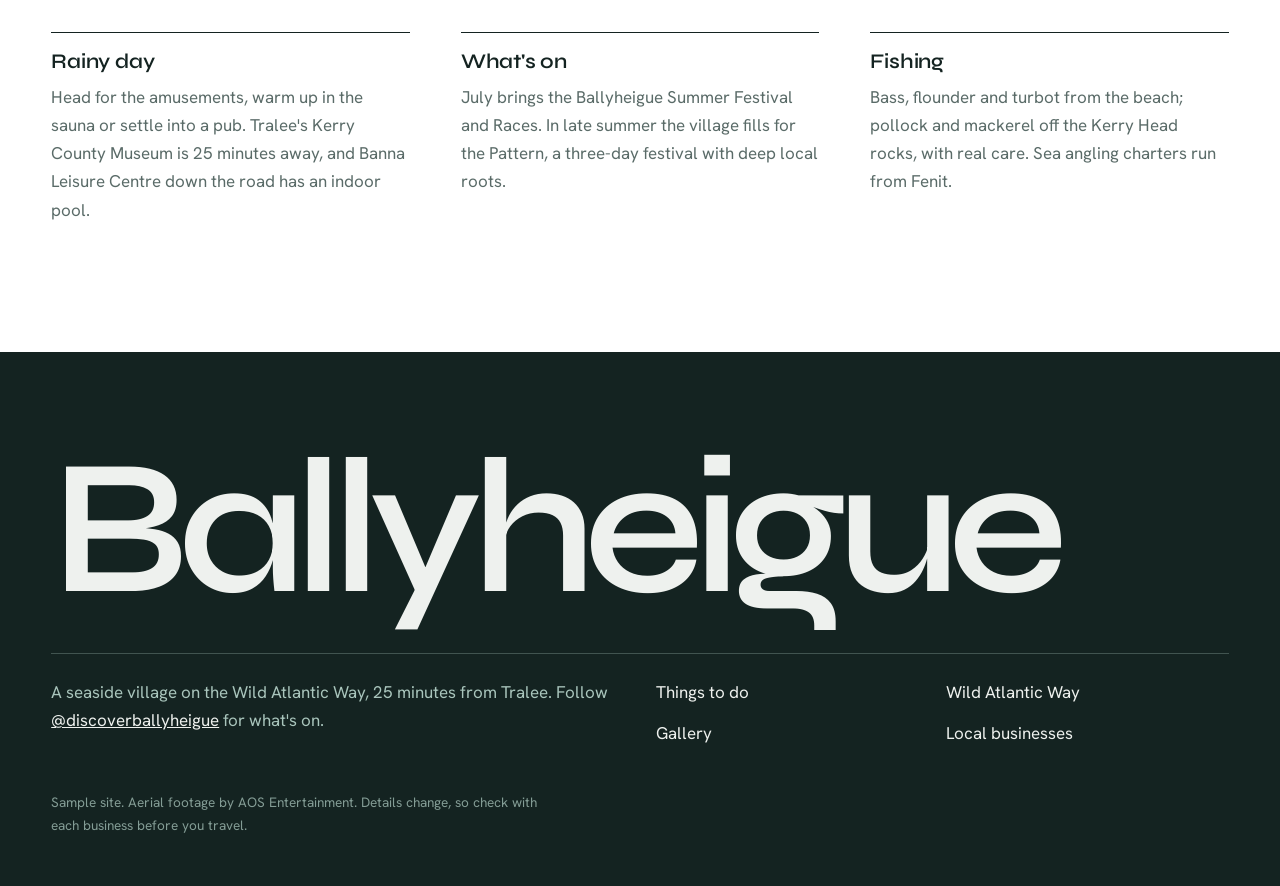
==== commit a7e73cf5: "Modern chic redesign with new layouts on every page Co-Authored-By: Claude Opus 5.5 <noreply@anthrop" ====
--- a/explore.html
+++ b/explore.html
@@ -7,44 +7,38 @@
 <meta name="description" content="Ten local favourites in Ballyheigue, Co. Kerry: the Blue Flag beach, Black Rock, Kerry Head, the castle, golf, sauna, pubs and more.">
 <meta property="og:title" content="Things to do in Ballyheigue | Discover Ballyheigue">
 <meta property="og:description" content="Ten local favourites in Ballyheigue, Co. Kerry: the Blue Flag beach, Black Rock, Kerry Head, the castle, golf, sauna, pubs and more.">
+<meta property="og:image" content="assets/drone/hero.jpg">
 <link rel="preconnect" href="https://fonts.googleapis.com"><link rel="preconnect" href="https://fonts.gstatic.com" crossorigin>
-<link href="https://fonts.googleapis.com/css2?family=Bricolage+Grotesque:opsz,wght@12..96,500;12..96,700;12..96,800&family=Figtree:wght@400;600;700&display=swap" rel="stylesheet">
+<link href="https://fonts.googleapis.com/css2?family=Syne:wght@500;600;700&family=Hanken+Grotesk:wght@400;500;600&display=swap" rel="stylesheet">
 <link rel="stylesheet" href="styles.css">
-<link rel="icon" href="data:image/svg+xml,<svg viewBox='0 0 40 40' aria-hidden='true'><circle cx='20' cy='20' r='20' fill='%230057B8'/><circle cx='20' cy='19' r='8' fill='%23F7C548'/><path d='M0 24c5-3 9-3 13 0s9 3 13 0 10-3 14 0v16H0z' fill='%233DD6C4'/><path d='M0 30c5-3 9-3 13 0s9 3 13 0 10-3 14 0v10H0z' fill='%23FF5A3C'/></svg>">
+<link rel="icon" href="data:image/svg+xml,%3Csvg xmlns='http://www.w3.org/2000/svg' viewBox='0 0 32 32'%3E%3Crect width='32' height='32' rx='8' fill='%23142321'/%3E%3Cpath d='M5 19c4-3 7-3 11 0s7 3 11 0' fill='none' stroke='%23A9C5BC' stroke-width='2.5' stroke-linecap='round'/%3E%3C/svg%3E">
 </head>
 <body>
-<header class="site-head"><div class="wrap">
-<a class="brand" href="index.html"><svg viewBox="0 0 40 40" aria-hidden="true"><circle cx="20" cy="20" r="20" fill="#0057B8"/>
-<circle cx="20" cy="19" r="8" fill="#F7C548"/><path d="M0 24c5-3 9-3 13 0s9 3 13 0 10-3 14 0v16H0z" fill="#3DD6C4"/>
-<path d="M0 30c5-3 9-3 13 0s9 3 13 0 10-3 14 0v10H0z" fill="#FF5A3C"/></svg>Discover Ballyheigue</a>
-<button class="menu-btn" aria-expanded="false" aria-controls="nav">Menu</button>
-<ul class="nav" id="nav"><li><a href="index.html">Home</a></li><li><a href="explore.html" aria-current="page">Things to do</a></li><li><a href="wild-atlantic-way.html">Wild Atlantic Way</a></li><li><a href="gallery.html">Gallery</a></li><li><a href="local.html">Local businesses</a></li></ul>
-</div></header>
-<main><section class="hero small"><div class="hero-media"><img class="scene" src="assets/drone/04-black-rock.jpg" alt=""></div>
-<div class="wrap"><h1>Things to do</h1><p class="tag">Ten local favourites, picked by the people who live here.</p></div></section><section><div class="wrap">
-<h2>Ten reasons to stay longer</h2>
-<p class="lede">Whether you're here for an afternoon or a week, start with these. Have a favourite we've missed? Tell us on Instagram.</p>
-<ol class="gems"><li class="gem" id="beach"><div><h3>Ballyheigue Beach</h3><p>Three kilometres of golden Blue Flag sand backed by dunes, looking out over Tralee Bay. Swim, surf, kayak or fish from the shore, and look out for lifeguards in the bathing season. There's parking beside the beach and a playground across the road.</p><div class="meta"><span class=chip>Free</span><span class=chip>Dog friendly</span><span class=chip>Family friendly</span></div></div></li><li class="gem" id="black-rock"><div><h3>The Black Rock</h3><p>The local landmark at the end of the classic beach walk, and one of the best spots to watch the Atlantic waves roll in.</p><div class="meta"><span class=chip>Walk</span><span class=chip>Waves</span></div></div></li><li class="gem" id="kerry-head-drive"><div><h3>Kerry Head coastal drive</h3><p>A loop around the peninsula with ocean views at every bend, across to Banna Strand, Tralee Bay and the Dingle mountains. Drive it, cycle it or walk sections of it.</p><div class="meta"><span class=chip>Drive</span><span class=chip>Cycle</span></div></div></li><li class="gem" id="castle"><div><h3>Ballyheigue Castle</h3><p>The striking ruin of the Crosbie family's mansion, standing above the village and the golf course. A fine backdrop for photos.</p><div class="meta"><span class=chip>History</span><span class=chip>Free</span></div></div></li><li class="gem" id="casement"><div><h3>Roger Casement monument</h3><p>A monument overlooking the Atlantic, commemorating one of the significant figures of Irish history.</p><div class="meta"><span class=chip>History</span></div></div></li><li class="gem" id="sauna"><div><h3>Seaside sauna</h3><p>Warm up after a sea swim with a sauna session overlooking the beach. Heat, a cold plunge in the Atlantic, repeat.</p><div class="meta"><span class=chip>Wellness</span><span class=chip>Book ahead</span></div></div></li><li class="gem" id="golf"><div><h3>Ballyheigue Castle Golf Club</h3><p>Nine holes laid out around the 18th-century castle, with views over the beach to the Brandon mountains. Visitors welcome.</p><div class="meta"><span class=chip>Golf</span><span class=chip>Visitors welcome</span></div></div></li><li class="gem" id="pubs"><div><h3>The local pubs</h3><p>A warm welcome, a good pint and trad sessions in high season. After a day on the beach, there's nowhere better.</p><div class="meta"><span class=chip>Live music</span><span class=chip>Food</span></div></div></li><li class="gem" id="amusements"><div><h3>Ballyheigue Amusements</h3><p>A nostalgic seaside favourite that's been part of summer holidays here for generations. A good one for rainy days.</p><div class="meta"><span class=chip>Kids</span><span class=chip>Rainy day</span></div></div></li><li class="gem" id="kerry-head"><div><h3>Kerry Head walking trails</h3><p>Dramatic cliffs, quiet country lanes and the Cahercarbery forts, thought to be over 2,000 years old. Ballyheigue is also the finishing point of the 48km North Kerry Way from Tralee.</p><div class="meta"><span class=chip>Walk</span><span class=chip>Heritage</span></div></div></li></ol>
-</div></section>
-<svg class="wave" viewBox="0 0 1440 60" preserveAspectRatio="none" aria-hidden="true" style="background:#0B1F3A"><path d="M0 0h1440v20c-120 30-240 30-360 10S840 0 720 20 480 50 360 30 120 0 0 20z" fill="#FFF6E4"/></svg>
-<section class="band-ink"><div class="wrap split">
-<div><h2>Rainy day?</h2><p class="lede">It's Kerry. Have a plan B.</p>
-<p>Head for the amusements, warm up in the sauna, settle into a pub or drive 20 minutes to Tralee for the Kerry County Museum and the leisure centres. Banna Leisure Centre, a couple of miles down the road, has an indoor pool.</p></div>
-<div><h2>What's on</h2><p class="lede">Summer is festival season.</p>
-<p>July brings the Ballyheigue Summer Festival and Races. In late summer the village fills for the Pattern, a three-day festival with deep local roots. Follow <a href="https://www.instagram.com/discoverballyheigue/" rel="noopener" style="color:var(--gold)">@discoverballyheigue</a> for dates.</p>
-<h2 style="margin-top:1.4em">Fishing</h2><p class="lede">Bass, flounder and turbot from the beach.</p>
-<p>The rocks on Kerry Head give pollock, mackerel and wrasse, but take real care there. Sea angling charters run from Fenit Marina, 10km across the bay.</p></div>
-</div></section></main>
-<footer class="site-foot"><div class="wrap">
-<div class="cols">
-<div><h2>Stay for sunset.</h2><p>Ballyheigue, Co. Kerry, on the Wild Atlantic Way. Follow <a href="https://www.instagram.com/discoverballyheigue/" rel="noopener">@discoverballyheigue</a> for hidden gems, local favourites and what's on in the village.</p></div>
-<div><ul><li><a href="index.html">Home</a></li><li><a href="explore.html">Things to do</a></li><li><a href="wild-atlantic-way.html">Wild Atlantic Way</a></li></ul></div>
-<div><ul><li><a href="gallery.html">Gallery</a></li><li><a href="local.html">Local businesses</a></li><li><a href="https://www.instagram.com/discoverballyheigue/" rel="noopener">Instagram</a></li></ul></div>
+<header class="head" id="top">
+<a class="mark" href="index.html">Ballyheigue<span>Co. Kerry</span></a>
+<button class="menu" aria-expanded="false" aria-controls="nav">Menu</button>
+<nav aria-label="Main"><ul id="nav"><li><a href="index.html">Home</a></li><li><a href="explore.html" aria-current=page>Things to do</a></li><li><a href="wild-atlantic-way.html">Wild Atlantic Way</a></li><li><a href="gallery.html">Gallery</a></li><li><a href="local.html">Local</a></li></ul></nav>
+</header>
+<main><section class="phero "><div class="phero-media"><img src="assets/drone/04-black-rock.jpg" alt="" loading="lazy"></div>
+<div class="phero-text"><h1>Things to do</h1><p>Ten local favourites, picked by the people who live here.</p></div></section><section class="wrap-narrow"><ol class="gems"><li class="gem" id="beach"><figure><img src="assets/drone/hero.jpg" alt="Ballyheigue Beach" loading="lazy"></figure><div class="gem-text"><span class="gem-n">01</span><h3>Ballyheigue Beach</h3><p>Three kilometres of golden Blue Flag sand backed by dunes, looking out over Tralee Bay. Swim, surf, kayak or fish from the shore, with lifeguards in the bathing season, parking beside the beach and a playground across the road.</p><p class="tagline">Free, dog friendly, family friendly</p></div></li><li class="gem" id="black-rock"><figure><img src="assets/drone/04-black-rock.jpg" alt="The Black Rock" loading="lazy"></figure><div class="gem-text"><span class="gem-n">02</span><h3>The Black Rock</h3><p>The local landmark at the end of the classic beach walk, about 5km there and back, and one of the best places to watch the Atlantic roll in.</p><p class="tagline">Walk</p></div></li><li class="gem" id="kerry-head-drive"><figure><img src="assets/drone/01-kerry-head.jpg" alt="Kerry Head coastal drive" loading="lazy"></figure><div class="gem-text"><span class="gem-n">03</span><h3>Kerry Head coastal drive</h3><p>A loop around the peninsula with ocean views at every bend, across to Banna Strand, Tralee Bay and the Dingle mountains. Drive it, cycle it or walk sections of it.</p><p class="tagline">Drive or cycle</p></div></li><li class="gem" id="castle"><figure><img src="assets/drone/10-golf-village.jpg" alt="Ballyheigue Castle" loading="lazy"></figure><div class="gem-text"><span class="gem-n">04</span><h3>Ballyheigue Castle</h3><p>The striking ruin of the Crosbie family's mansion, standing above the village and the golf course.</p><p class="tagline">History, free</p></div></li><li class="gem" id="casement"><figure><img src="assets/drone/06-long-beach.jpg" alt="Roger Casement monument" loading="lazy"></figure><div class="gem-text"><span class="gem-n">05</span><h3>Roger Casement monument</h3><p>A small green with a big view over the beach, commemorating one of the significant figures of Irish history. Bring a coffee.</p><p class="tagline">History, free</p></div></li><li class="gem" id="sauna"><figure><img src="assets/drone/03-waves.jpg" alt="Seaside sauna" loading="lazy"></figure><div class="gem-text"><span class="gem-n">06</span><h3>Seaside sauna</h3><p>Warm up after a sea swim with a sauna session overlooking the beach. Heat, a cold plunge in the Atlantic, repeat.</p><p class="tagline">Wellness, book ahead</p></div></li><li class="gem" id="golf"><figure><img src="assets/drone/02-village.jpg" alt="Ballyheigue Castle Golf Club" loading="lazy"></figure><div class="gem-text"><span class="gem-n">07</span><h3>Ballyheigue Castle Golf Club</h3><p>Nine holes around the 18th-century castle, with views over the beach to the Brandon mountains. Visitors welcome.</p><p class="tagline">Golf</p></div></li><li class="gem" id="pubs"><figure><img src="assets/drone/08-village-evening.jpg" alt="The local pubs" loading="lazy"></figure><div class="gem-text"><span class="gem-n">08</span><h3>The local pubs</h3><p>A warm welcome, a good pint and music nights in high season. After a day on the beach, there's nowhere better.</p><p class="tagline">Live music, food</p></div></li><li class="gem" id="amusements"><figure><img src="assets/drone/09-shoreline.jpg" alt="Ballyheigue Amusements" loading="lazy"></figure><div class="gem-text"><span class="gem-n">09</span><h3>Ballyheigue Amusements</h3><p>A nostalgic seaside favourite on the front that's been part of summer holidays here for generations.</p><p class="tagline">Kids, rainy days</p></div></li><li class="gem" id="kerry-head"><figure><img src="assets/drone/07-sunset.jpg" alt="Kerry Head walking trails" loading="lazy"></figure><div class="gem-text"><span class="gem-n">10</span><h3>Kerry Head walking trails</h3><p>Cliffs, quiet country lanes and the Cahercarbery forts, thought to be over 2,000 years old. Ballyheigue is also the end of the 48km North Kerry Way from Tralee.</p><p class="tagline">Walk, heritage</p></div></li></ol></section>
+<section class="three">
+<div><h3>Rainy day</h3><p>Head for the amusements, warm up in the sauna or settle into a pub. Tralee's Kerry County Museum is 25 minutes away, and Banna Leisure Centre down the road has an indoor pool.</p></div>
+<div><h3>What's on</h3><p>July brings the Ballyheigue Summer Festival and Races. In late summer the village fills for the Pattern, a three-day festival with deep local roots.</p></div>
+<div><h3>Fishing</h3><p>Bass, flounder and turbot from the beach; pollock and mackerel off the Kerry Head rocks, with real care. Sea angling charters run from Fenit.</p></div>
+</section></main>
+<footer class="foot">
+<div class="foot-in">
+<p class="foot-word" aria-hidden="true">Ballyheigue</p>
+<div class="foot-cols">
+<p>A seaside village on the Wild Atlantic Way, 25 minutes from Tralee. Follow <a href="https://www.instagram.com/discoverballyheigue/" rel="noopener">@discoverballyheigue</a> for what's on.</p>
+<ul><li><a href="explore.html">Things to do</a></li><li><a href="wild-atlantic-way.html">Wild Atlantic Way</a></li><li><a href="gallery.html">Gallery</a></li><li><a href="local.html">Local businesses</a></li></ul>
 </div>
-<p class="small">Sample site. Aerial footage by AOS Entertainment. Opening hours and details change, so check with each business before you travel.</p>
-</div></footer>
+<p class="fine">Sample site. Aerial footage by AOS Entertainment. Details change, so check with each business before you travel.</p>
+</div>
+</footer>
 <script>
-const b=document.querySelector('.menu-btn'),n=document.getElementById('nav');
-b.addEventListener('click',()=>{const o=n.classList.toggle('open');b.setAttribute('aria-expanded',o);b.textContent=o?'Close':'Menu'});
+const h=document.querySelector('.head'),m=document.querySelector('.menu'),n=document.getElementById('nav');
+const s=()=>h.classList.toggle('solid',scrollY>40);addEventListener('scroll',s,{passive:true});s();
+m.addEventListener('click',()=>{const o=h.classList.toggle('open');m.setAttribute('aria-expanded',o);m.textContent=o?'Close':'Menu'});
 </script>
 </body></html>
--- a/styles.css
+++ b/styles.css
@@ -1,170 +1,188 @@
-/* Discover Ballyheigue — sample tourism site
-   Palette: Atlantic cobalt, sea-foam, sunset coral, sand gold, sea-pink thrift, night ink */
+/* Discover Ballyheigue — modern chic edition
+   Atlantic mist, deep sea ink, sea glass, dune sand. Quiet palette; the footage does the talking. */
 :root{
-  --ink:#0B1F3A;
-  --atlantic:#0057B8;
-  --foam:#3DD6C4;
-  --coral:#FF5A3C;
-  --gold:#F7C548;
-  --thrift:#F28AB8;
-  --sand:#FFF6E4;
-  --paper:#FFFFFF;
-  --muted:#4A5A72;
-  --radius-lg:28px;
-  --radius-sm:10px;
-  --display:"Bricolage Grotesque",system-ui,sans-serif;
-  --body:"Figtree",system-ui,sans-serif;
-  --wrap:1180px;
+  --mist:#EEF1EE;
+  --ink:#142321;
+  --sea:#2F5D5A;
+  --glass:#A9C5BC;
+  --sand:#E6DCCB;
+  --white:#FFFFFF;
+  --muted:#5A6B68;
+  --line:rgba(20,35,33,.14);
+  --display:"Syne",system-ui,sans-serif;
+  --body:"Hanken Grotesk",system-ui,sans-serif;
+  --gutter:clamp(20px,4vw,56px);
+  --max:1320px;
 }
 *{box-sizing:border-box}
 html{scroll-behavior:smooth}
 @media (prefers-reduced-motion:reduce){html{scroll-behavior:auto}*{animation:none!important;transition:none!important}}
-body{margin:0;font-family:var(--body);font-size:1.0625rem;line-height:1.6;color:var(--ink);background:var(--sand)}
-img,video,svg{max-width:100%;display:block}
+body{margin:0;background:var(--mist);color:var(--ink);font:400 1.0625rem/1.65 var(--body);-webkit-font-smoothing:antialiased}
+img,video{display:block;max-width:100%}
 a{color:inherit}
-:focus-visible{outline:3px solid var(--coral);outline-offset:3px;border-radius:4px}
-.wrap{max-width:var(--wrap);margin:0 auto;padding:0 20px}
-h1,h2,h3{font-family:var(--display);line-height:1.05;margin:0 0 .5em;letter-spacing:-.02em}
-h2{font-size:clamp(2rem,5vw,3.4rem);font-weight:800}
-h3{font-size:1.35rem;font-weight:700;letter-spacing:-.01em}
-p{margin:0 0 1em;max-width:66ch}
-.lede{font-size:1.25rem;color:var(--muted)}
+:focus-visible{outline:2px solid var(--sea);outline-offset:3px}
+h1,h2,h3{font-family:var(--display);font-weight:600;letter-spacing:-.02em;line-height:1.05;margin:0 0 .5em}
+h2{font-size:clamp(2rem,4.2vw,3.4rem)}
+h3{font-size:1.3rem;letter-spacing:-.01em}
+p{margin:0 0 1em;max-width:62ch}
+.lede{font-size:1.25rem;line-height:1.55}
+.link{display:inline-block;font-weight:600;text-decoration:none;padding-bottom:3px;background:linear-gradient(currentColor,currentColor) 0 100%/100% 1.5px no-repeat;transition:background-size .25s}
+.link:hover{background-size:40% 1.5px}
 
-/* Header */
-.site-head{position:sticky;top:0;z-index:50;background:rgba(255,246,228,.92);backdrop-filter:blur(10px);border-bottom:1px solid rgba(11,31,58,.08)}
-.site-head .wrap{display:flex;align-items:center;justify-content:space-between;gap:16px;min-height:68px}
-.brand{font-family:var(--display);font-weight:800;font-size:1.35rem;text-decoration:none;display:flex;align-items:center;gap:10px}
-.brand svg{width:34px;height:34px}
-.nav{display:flex;gap:4px;list-style:none;margin:0;padding:0}
-.nav a{display:block;padding:8px 14px;border-radius:999px;text-decoration:none;font-weight:600;font-size:.98rem}
-.nav a:hover{background:rgba(0,87,184,.08)}
-.nav a[aria-current="page"]{background:var(--ink);color:var(--sand)}
-.menu-btn{display:none;background:var(--ink);color:var(--sand);border:0;border-radius:999px;padding:10px 16px;font:600 .95rem var(--body);cursor:pointer}
+/* Header: sits over the footage, turns solid on scroll */
+.head{position:fixed;inset:0 0 auto;z-index:50;display:flex;align-items:center;justify-content:space-between;gap:20px;padding:20px var(--gutter);color:var(--white);transition:background .25s,color .25s,padding .25s}
+.head.solid,.head.open{background:rgba(238,241,238,.92);backdrop-filter:blur(12px);color:var(--ink);padding-top:14px;padding-bottom:14px;box-shadow:0 1px 0 var(--line)}
+.mark{font:600 1.35rem/1 var(--display);letter-spacing:-.02em;text-decoration:none;display:flex;align-items:baseline;gap:10px}
+.mark span{font:500 .82rem var(--body);letter-spacing:0;opacity:.7}
+.head ul{display:flex;gap:28px;list-style:none;margin:0;padding:0}
+.head nav a{text-decoration:none;font-weight:500;font-size:.98rem;padding:4px 0;background:linear-gradient(currentColor,currentColor) 0 100%/0 1.5px no-repeat;transition:background-size .2s}
+.head nav a:hover,.head nav a[aria-current="page"]{background-size:100% 1.5px}
+.menu{display:none;font:600 .95rem var(--body);background:none;border:1.5px solid currentColor;color:inherit;border-radius:999px;padding:7px 16px;cursor:pointer}
 @media (max-width:860px){
-  .menu-btn{display:block}
-  .nav{display:none;position:absolute;top:68px;left:0;right:0;flex-direction:column;background:var(--sand);padding:12px 20px 20px;border-bottom:1px solid rgba(11,31,58,.1)}
-  .nav.open{display:flex}
-  .nav a{padding:12px 14px}
+  .menu{display:block}
+  .head nav{display:none;position:absolute;top:100%;left:0;right:0;background:var(--mist);padding:8px var(--gutter) 24px;box-shadow:0 1px 0 var(--line)}
+  .head.open nav{display:block}
+  .head ul{flex-direction:column;gap:0}
+  .head nav a{display:block;padding:14px 0;font-size:1.2rem;border-bottom:1px solid var(--line);background:none}
 }
 
-/* Hero */
-.hero{position:relative;min-height:min(92vh,820px);display:flex;align-items:flex-end;overflow:hidden;color:var(--paper);background:var(--ink)}
-.hero-media{position:absolute;inset:0}
-.hero-media video,.hero-media .scene{position:absolute;inset:0;width:100%;height:100%;object-fit:cover}
-.hero::after{content:"";position:absolute;inset:0;background:linear-gradient(180deg,rgba(11,31,58,0) 35%,rgba(11,31,58,.75) 100%);pointer-events:none}
-.hero .wrap{position:relative;z-index:2;padding-bottom:9vh;width:100%}
-.hero h1{font-size:clamp(3.6rem,15vw,12rem);font-weight:800;letter-spacing:-.045em;line-height:.86;margin:0}
-.hero .tag{font-family:var(--display);font-size:clamp(1.15rem,2.6vw,1.6rem);font-weight:500;margin:.6em 0 1.2em;max-width:30ch}
-.hero.small{min-height:52vh}
-.hero.small h1{font-size:clamp(3rem,10vw,7.5rem)}
+/* Home hero */
+.hero{position:relative;height:100svh;min-height:560px;color:var(--white);overflow:hidden;background:var(--ink)}
+.hero-media,.hero-media video{position:absolute;inset:0;width:100%;height:100%;object-fit:cover}
+.hero::after{content:"";position:absolute;inset:0;background:linear-gradient(180deg,rgba(20,35,33,.35) 0%,transparent 22%,transparent 50%,rgba(20,35,33,.6) 100%)}
+.coords{position:absolute;z-index:2;top:96px;right:var(--gutter);margin:0;font-size:.9rem;font-weight:500;opacity:.85}
+.hero-foot{position:absolute;z-index:2;left:var(--gutter);right:var(--gutter);bottom:clamp(24px,5vh,56px);display:grid;grid-template-columns:1fr minmax(220px,320px);align-items:end;gap:32px}
+.hero h1{font-size:clamp(3.6rem,12.5vw,13rem);line-height:.82;letter-spacing:-.055em;margin:0 0 -.06em}
+.hero-side p{font-size:1.1rem;line-height:1.5;margin-bottom:.9em}
+@media (max-width:760px){.hero-foot{grid-template-columns:1fr}.coords{top:84px}}
 
-/* Sunset scene (fallback until drone footage is added) */
-.scene .sky{fill:url(#skyGrad)}
-.scene .sun{animation:sink 3.2s cubic-bezier(.2,.7,.2,1) both}
-@keyframes sink{from{transform:translateY(-140px)}to{transform:translateY(0)}}
+/* Page heroes */
+.phero{position:relative;height:72svh;min-height:440px;color:var(--white);overflow:hidden;background:var(--ink)}
+.phero-media,.phero-media img{position:absolute;inset:0;width:100%;height:100%;object-fit:cover}
+.phero::after{content:"";position:absolute;inset:0;background:linear-gradient(180deg,rgba(20,35,33,.4) 0%,transparent 30%,rgba(20,35,33,.55) 100%)}
+.phero-text{position:absolute;z-index:2;left:var(--gutter);right:var(--gutter);bottom:clamp(28px,6vh,64px)}
+.phero h1{font-size:clamp(3rem,9vw,8.5rem);line-height:.88;letter-spacing:-.045em;margin:0 0 .25em}
+.phero p{font-size:1.15rem;max-width:42ch;margin:0}
 
-/* Buttons */
-.btn{display:inline-flex;align-items:center;gap:10px;padding:14px 24px;border-radius:999px;font-weight:700;text-decoration:none;font-size:1rem;border:2px solid transparent}
-.btn-coral{background:var(--coral);color:var(--paper)}
-.btn-coral:hover{background:#e8472b}
-.btn-ghost{border-color:currentColor}
-.btn-row{display:flex;flex-wrap:wrap;gap:12px}
+/* Layout helpers */
+section{padding:clamp(72px,10vw,140px) var(--gutter)}
+.grid{display:grid;grid-template-columns:repeat(12,1fr);gap:24px;max-width:var(--max);margin:0 auto}
+.sec-head{max-width:var(--max);margin:0 auto 40px;display:flex;justify-content:space-between;align-items:baseline;gap:24px;flex-wrap:wrap}
+.sec-head h2{margin:0}
+.sec-head p{margin:0;color:var(--muted)}
 
-/* Sections */
-section{padding:clamp(64px,10vw,120px) 0}
-.band-ink{background:var(--ink);color:var(--sand)}
-.band-ink .lede{color:#B9C6DA}
-.band-atlantic{background:var(--atlantic);color:var(--paper)}
-.band-atlantic .lede{color:#D6E6FF}
-.band-paper{background:var(--paper)}
-.wave{display:block;width:100%;height:60px;margin-top:-1px}
+/* Intro */
+.c-statement{grid-column:1 / span 6;font-size:clamp(2rem,3.6vw,3.2rem)}
+.c-copy{grid-column:8 / span 5}
+.c-copy p:not(.lede){color:var(--muted)}
+.facts{display:grid;grid-template-columns:repeat(3,1fr);margin:40px 0 0;border-top:1px solid var(--ink)}
+.facts div{padding-top:14px}
+.facts dt{font-size:.88rem;color:var(--muted)}
+.facts dd{margin:0;font:600 clamp(1.7rem,2.6vw,2.3rem)/1.1 var(--display);letter-spacing:-.03em;white-space:nowrap}
+@media (max-width:900px){.c-statement,.c-copy{grid-column:1 / -1}}
 
-.split{display:grid;grid-template-columns:1.1fr .9fr;gap:clamp(32px,6vw,80px);align-items:center}
-@media (max-width:860px){.split{grid-template-columns:1fr}}
+/* Plan rail */
+.plan{padding-top:0}
+.rail{max-width:var(--max);margin:0 auto;display:grid;grid-template-columns:repeat(4,1fr);gap:24px}
+.card{text-decoration:none;display:block}
+.card img{width:100%;aspect-ratio:3/4;object-fit:cover;border-radius:3px;margin-bottom:18px;transition:transform .5s cubic-bezier(.2,.7,.2,1),filter .3s}
+.card:hover img{transform:scale(1.02);filter:brightness(1.05)}
+.card h3{margin-bottom:.3em}
+.card p{color:var(--muted);font-size:.98rem;margin:0}
+@media (max-width:900px){.rail{grid-template-columns:none;grid-auto-flow:column;grid-auto-columns:72%;overflow-x:auto;scroll-snap-type:x mandatory;padding-bottom:12px}.card{scroll-snap-align:start}}
 
-/* Facts strip */
-.facts{display:grid;grid-template-columns:repeat(3,1fr);gap:0;border-top:2px solid var(--ink);margin-top:40px}
-.facts div{padding:22px 20px 0 0}
-.facts strong{display:block;font-family:var(--display);font-size:clamp(2rem,4vw,3rem);line-height:1;letter-spacing:-.03em}
-.facts span{color:var(--muted)}
-@media (max-width:640px){.facts{grid-template-columns:1fr}}
+/* Award */
+.award{background:var(--sand);text-align:center}
+.award-big{font:600 clamp(2.6rem,7.5vw,7rem)/.95 var(--display);letter-spacing:-.045em;max-width:14ch;margin:0 auto .35em}
+.award p:not(.award-big){margin:0 auto 1.4em;color:var(--muted)}
 
-/* Postcard tiles */
-.postcards{display:grid;grid-template-columns:repeat(auto-fit,minmax(260px,1fr));gap:22px;margin-top:40px}
-.postcard{border-radius:var(--radius-lg);padding:28px;min-height:250px;display:flex;flex-direction:column;justify-content:flex-end;text-decoration:none;position:relative;overflow:hidden}
-.postcard h3{font-size:1.6rem}
-.postcard p{margin:0}
-.pc-coral{background:var(--coral);color:var(--paper)}
-.pc-foam{background:var(--foam);color:var(--ink)}
-.pc-gold{background:var(--gold);color:var(--ink)}
-.pc-thrift{background:var(--thrift);color:var(--ink)}
-.postcard .go{position:absolute;top:22px;right:22px;width:44px;height:44px;border-radius:50%;background:rgba(255,255,255,.9);color:var(--ink);display:grid;place-items:center;transition:transform .2s}
-a.postcard:hover .go{transform:rotate(-45deg)}
+/* Full-bleed sunset */
+.fullband{position:relative;height:88svh;min-height:480px;padding:0;color:var(--white);overflow:hidden;background:var(--ink)}
+.fullband video{position:absolute;inset:0;width:100%;height:100%;object-fit:cover}
+.fullband::after{content:"";position:absolute;inset:0;background:linear-gradient(90deg,rgba(20,35,33,.55),transparent 60%)}
+.fullband-text{position:absolute;z-index:2;left:var(--gutter);bottom:clamp(32px,8vh,80px);max-width:440px}
+.fullband h2{font-size:clamp(2.6rem,6vw,5rem)}
 
-/* Gems list (it really is a top 10) */
-.gems{list-style:none;padding:0;margin:48px 0 0;counter-reset:gem}
-.gem{display:grid;grid-template-columns:120px 1fr;gap:28px;padding:34px 0;border-top:1px solid rgba(11,31,58,.15);counter-increment:gem}
-.gem::before{content:counter(gem);font-family:var(--display);font-weight:800;font-size:5.5rem;line-height:.8;color:var(--atlantic);letter-spacing:-.05em}
-.gem:nth-child(3n+2)::before{color:var(--coral)}
-.gem:nth-child(3n)::before{color:var(--foam)}
-.gem h3{font-size:1.7rem}
-.gem .meta{display:flex;flex-wrap:wrap;gap:8px;margin-top:6px}
-.chip{display:inline-block;padding:4px 12px;border-radius:999px;background:var(--paper);border:1px solid rgba(11,31,58,.14);font-size:.88rem;font-weight:600}
-@media (max-width:640px){.gem{grid-template-columns:1fr;gap:6px}.gem::before{font-size:3.6rem}}
+/* Things to do: alternating editorial rows */
+.wrap-narrow{max-width:calc(var(--max) + 2 * var(--gutter));margin:0 auto}
+.gems{list-style:none;margin:0;padding:0}
+.gem{display:grid;grid-template-columns:repeat(12,1fr);gap:24px;align-items:center;padding:clamp(28px,5vw,56px) 0;border-bottom:1px solid var(--line)}
+.gem:first-child{padding-top:0}
+.gem figure{grid-column:1 / span 6;margin:0}
+.gem img{width:100%;aspect-ratio:4/3;object-fit:cover;border-radius:3px}
+.gem-text{grid-column:8 / span 5}
+.gem:nth-child(even) figure{grid-column:7 / span 6;order:2}
+.gem:nth-child(even) .gem-text{grid-column:1 / span 5;order:1}
+.gem-n{display:block;font:600 .95rem var(--display);color:var(--sea);margin-bottom:14px}
+.gem h3{font-size:clamp(1.7rem,2.8vw,2.4rem)}
+.gem p{color:var(--muted)}
+.tagline{font-size:.9rem;font-weight:600;color:var(--sea)!important;margin:0}
+@media (max-width:860px){.gem figure,.gem-text,.gem:nth-child(even) figure,.gem:nth-child(even) .gem-text{grid-column:1 / -1;order:0}}
 
-/* Route map */
-.route{background:var(--paper);border-radius:var(--radius-lg);padding:clamp(20px,4vw,40px)}
-.stops{list-style:none;padding:0;margin:0;position:relative}
-.stops li{position:relative;padding:0 0 30px 44px}
-.stops li::before{content:"";position:absolute;left:9px;top:8px;bottom:-8px;width:3px;background:repeating-linear-gradient(var(--atlantic) 0 8px,transparent 8px 14px)}
-.stops li:last-child::before{display:none}
-.stops li::after{content:"";position:absolute;left:0;top:4px;width:21px;height:21px;border-radius:50%;background:var(--paper);border:4px solid var(--atlantic)}
-.stops li.here::after{background:var(--coral);border-color:var(--coral);box-shadow:0 0 0 6px rgba(255,90,60,.25)}
-.stops h3{margin-bottom:.2em}
-.stops .dist{font-weight:700;color:var(--atlantic);font-size:.92rem}
-.stops p{margin:0;color:var(--muted)}
+.three{display:grid;grid-template-columns:repeat(3,1fr);gap:clamp(24px,4vw,56px);background:var(--white)}
+.three > div{border-top:1px solid var(--ink);padding-top:18px}
+.three p{color:var(--muted);margin:0}
+@media (max-width:860px){.three{grid-template-columns:1fr}}
+
+/* Wild Atlantic Way */
+.split-sticky{display:grid;grid-template-columns:5fr 7fr;gap:clamp(32px,6vw,96px);max-width:calc(var(--max) + 2 * var(--gutter));margin:0 auto;align-items:start}
+.sticky{position:sticky;top:110px}
+.sticky h3{margin-top:1.6em;font-size:1.15rem}
+.sticky p:not(.lede){color:var(--muted)}
+.stops{list-style:none;margin:0;padding:0;border-top:1px solid var(--ink)}
+.stops li{display:grid;grid-template-columns:1fr auto;gap:4px 24px;padding:26px 0;border-bottom:1px solid var(--line)}
+.stops h3{font-size:clamp(1.5rem,2.6vw,2.2rem);margin:0}
+.stops span{grid-row:1;grid-column:2;align-self:center;font-size:.92rem;font-weight:600;color:var(--muted);white-space:nowrap}
+.stops p{grid-column:1 / -1;margin:0;color:var(--muted)}
+.stops li.here{background:var(--glass);padding-left:20px;padding-right:20px;border-bottom-color:transparent}
+.stops li.here span,.stops li.here p{color:var(--ink)}
+@media (max-width:900px){.split-sticky{grid-template-columns:1fr}.sticky{position:static}}
 
 /* Gallery */
-.gallery{display:grid;grid-template-columns:repeat(12,1fr);grid-auto-rows:180px;gap:14px;margin-top:40px}
-.tile{position:relative;border-radius:var(--radius-sm);overflow:hidden;background:var(--ink);grid-column:span 4;grid-row:span 2}
-.tile.wide{grid-column:span 8}
-.tile.tall{grid-row:span 3}
-.tile video,.tile img,.tile svg{position:absolute;inset:0;width:100%;height:100%;object-fit:cover}
-.tile figcaption{position:absolute;left:12px;bottom:12px;background:rgba(11,31,58,.78);color:var(--sand);padding:6px 12px;border-radius:999px;font-size:.9rem;font-weight:600}
-@media (max-width:860px){.gallery{grid-template-columns:1fr 1fr;grid-auto-rows:160px}.tile,.tile.wide{grid-column:span 2}}
+.wrap-wide{max-width:calc(var(--max) + 2 * var(--gutter));margin:0 auto}
+.hint{color:var(--muted);font-size:.95rem}
+.masonry{columns:3 300px;column-gap:20px;margin-top:24px}
+.shot{break-inside:avoid;margin:0 0 28px;cursor:pointer}
+.shot video{width:100%;aspect-ratio:16/9;object-fit:cover;border-radius:3px;background:var(--sand)}
+.shot:nth-child(3n+2) video{aspect-ratio:4/5}
+.shot:nth-child(5n) video{aspect-ratio:1}
+.shot figcaption{font-size:.92rem;color:var(--muted);margin-top:10px}
+.films{padding-top:0}
+.yt-grid{display:grid;grid-template-columns:1fr 1fr;gap:20px;margin-bottom:24px}
+.yt{position:relative;aspect-ratio:16/9;border-radius:3px;overflow:hidden;background:var(--ink)}
+.yt iframe{position:absolute;inset:0;width:100%;height:100%;border:0}
+@media (max-width:760px){.yt-grid{grid-template-columns:1fr}}
 
-/* Directory */
-.dir-filter{display:flex;flex-wrap:wrap;gap:10px;margin:32px 0 8px}
-.dir-filter button{font:600 .98rem var(--body);padding:10px 18px;border-radius:999px;border:2px solid var(--ink);background:transparent;color:var(--ink);cursor:pointer}
-.dir-filter button[aria-pressed="true"]{background:var(--ink);color:var(--sand)}
-.dir-group{margin-top:48px}
-.dir-group > h3{font-size:2rem;display:flex;align-items:center;gap:14px}
-.dir-group > h3 .dot{width:18px;height:18px;border-radius:50%}
-.listing{display:grid;grid-template-columns:1fr auto;gap:8px 24px;align-items:center;padding:22px 0;border-top:1px solid rgba(11,31,58,.14)}
-.listing h4{font-family:var(--display);font-size:1.35rem;margin:0}
-.listing p{margin:4px 0 0;color:var(--muted);font-size:1rem}
-.listing .where{font-size:.92rem;font-weight:600;color:var(--ink)}
-.listing .links{display:flex;gap:8px;flex-wrap:wrap;justify-content:flex-end}
-.pill{display:inline-block;padding:9px 16px;border-radius:999px;font-weight:700;font-size:.92rem;text-decoration:none;background:var(--paper);border:2px solid var(--ink)}
-.pill:hover{background:var(--ink);color:var(--sand)}
-.pill.primary{background:var(--coral);border-color:var(--coral);color:var(--paper)}
-@media (max-width:640px){.listing{grid-template-columns:1fr}.listing .links{justify-content:flex-start}}
+/* Local directory: sticky side index + clean rows */
+.directory{display:grid;grid-template-columns:260px 1fr;gap:clamp(32px,6vw,96px);max-width:calc(var(--max) + 2 * var(--gutter));margin:0 auto;padding:clamp(56px,8vw,110px) var(--gutter)}
+.side{position:sticky;top:110px;align-self:start}
+.side ul{list-style:none;margin:0 0 36px;padding:0;border-top:1px solid var(--ink)}
+.side a{display:flex;justify-content:space-between;padding:12px 0;border-bottom:1px solid var(--line);text-decoration:none;font-weight:600}
+.side a span{color:var(--muted);font-weight:500}
+.side a:hover{color:var(--sea)}
+.getlisted{background:var(--sand);padding:22px;border-radius:3px}
+.getlisted h3{font-size:1.1rem}
+.getlisted p{font-size:.95rem;color:var(--muted)}
+.dir{padding:0;margin-bottom:72px;scroll-margin-top:100px}
+.dir h2{font-size:clamp(1.8rem,3vw,2.6rem);padding-bottom:18px;border-bottom:1px solid var(--ink);margin-bottom:0}
+.dir ul{list-style:none;margin:0;padding:0}
+.dir li{display:grid;grid-template-columns:minmax(180px,1fr) 2fr auto;gap:8px 32px;align-items:baseline;padding:22px 0;border-bottom:1px solid var(--line)}
+.biz h3{font-size:1.2rem;margin:0 0 2px}
+.biz span{font-size:.88rem;color:var(--muted)}
+.dir li p{margin:0;color:var(--muted)}
+.biz-links{display:flex;gap:18px;white-space:nowrap}
+.biz-links a{font-weight:600;font-size:.95rem;text-decoration:underline;text-underline-offset:4px;text-decoration-thickness:1.5px}
+.biz-links a:hover{color:var(--sea)}
+@media (max-width:900px){.directory{grid-template-columns:1fr}.side{position:static}.dir li{grid-template-columns:1fr}}
 
 /* Footer */
-.site-foot{background:var(--ink);color:#B9C6DA;padding:56px 0 40px}
-.site-foot .cols{display:grid;grid-template-columns:2fr 1fr 1fr;gap:32px}
-.site-foot h2{color:var(--sand);font-size:2rem}
-.site-foot a{color:var(--sand)}
-.site-foot ul{list-style:none;padding:0;margin:0;line-height:2}
-.site-foot .small{margin-top:40px;font-size:.88rem;border-top:1px solid rgba(255,255,255,.12);padding-top:20px}
-@media (max-width:760px){.site-foot .cols{grid-template-columns:1fr}}
-.frame{position:relative;border-radius:var(--radius-lg);overflow:hidden;aspect-ratio:4/5}
-.frame .scene{position:absolute;inset:0;width:100%;height:100%}
-.yt-grid{display:grid;grid-template-columns:1fr 1fr;gap:20px;margin-top:28px}
-.yt{position:relative;aspect-ratio:16/9;border-radius:var(--radius-sm);overflow:hidden;background:var(--ink)}
-.yt iframe{position:absolute;inset:0;width:100%;height:100%;border:0}
-.tile{cursor:pointer}
-@media (max-width:760px){.yt-grid{grid-template-columns:1fr}}
-.hero img.scene{position:absolute;inset:0;width:100%;height:100%;object-fit:cover}
-.hero.small::after{background:linear-gradient(180deg,rgba(11,31,58,.2) 0%,rgba(11,31,58,.82) 100%)}
-.hero h1,.hero .tag{text-shadow:0 2px 24px rgba(11,31,58,.45)}
+.foot{background:var(--ink);color:var(--glass);padding:clamp(56px,8vw,100px) var(--gutter) 36px;overflow:hidden}
+.foot-in{max-width:calc(var(--max) + 2 * var(--gutter));margin:0 auto}
+.foot-word{font:600 clamp(3.4rem,15vw,15rem)/.8 var(--display);letter-spacing:-.06em;color:var(--mist);margin:0 0 48px;max-width:none;white-space:nowrap}
+.foot-cols{display:grid;grid-template-columns:1fr 1fr;gap:32px;border-top:1px solid rgba(169,197,188,.3);padding-top:24px}
+.foot a{color:var(--mist)}
+.foot ul{list-style:none;margin:0;padding:0;display:grid;grid-template-columns:1fr 1fr;gap:8px}
+.foot ul a{text-decoration:none}
+.foot ul a:hover{text-decoration:underline}
+.fine{font-size:.85rem;margin-top:40px;opacity:.75}
+@media (max-width:760px){.foot-cols{grid-template-columns:1fr}}
